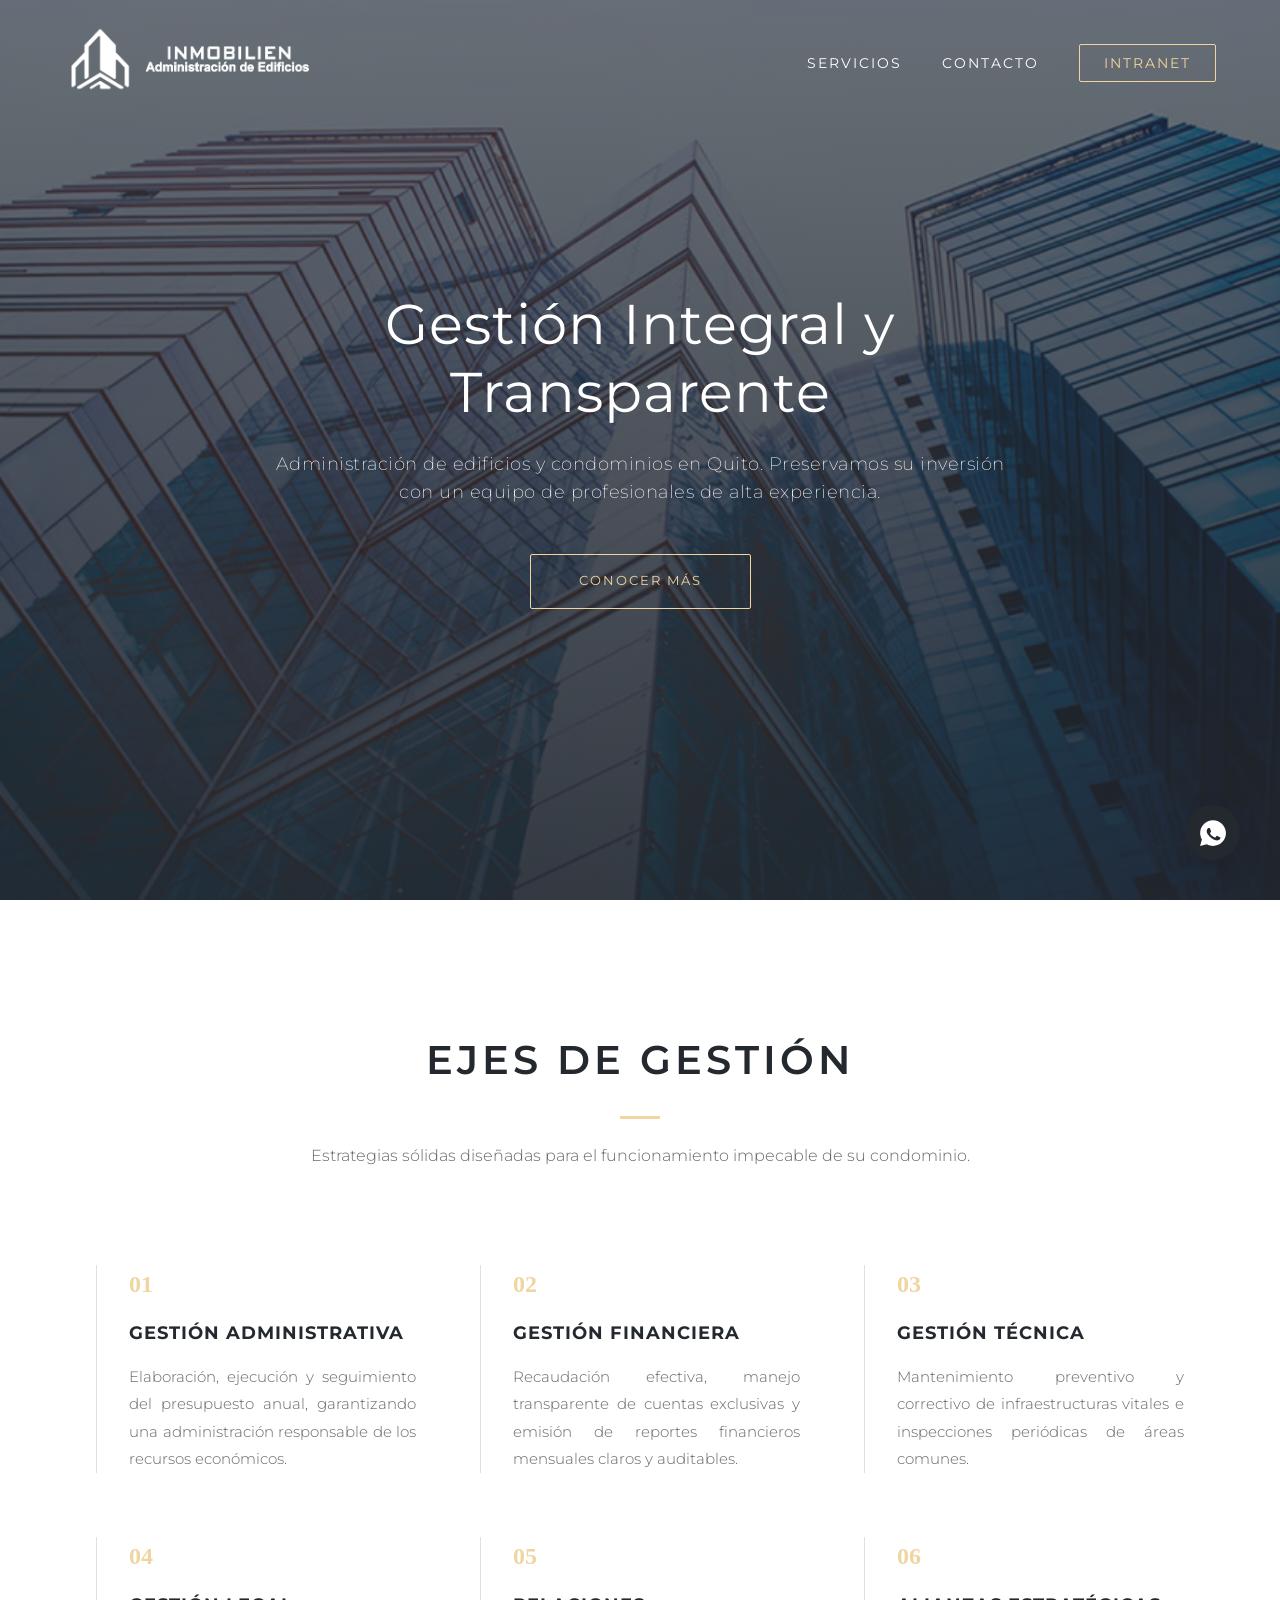
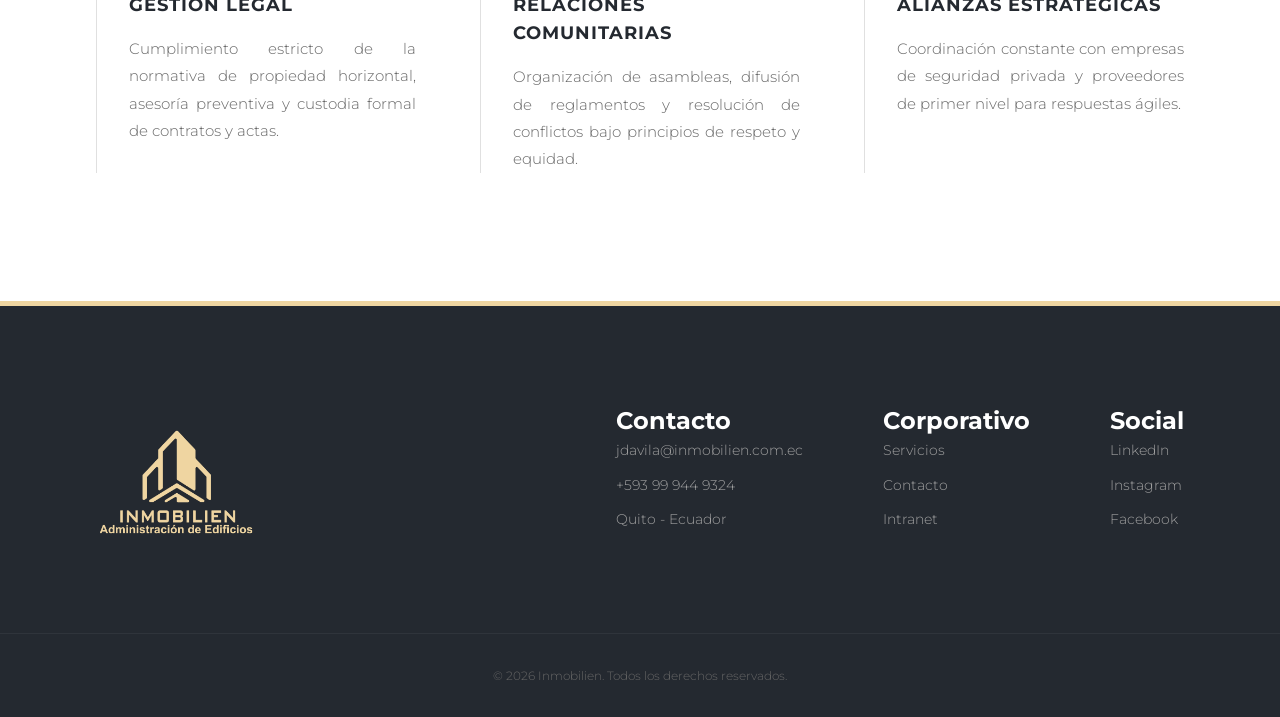
==== index.html @ 9e1461d1 "Add files via upload" ====
<!DOCTYPE html>
<html lang="es-EC">
<head>
    <meta charset="UTF-8">
    <meta name="viewport" content="width=device-width, initial-scale=1.0">

    <!-- SEO básico -->
    <title>Administración de Edificios y Condominios en Quito | Inmobilien</title>
    <meta name="description" content="Administración profesional de edificios y condominios en Quito. Gestión administrativa, financiera, técnica y legal transparente para preservar su inversión.">
    <meta name="robots" content="index, follow, max-image-preview:large">
    <link rel="canonical" href="https://inmobilien.com.ec/">
    <meta name="theme-color" content="#242930">

    <!-- Open Graph (Facebook, Instagram, WhatsApp, LinkedIn) -->
    <meta property="og:type" content="website">
    <meta property="og:site_name" content="Inmobilien">
    <meta property="og:locale" content="es_EC">
    <meta property="og:url" content="https://inmobilien.com.ec/">
    <meta property="og:title" content="Inmobilien | Administración de Edificios y Condominios en Quito">
    <meta property="og:description" content="Gestión integral y transparente de su condominio: administrativa, financiera, técnica y legal.">
    <meta property="og:image" content="https://inmobilien.com.ec/img/og-image.jpg?v=2">
    <meta property="og:image:secure_url" content="https://inmobilien.com.ec/img/og-image.jpg?v=2">
    <meta property="og:image:type" content="image/jpeg">
    <meta property="og:image:width" content="1200">
    <meta property="og:image:height" content="630">
    <meta property="og:image:alt" content="Logo de Inmobilien - Administración y Gestión Inmobiliaria">

    <!-- X / Twitter -->
    <meta name="twitter:card" content="summary_large_image">
    <meta name="twitter:title" content="Inmobilien | Administración de Edificios y Condominios en Quito">
    <meta name="twitter:description" content="Gestión integral y transparente de su condominio.">
    <meta name="twitter:image" content="https://inmobilien.com.ec/img/og-image.jpg?v=2">

    <!-- Iconos -->
    <link rel="icon" href="img/favicon.ico" sizes="any">
    <link rel="apple-touch-icon" href="img/apple-touch-icon.png">

    <!-- Datos estructurados para Google (negocio local) -->
    <script type="application/ld+json">
    {
        "@context": "https://schema.org",
        "@graph": [
            {
                "@type": "ProfessionalService",
                "@id": "https://inmobilien.com.ec/#empresa",
                "name": "Inmobilien",
                "description": "Administración y gestión profesional de edificios y condominios en Quito, Ecuador.",
                "url": "https://inmobilien.com.ec/",
                "logo": "https://inmobilien.com.ec/img/logo-completo.png",
                "image": "https://inmobilien.com.ec/img/og-image.jpg",
                "email": "jdavila@inmobilien.com.ec",
                "telephone": "+593999449324",
                "address": {
                    "@type": "PostalAddress",
                    "addressLocality": "Quito",
                    "addressRegion": "Pichincha",
                    "addressCountry": "EC"
                },
                "areaServed": { "@type": "City", "name": "Quito" },
                "sameAs": [
                    "https://www.linkedin.com/company/inmobilien",
                    "https://www.instagram.com/inmobilien.ec",
                    "https://www.facebook.com/inmobilien.ec"
                ]
            },
            {
                "@type": "WebSite",
                "@id": "https://inmobilien.com.ec/#sitio",
                "url": "https://inmobilien.com.ec/",
                "name": "Inmobilien",
                "inLanguage": "es-EC",
                "publisher": { "@id": "https://inmobilien.com.ec/#empresa" }
            }
        ]
    }
    </script>

    <!-- Marca que hay JavaScript: las animaciones solo ocultan contenido si JS funciona -->
    <script>document.documentElement.classList.add('js');</script>

    <link rel="preconnect" href="https://fonts.googleapis.com">
    <link rel="preconnect" href="https://fonts.gstatic.com" crossorigin>
    <link href="https://fonts.googleapis.com/css2?family=Montserrat:wght@200;300;400;500;600;700&display=swap" rel="stylesheet">

    <link rel="stylesheet" href="css/styles.css">
</head>
<body>

    <header id="navbar">
        <div class="nav-wrapper">
            <a href="./" class="brand-logo" aria-label="Inmobilien - Inicio">
                <img src="img/logo-horizontal.png" alt="Inmobilien" id="logo-img">
            </a>

            <nav class="nav-menu" id="nav-menu" aria-label="Menú principal">
                <ul class="nav-list">
                    <li><a href="#servicios" class="nav-link">Servicios</a></li>
                    <li><a href="contacto.html" class="nav-link">Contacto</a></li>
                    <li>
                        <a href="https://sites.google.com/view/intranet-inmobilien/home" target="_blank" rel="noopener" class="nav-link btn-intranet">
                            Intranet
                        </a>
                    </li>
                </ul>
            </nav>

            <button type="button" class="menu-toggle" id="menu-toggle" aria-label="Abrir menú" aria-expanded="false" aria-controls="nav-menu">
                <span class="line"></span>
                <span class="line"></span>
            </button>
        </div>
    </header>

    <main>
        <section class="hero" id="inicio">
            <div class="hero-content">
                <h1 class="hero-title">Gestión Integral y Transparente</h1>
                <p class="hero-subtitle">Administración de edificios y condominios en Quito. Preservamos su inversión con un equipo de profesionales de alta experiencia.</p>
                <a href="#servicios" class="btn-outline">Conocer más</a>
            </div>
        </section>

        <section class="services" id="servicios">
            <div class="container">
                <div class="section-header fade-in">
                    <h2 class="section-title">Ejes de Gestión</h2>
                    <div class="separator"></div>
                    <p class="section-desc">Estrategias sólidas diseñadas para el funcionamiento impecable de su condominio.</p>
                </div>

                <div class="services-grid">
                    <article class="service-item fade-in">
                        <span class="service-number" aria-hidden="true">01</span>
                        <h3 class="service-heading">Gestión Administrativa</h3>
                        <p class="service-text">Elaboración, ejecución y seguimiento del presupuesto anual, garantizando una administración responsable de los recursos económicos.</p>
                    </article>
                    <article class="service-item fade-in">
                        <span class="service-number" aria-hidden="true">02</span>
                        <h3 class="service-heading">Gestión Financiera</h3>
                        <p class="service-text">Recaudación efectiva, manejo transparente de cuentas exclusivas y emisión de reportes financieros mensuales claros y auditables.</p>
                    </article>
                    <article class="service-item fade-in">
                        <span class="service-number" aria-hidden="true">03</span>
                        <h3 class="service-heading">Gestión Técnica</h3>
                        <p class="service-text">Mantenimiento preventivo y correctivo de infraestructuras vitales e inspecciones periódicas de áreas comunes.</p>
                    </article>
                    <article class="service-item fade-in">
                        <span class="service-number" aria-hidden="true">04</span>
                        <h3 class="service-heading">Gestión Legal</h3>
                        <p class="service-text">Cumplimiento estricto de la normativa de propiedad horizontal, asesoría preventiva y custodia formal de contratos y actas.</p>
                    </article>
                    <article class="service-item fade-in">
                        <span class="service-number" aria-hidden="true">05</span>
                        <h3 class="service-heading">Relaciones Comunitarias</h3>
                        <p class="service-text">Organización de asambleas, difusión de reglamentos y resolución de conflictos bajo principios de respeto y equidad.</p>
                    </article>
                    <article class="service-item fade-in">
                        <span class="service-number" aria-hidden="true">06</span>
                        <h3 class="service-heading">Alianzas Estratégicas</h3>
                        <p class="service-text">Coordinación constante con empresas de seguridad privada y proveedores de primer nivel para respuestas ágiles.</p>
                    </article>
                </div>
            </div>
        </section>
    </main>

    <a href="https://api.whatsapp.com/send?phone=593999449324&text=Hola,%20estoy%20interesado%20en%20los%20servicios%20de%20Inmobilien" class="whatsapp-btn" target="_blank" rel="noopener noreferrer" aria-label="Contactar por WhatsApp">
        <svg viewBox="0 0 32 32" fill="currentColor" aria-hidden="true"><path d="M16 1.333c-8.1 0-14.667 6.567-14.667 14.667 0 2.613.687 5.127 1.987 7.373l-2.087 7.62 7.793-2.047c2.187 1.18 4.62 1.8 7.113 1.8 8.1 0 14.667-6.567 14.667-14.667S24.1 1.333 16 1.333zm8.393 21.053c-.353.987-2.02 1.907-2.827 2.04-.767.133-1.747.24-4.887-1.067-3.727-1.553-6.18-5.38-6.367-5.633-.187-.253-1.52-2.02-1.52-3.853s.953-2.727 1.293-3.087c.34-.36.733-.453.973-.453.24 0 .48.007.693.013.227.007.533-.087.833.64.313.753 1.067 2.6 1.16 2.787.093.187.153.407.033.647-.12.24-.187.387-.373.613-.187.227-.393.487-.56.68-.187.207-.387.433-.16.82.227.387 1.013 1.667 2.173 2.7 1.5 1.333 2.747 1.747 3.133 1.933.387.187.613.153.84-.113.227-.267.973-1.133 1.233-1.527.26-.393.52-.327.88-.187.36.14 2.273 1.073 2.66 1.267.387.193.647.287.74.447.093.16.093.927-.26 1.913z"/></svg>
    </a>

    <footer class="footer">
        <div class="container footer-content">
            <div class="footer-brand">
                <img src="img/logo-completo.png" alt="Inmobilien" class="footer-logo-img" loading="lazy" decoding="async">
            </div>

            <div class="footer-details">
                <div class="footer-col">
                    <h2 class="footer-heading">Contacto</h2>
                    <a href="mailto:jdavila@inmobilien.com.ec">jdavila@inmobilien.com.ec</a>
                    <a href="tel:+593999449324">+593 99 944 9324</a>
                    <p>Quito - Ecuador</p>
                </div>

                <div class="footer-col">
                    <h2 class="footer-heading">Corporativo</h2>
                    <a href="#servicios">Servicios</a>
                    <a href="contacto.html">Contacto</a>
                    <a href="https://sites.google.com/view/intranet-inmobilien/home" target="_blank" rel="noopener">Intranet</a>
                </div>

                <div class="footer-col">
                    <h2 class="footer-heading">Social</h2>
                    <a href="https://www.linkedin.com/company/inmobilien" target="_blank" rel="noopener">LinkedIn</a>
                    <a href="https://www.instagram.com/inmobilien.ec" target="_blank" rel="noopener">Instagram</a>
                    <a href="https://www.facebook.com/inmobilien.ec" target="_blank" rel="noopener">Facebook</a>
                </div>
            </div>
        </div>
        <div class="footer-legal">
            <p>&copy; 2026 Inmobilien. Todos los derechos reservados.</p>
        </div>
    </footer>

    <script src="js/script.js" defer></script>
</body>
</html>
---- css/styles.css ----
/* Variables Generales */
:root {
    --color-dark: #242930;
    --color-gold: #efd5a1;
    --color-white: #ffffff;
    --color-gray-light: #f5f5f5;
    --color-gray-text: #666666;
    --font-primary: 'Montserrat', sans-serif;
    --transition-smooth: all 0.4s cubic-bezier(0.25, 0.8, 0.25, 1);
}

* {
    margin: 0;
    padding: 0;
    box-sizing: border-box;
}

html {
    scroll-behavior: smooth;
}

body {
    font-family: var(--font-primary);
    background-color: var(--color-white);
    color: var(--color-dark);
    line-height: 1.6;
    overflow-x: hidden;
    -webkit-font-smoothing: antialiased;
}

a {
    text-decoration: none;
    color: inherit;
    transition: var(--transition-smooth);
}

.container {
    width: 85%;
    max-width: 1200px;
    margin: 0 auto;
}

/* Header */
header {
    position: fixed;
    top: 0;
    width: 100%;
    z-index: 999;
    padding: 1.5rem 0;
    transition: var(--transition-smooth);
    background: transparent;
}

header.scrolled, header.inner-header {
    background: var(--color-dark);
    padding: 1rem 0;
    box-shadow: 0 2px 20px rgba(0,0,0,0.1);
}

.nav-wrapper {
    width: 90%;
    max-width: 1400px;
    margin: 0 auto;
    display: flex;
    justify-content: space-between;
    align-items: center;
    /* Se quitó position: relative para que el menú móvil tome el 100% de la pantalla */
}

.brand-logo img {
    height: 70px; 
    width: auto;
    transition: var(--transition-smooth);
}

.nav-list {
    display: flex;
    list-style: none;
    gap: 2.5rem;
    align-items: center;
}

.nav-link {
    color: var(--color-white);
    font-size: 0.85rem;
    text-transform: uppercase;
    letter-spacing: 2px;
    font-weight: 400;
}

.nav-link:hover {
    color: var(--color-gold);
}

.btn-intranet {
    border: 1px solid var(--color-gold);
    padding: 0.6rem 1.5rem;
    border-radius: 2px;
    color: var(--color-gold);
}

.btn-intranet:hover {
    background: var(--color-gold);
    color: var(--color-dark);
}

.menu-toggle {
    display: none;
    cursor: pointer;
    flex-direction: column;
    gap: 6px;
    z-index: 1000;
}

.menu-toggle .line {
    width: 30px;
    height: 1px;
    background: var(--color-white);
    transition: var(--transition-smooth);
}

/* Hero Section */
.hero {
    position: relative;
    height: 100vh;
    min-height: 700px;
    display: flex;
    align-items: center;
    justify-content: center;
    text-align: center;
    background: linear-gradient(rgba(36, 41, 48, 0.6), rgba(36, 41, 48, 0.9)), url('../img/hero-bg.jpg');
    background-position: center;
    background-size: cover;
    background-repeat: no-repeat;
    background-attachment: fixed;
}

.hero-content {
    max-width: 800px;
    padding: 0 20px;
    color: var(--color-white);
}

.hero-title {
    font-size: 3.5rem;
    font-weight: 400;
    letter-spacing: 1px;
    line-height: 1.2;
    margin-bottom: 1.5rem;
}

.hero-subtitle {
    font-size: 1.1rem;
    font-weight: 200;
    color: var(--color-gray-light);
    margin-bottom: 3rem;
    letter-spacing: 0.5px;
}

.btn-outline {
    display: inline-block;
    border: 1px solid var(--color-gold);
    color: var(--color-gold);
    padding: 1rem 3rem;
    text-transform: uppercase;
    letter-spacing: 2px;
    font-size: 0.8rem;
    border-radius: 2px;
}

.btn-outline:hover {
    background: var(--color-gold);
    color: var(--color-dark);
}

/* Servicios */
.services {
    padding: 8rem 0;
    background: var(--color-white);
}

.section-header {
    text-align: center;
    margin-bottom: 6rem;
}

.section-title {
    font-size: 2.5rem;
    font-weight: 600; 
    text-transform: uppercase;
    letter-spacing: 4px;
    color: var(--color-dark);
}

.separator {
    width: 40px;
    height: 3px;
    background: var(--color-gold);
    margin: 1.5rem auto;
}

.separator-left {
    width: 40px;
    height: 3px;
    background: var(--color-gold);
    margin: 1.5rem 0;
}

.section-desc {
    color: var(--color-gray-text);
    font-weight: 300;
    font-size: 1rem;
}

.services-grid {
    display: grid;
    grid-template-columns: repeat(auto-fit, minmax(320px, 1fr));
    gap: 4rem;
}

.service-item {
    position: relative;
    padding-left: 2rem;
    border-left: 1px solid #e0e0e0;
    transition: var(--transition-smooth);
}

.service-item:hover {
    border-left-color: var(--color-gold);
}

.service-number {
    display: block;
    font-size: 1.5rem;
    font-weight: 700; 
    color: var(--color-gold);
    margin-bottom: 1rem;
    font-family: serif;
}

.service-heading {
    font-size: 1.1rem;
    font-weight: 700; 
    text-transform: uppercase;
    letter-spacing: 1px;
    margin-bottom: 1rem;
}

.service-text {
    font-size: 0.95rem;
    color: var(--color-gray-text);
    font-weight: 300;
    line-height: 1.8;
    text-align: justify; 
}

/* =========================================
   Página de Contacto (Formulario)
========================================= */
.contact-page-body {
    background: #fafafa;
}

.contact-section {
    padding: 12rem 0 8rem;
    min-height: 70vh;
}

.contact-grid {
    display: grid;
    grid-template-columns: 1fr 1fr;
    gap: 6rem;
}

.contact-title {
    font-size: 2.5rem;
    font-weight: 600;
    color: var(--color-dark);
    text-transform: uppercase;
    letter-spacing: 2px;
}

.contact-desc {
    color: var(--color-gray-text);
    font-weight: 300;
    margin-bottom: 3rem;
    font-size: 1.05rem;
}

.info-details {
    display: flex;
    flex-direction: column;
    gap: 1.5rem;
}

.info-item strong {
    display: block;
    color: var(--color-gold);
    text-transform: uppercase;
    letter-spacing: 1px;
    font-size: 0.8rem;
    margin-bottom: 0.3rem;
}

.info-item a, .info-item p {
    color: var(--color-dark);
    font-size: 1.1rem;
    font-weight: 400;
}

.info-item a:hover {
    color: var(--color-gold);
}

.contact-form {
    background: var(--color-white);
    padding: 3rem;
    box-shadow: 0 10px 40px rgba(0,0,0,0.05);
    border-top: 3px solid var(--color-gold);
}

.form-group {
    margin-bottom: 1.5rem;
}

.form-group label {
    display: block;
    font-size: 0.8rem;
    text-transform: uppercase;
    letter-spacing: 1px;
    color: var(--color-gray-text);
    margin-bottom: 0.5rem;
}

.form-control {
    width: 100%;
    padding: 1rem;
    border: none;
    border-bottom: 1px solid #ddd;
    background: transparent;
    font-family: var(--font-primary);
    font-size: 0.95rem;
    color: var(--color-dark);
    transition: var(--transition-smooth);
}

.form-control:focus {
    outline: none;
    border-bottom-color: var(--color-gold);
}

textarea.form-control {
    resize: vertical;
}

.btn-submit {
    width: 100%;
    background: var(--color-dark);
    color: var(--color-white);
    border: none;
    padding: 1.2rem;
    text-transform: uppercase;
    letter-spacing: 2px;
    font-size: 0.9rem;
    font-weight: 600;
    cursor: pointer;
    transition: var(--transition-smooth);
    margin-top: 1rem;
}

.btn-submit:hover {
    background: var(--color-gold);
    color: var(--color-dark);
}

/* WhatsApp */
.whatsapp-btn {
    position: fixed;
    bottom: 40px;
    right: 40px;
    width: 55px;
    height: 55px;
    background-color: var(--color-dark);
    color: var(--color-white);
    border-radius: 50%;
    display: flex;
    justify-content: center;
    align-items: center;
    z-index: 999;
    box-shadow: 0 10px 30px rgba(0,0,0,0.1);
    transition: var(--transition-smooth);
}

.whatsapp-btn svg {
    width: 28px;
    height: 28px;
}

.whatsapp-btn:hover {
    background-color: var(--color-gold);
    color: var(--color-dark);
    transform: translateY(-5px);
}

/* Footer */
.footer {
    background-color: var(--color-dark);
    color: var(--color-white);
    padding: 6rem 0 2rem;
    border-top: 5px solid var(--color-gold);
}

.footer-content {
    display: flex;
    flex-wrap: wrap;
    justify-content: space-between;
    gap: 4rem;
    margin-bottom: 4rem;
}

.footer-brand .footer-logo-img {
    max-width: 160px;
}

.footer-details {
    display: flex;
    gap: 5rem;
    flex-wrap: wrap;
}

.footer-col h4 {
    color: var(--color-gold);
    text-transform: uppercase;
    letter-spacing: 2px;
    font-size: 0.8rem;
    font-weight: 500;
    margin-bottom: 1.5rem;
}

.footer-col a, .footer-col p {
    display: block;
    color: #a0a0a0;
    font-size: 0.85rem;
    font-weight: 300;
    margin-bottom: 0.8rem;
}

.footer-col a:hover {
    color: var(--color-white);
}

.footer-legal {
    text-align: center;
    border-top: 1px solid rgba(255,255,255,0.05);
    padding-top: 2rem;
    font-size: 0.75rem;
    color: #666;
    font-weight: 300;
}

/* Fade In */
.fade-in {
    opacity: 0;
    transform: translateY(30px);
    transition: opacity 0.8s ease, transform 0.8s ease;
}

.fade-in.visible {
    opacity: 1;
    transform: translateY(0);
}

/* Responsive */
@media (max-width: 992px) {
    .hero-title { font-size: 2.5rem; }
    .services { padding: 5rem 0; }
    .footer-details { gap: 2rem; }
    .contact-grid { grid-template-columns: 1fr; gap: 3rem; }
    .contact-form { padding: 2rem; }
}

@media (max-width: 768px) {
    /* CORRECCIÓN HERO: Desactiva el parallax en celular para que la foto se vea bien */
    .hero {
        background-attachment: scroll; 
        background-position: center center;
    }

    .menu-toggle { display: flex; }
    
    /* CORRECCIÓN MENÚ: Ahora ocupa el 100% perfecto */
    .nav-menu {
        position: absolute;
        top: 100%;
        left: 0;
        width: 100%;
        background: var(--color-dark);
        display: flex;
        flex-direction: column;
        padding: 0;
        max-height: 0;
        overflow: hidden;
        transition: max-height 0.4s ease, padding 0.4s ease;
        box-shadow: 0 10px 20px rgba(0,0,0,0.2);
    }
    
    .nav-menu.active {
        max-height: 400px;
        padding: 2rem 0;
    }
    
    .nav-list {
        flex-direction: column;
        text-align: center;
        gap: 2rem;
    }

    .btn-intranet {
        border: none;
        padding: 0;
    }
    
    .hero-title { font-size: 2rem; }
    .services-grid { gap: 3rem; }
    .footer-content { flex-direction: column; }
    
    .footer-brand {
        width: 100%;
        display: flex;
        justify-content: center;
    }

    .footer-details {
        text-align: center;
        justify-content: center;
    }
    
    .whatsapp-btn { bottom: 20px; right: 20px; }
}
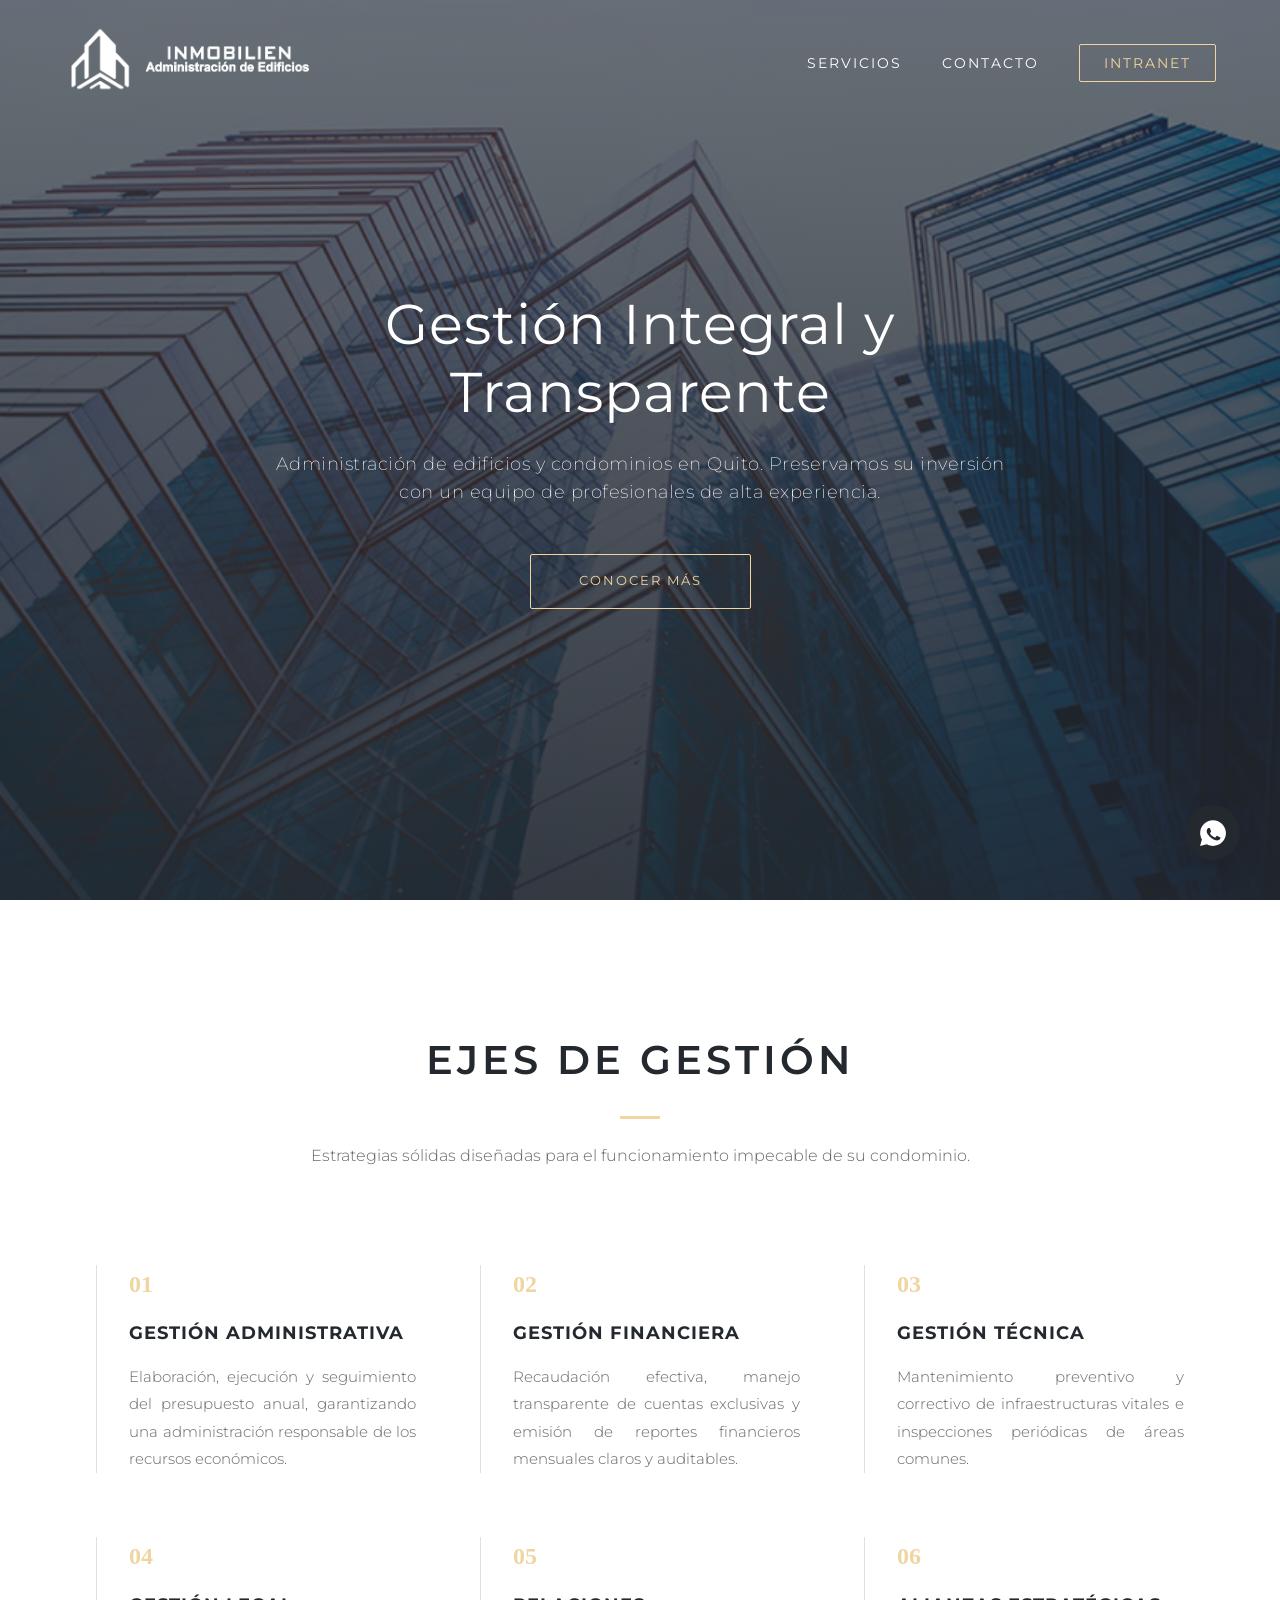
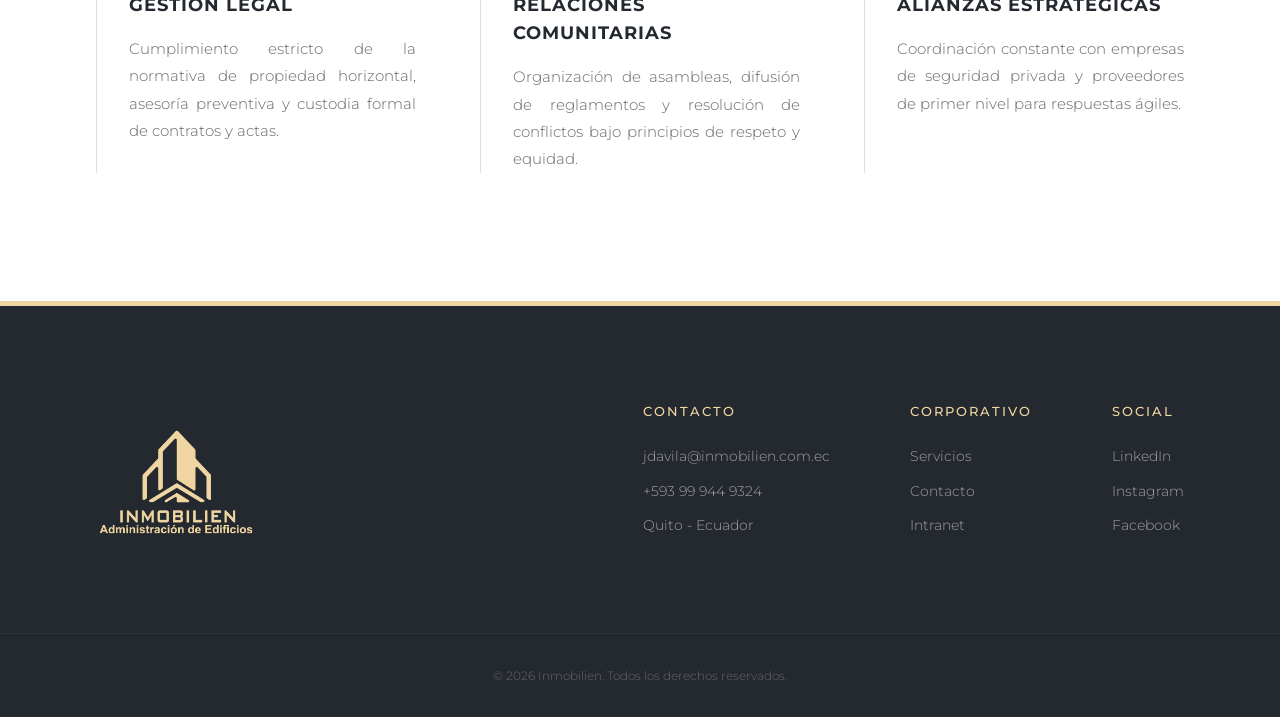
==== commit d47ae469: "Add files via upload" ====
--- a/index.html
+++ b/index.html
@@ -18,8 +18,8 @@
     <meta property="og:url" content="https://inmobilien.com.ec/">
     <meta property="og:title" content="Inmobilien | Administración de Edificios y Condominios en Quito">
     <meta property="og:description" content="Gestión integral y transparente de su condominio: administrativa, financiera, técnica y legal.">
-    <meta property="og:image" content="https://inmobilien.com.ec/img/og-image.jpg?v=2">
-    <meta property="og:image:secure_url" content="https://inmobilien.com.ec/img/og-image.jpg?v=2">
+    <meta property="og:image" content="https://inmobilien.com.ec/img/og-image.jpg?v=3">
+    <meta property="og:image:secure_url" content="https://inmobilien.com.ec/img/og-image.jpg?v=3">
     <meta property="og:image:type" content="image/jpeg">
     <meta property="og:image:width" content="1200">
     <meta property="og:image:height" content="630">
@@ -29,7 +29,7 @@
     <meta name="twitter:card" content="summary_large_image">
     <meta name="twitter:title" content="Inmobilien | Administración de Edificios y Condominios en Quito">
     <meta name="twitter:description" content="Gestión integral y transparente de su condominio.">
-    <meta name="twitter:image" content="https://inmobilien.com.ec/img/og-image.jpg?v=2">
+    <meta name="twitter:image" content="https://inmobilien.com.ec/img/og-image.jpg?v=3">
 
     <!-- Iconos -->
     <link rel="icon" href="img/favicon.ico" sizes="any">
--- a/css/styles.css
+++ b/css/styles.css
@@ -1,539 +1,570 @@
-/* Variables Generales */
-:root {
-    --color-dark: #242930;
-    --color-gold: #efd5a1;
-    --color-white: #ffffff;
-    --color-gray-light: #f5f5f5;
-    --color-gray-text: #666666;
-    --font-primary: 'Montserrat', sans-serif;
-    --transition-smooth: all 0.4s cubic-bezier(0.25, 0.8, 0.25, 1);
-}
-
-* {
-    margin: 0;
-    padding: 0;
-    box-sizing: border-box;
-}
-
-html {
-    scroll-behavior: smooth;
-}
-
-body {
-    font-family: var(--font-primary);
-    background-color: var(--color-white);
-    color: var(--color-dark);
-    line-height: 1.6;
-    overflow-x: hidden;
-    -webkit-font-smoothing: antialiased;
-}
-
-a {
-    text-decoration: none;
-    color: inherit;
-    transition: var(--transition-smooth);
-}
-
-.container {
-    width: 85%;
-    max-width: 1200px;
-    margin: 0 auto;
-}
-
-/* Header */
-header {
-    position: fixed;
-    top: 0;
-    width: 100%;
-    z-index: 999;
-    padding: 1.5rem 0;
-    transition: var(--transition-smooth);
-    background: transparent;
-}
-
-header.scrolled, header.inner-header {
-    background: var(--color-dark);
-    padding: 1rem 0;
-    box-shadow: 0 2px 20px rgba(0,0,0,0.1);
-}
-
-.nav-wrapper {
-    width: 90%;
-    max-width: 1400px;
-    margin: 0 auto;
-    display: flex;
-    justify-content: space-between;
-    align-items: center;
-    /* Se quitó position: relative para que el menú móvil tome el 100% de la pantalla */
-}
-
-.brand-logo img {
-    height: 70px; 
-    width: auto;
-    transition: var(--transition-smooth);
-}
-
-.nav-list {
-    display: flex;
-    list-style: none;
-    gap: 2.5rem;
-    align-items: center;
-}
-
-.nav-link {
-    color: var(--color-white);
-    font-size: 0.85rem;
-    text-transform: uppercase;
-    letter-spacing: 2px;
-    font-weight: 400;
-}
-
-.nav-link:hover {
-    color: var(--color-gold);
-}
-
-.btn-intranet {
-    border: 1px solid var(--color-gold);
-    padding: 0.6rem 1.5rem;
-    border-radius: 2px;
-    color: var(--color-gold);
-}
-
-.btn-intranet:hover {
-    background: var(--color-gold);
-    color: var(--color-dark);
-}
-
-.menu-toggle {
-    display: none;
-    cursor: pointer;
-    flex-direction: column;
-    gap: 6px;
-    z-index: 1000;
-}
-
-.menu-toggle .line {
-    width: 30px;
-    height: 1px;
-    background: var(--color-white);
-    transition: var(--transition-smooth);
-}
-
-/* Hero Section */
-.hero {
-    position: relative;
-    height: 100vh;
-    min-height: 700px;
-    display: flex;
-    align-items: center;
-    justify-content: center;
-    text-align: center;
-    background: linear-gradient(rgba(36, 41, 48, 0.6), rgba(36, 41, 48, 0.9)), url('../img/hero-bg.jpg');
-    background-position: center;
-    background-size: cover;
-    background-repeat: no-repeat;
-    background-attachment: fixed;
-}
-
-.hero-content {
-    max-width: 800px;
-    padding: 0 20px;
-    color: var(--color-white);
-}
-
-.hero-title {
-    font-size: 3.5rem;
-    font-weight: 400;
-    letter-spacing: 1px;
-    line-height: 1.2;
-    margin-bottom: 1.5rem;
-}
-
-.hero-subtitle {
-    font-size: 1.1rem;
-    font-weight: 200;
-    color: var(--color-gray-light);
-    margin-bottom: 3rem;
-    letter-spacing: 0.5px;
-}
-
-.btn-outline {
-    display: inline-block;
-    border: 1px solid var(--color-gold);
-    color: var(--color-gold);
-    padding: 1rem 3rem;
-    text-transform: uppercase;
-    letter-spacing: 2px;
-    font-size: 0.8rem;
-    border-radius: 2px;
-}
-
-.btn-outline:hover {
-    background: var(--color-gold);
-    color: var(--color-dark);
-}
-
-/* Servicios */
-.services {
-    padding: 8rem 0;
-    background: var(--color-white);
-}
-
-.section-header {
-    text-align: center;
-    margin-bottom: 6rem;
-}
-
-.section-title {
-    font-size: 2.5rem;
-    font-weight: 600; 
-    text-transform: uppercase;
-    letter-spacing: 4px;
-    color: var(--color-dark);
-}
-
-.separator {
-    width: 40px;
-    height: 3px;
-    background: var(--color-gold);
-    margin: 1.5rem auto;
-}
-
-.separator-left {
-    width: 40px;
-    height: 3px;
-    background: var(--color-gold);
-    margin: 1.5rem 0;
-}
-
-.section-desc {
-    color: var(--color-gray-text);
-    font-weight: 300;
-    font-size: 1rem;
-}
-
-.services-grid {
-    display: grid;
-    grid-template-columns: repeat(auto-fit, minmax(320px, 1fr));
-    gap: 4rem;
-}
-
-.service-item {
-    position: relative;
-    padding-left: 2rem;
-    border-left: 1px solid #e0e0e0;
-    transition: var(--transition-smooth);
-}
-
-.service-item:hover {
-    border-left-color: var(--color-gold);
-}
-
-.service-number {
-    display: block;
-    font-size: 1.5rem;
-    font-weight: 700; 
-    color: var(--color-gold);
-    margin-bottom: 1rem;
-    font-family: serif;
-}
-
-.service-heading {
-    font-size: 1.1rem;
-    font-weight: 700; 
-    text-transform: uppercase;
-    letter-spacing: 1px;
-    margin-bottom: 1rem;
-}
-
-.service-text {
-    font-size: 0.95rem;
-    color: var(--color-gray-text);
-    font-weight: 300;
-    line-height: 1.8;
-    text-align: justify; 
-}
-
-/* =========================================
-   Página de Contacto (Formulario)
-========================================= */
-.contact-page-body {
-    background: #fafafa;
-}
-
-.contact-section {
-    padding: 12rem 0 8rem;
-    min-height: 70vh;
-}
-
-.contact-grid {
-    display: grid;
-    grid-template-columns: 1fr 1fr;
-    gap: 6rem;
-}
-
-.contact-title {
-    font-size: 2.5rem;
-    font-weight: 600;
-    color: var(--color-dark);
-    text-transform: uppercase;
-    letter-spacing: 2px;
-}
-
-.contact-desc {
-    color: var(--color-gray-text);
-    font-weight: 300;
-    margin-bottom: 3rem;
-    font-size: 1.05rem;
-}
-
-.info-details {
-    display: flex;
-    flex-direction: column;
-    gap: 1.5rem;
-}
-
-.info-item strong {
-    display: block;
-    color: var(--color-gold);
-    text-transform: uppercase;
-    letter-spacing: 1px;
-    font-size: 0.8rem;
-    margin-bottom: 0.3rem;
-}
-
-.info-item a, .info-item p {
-    color: var(--color-dark);
-    font-size: 1.1rem;
-    font-weight: 400;
-}
-
-.info-item a:hover {
-    color: var(--color-gold);
-}
-
-.contact-form {
-    background: var(--color-white);
-    padding: 3rem;
-    box-shadow: 0 10px 40px rgba(0,0,0,0.05);
-    border-top: 3px solid var(--color-gold);
-}
-
-.form-group {
-    margin-bottom: 1.5rem;
-}
-
-.form-group label {
-    display: block;
-    font-size: 0.8rem;
-    text-transform: uppercase;
-    letter-spacing: 1px;
-    color: var(--color-gray-text);
-    margin-bottom: 0.5rem;
-}
-
-.form-control {
-    width: 100%;
-    padding: 1rem;
-    border: none;
-    border-bottom: 1px solid #ddd;
-    background: transparent;
-    font-family: var(--font-primary);
-    font-size: 0.95rem;
-    color: var(--color-dark);
-    transition: var(--transition-smooth);
-}
-
-.form-control:focus {
-    outline: none;
-    border-bottom-color: var(--color-gold);
-}
-
-textarea.form-control {
-    resize: vertical;
-}
-
-.btn-submit {
-    width: 100%;
-    background: var(--color-dark);
-    color: var(--color-white);
-    border: none;
-    padding: 1.2rem;
-    text-transform: uppercase;
-    letter-spacing: 2px;
-    font-size: 0.9rem;
-    font-weight: 600;
-    cursor: pointer;
-    transition: var(--transition-smooth);
-    margin-top: 1rem;
-}
-
-.btn-submit:hover {
-    background: var(--color-gold);
-    color: var(--color-dark);
-}
-
-/* WhatsApp */
-.whatsapp-btn {
-    position: fixed;
-    bottom: 40px;
-    right: 40px;
-    width: 55px;
-    height: 55px;
-    background-color: var(--color-dark);
-    color: var(--color-white);
-    border-radius: 50%;
-    display: flex;
-    justify-content: center;
-    align-items: center;
-    z-index: 999;
-    box-shadow: 0 10px 30px rgba(0,0,0,0.1);
-    transition: var(--transition-smooth);
-}
-
-.whatsapp-btn svg {
-    width: 28px;
-    height: 28px;
-}
-
-.whatsapp-btn:hover {
-    background-color: var(--color-gold);
-    color: var(--color-dark);
-    transform: translateY(-5px);
-}
-
-/* Footer */
-.footer {
-    background-color: var(--color-dark);
-    color: var(--color-white);
-    padding: 6rem 0 2rem;
-    border-top: 5px solid var(--color-gold);
-}
-
-.footer-content {
-    display: flex;
-    flex-wrap: wrap;
-    justify-content: space-between;
-    gap: 4rem;
-    margin-bottom: 4rem;
-}
-
-.footer-brand .footer-logo-img {
-    max-width: 160px;
-}
-
-.footer-details {
-    display: flex;
-    gap: 5rem;
-    flex-wrap: wrap;
-}
-
-.footer-col h4 {
-    color: var(--color-gold);
-    text-transform: uppercase;
-    letter-spacing: 2px;
-    font-size: 0.8rem;
-    font-weight: 500;
-    margin-bottom: 1.5rem;
-}
-
-.footer-col a, .footer-col p {
-    display: block;
-    color: #a0a0a0;
-    font-size: 0.85rem;
-    font-weight: 300;
-    margin-bottom: 0.8rem;
-}
-
-.footer-col a:hover {
-    color: var(--color-white);
-}
-
-.footer-legal {
-    text-align: center;
-    border-top: 1px solid rgba(255,255,255,0.05);
-    padding-top: 2rem;
-    font-size: 0.75rem;
-    color: #666;
-    font-weight: 300;
-}
-
-/* Fade In */
-.fade-in {
-    opacity: 0;
-    transform: translateY(30px);
-    transition: opacity 0.8s ease, transform 0.8s ease;
-}
-
-.fade-in.visible {
-    opacity: 1;
-    transform: translateY(0);
-}
-
-/* Responsive */
-@media (max-width: 992px) {
-    .hero-title { font-size: 2.5rem; }
-    .services { padding: 5rem 0; }
-    .footer-details { gap: 2rem; }
-    .contact-grid { grid-template-columns: 1fr; gap: 3rem; }
-    .contact-form { padding: 2rem; }
-}
-
-@media (max-width: 768px) {
-    /* CORRECCIÓN HERO: Desactiva el parallax en celular para que la foto se vea bien */
-    .hero {
-        background-attachment: scroll; 
-        background-position: center center;
-    }
-
-    .menu-toggle { display: flex; }
-    
-    /* CORRECCIÓN MENÚ: Ahora ocupa el 100% perfecto */
-    .nav-menu {
-        position: absolute;
-        top: 100%;
-        left: 0;
-        width: 100%;
-        background: var(--color-dark);
-        display: flex;
-        flex-direction: column;
-        padding: 0;
-        max-height: 0;
-        overflow: hidden;
-        transition: max-height 0.4s ease, padding 0.4s ease;
-        box-shadow: 0 10px 20px rgba(0,0,0,0.2);
-    }
-    
-    .nav-menu.active {
-        max-height: 400px;
-        padding: 2rem 0;
-    }
-    
-    .nav-list {
-        flex-direction: column;
-        text-align: center;
-        gap: 2rem;
-    }
-
-    .btn-intranet {
-        border: none;
-        padding: 0;
-    }
-    
-    .hero-title { font-size: 2rem; }
-    .services-grid { gap: 3rem; }
-    .footer-content { flex-direction: column; }
-    
-    .footer-brand {
-        width: 100%;
-        display: flex;
-        justify-content: center;
-    }
-
-    .footer-details {
-        text-align: center;
-        justify-content: center;
-    }
-    
-    .whatsapp-btn { bottom: 20px; right: 20px; }
+/* Variables Generales */
+:root {
+    --color-dark: #242930;
+    --color-gold: #efd5a1;
+    --color-white: #ffffff;
+    --color-gray-light: #f5f5f5;
+    --color-gray-text: #666666;
+    --font-primary: 'Montserrat', sans-serif;
+    --transition-smooth: all 0.4s cubic-bezier(0.25, 0.8, 0.25, 1);
+}
+
+* {
+    margin: 0;
+    padding: 0;
+    box-sizing: border-box;
+}
+
+html {
+    scroll-behavior: smooth;
+    scroll-padding-top: 100px; /* evita que el header fijo tape el título al saltar a #servicios */
+}
+
+body {
+    font-family: var(--font-primary);
+    background-color: var(--color-white);
+    color: var(--color-dark);
+    line-height: 1.6;
+    overflow-x: hidden;
+    -webkit-font-smoothing: antialiased;
+}
+
+a {
+    text-decoration: none;
+    color: inherit;
+    transition: var(--transition-smooth);
+}
+
+a:focus-visible,
+button:focus-visible,
+.form-control:focus-visible {
+    outline: 2px solid var(--color-gold);
+    outline-offset: 3px;
+}
+
+.container {
+    width: 85%;
+    max-width: 1200px;
+    margin: 0 auto;
+}
+
+/* Header */
+header {
+    position: fixed;
+    top: 0;
+    width: 100%;
+    z-index: 999;
+    padding: 1.5rem 0;
+    transition: var(--transition-smooth);
+    background: transparent;
+}
+
+header.scrolled, header.inner-header {
+    background: var(--color-dark);
+    padding: 1rem 0;
+    box-shadow: 0 2px 20px rgba(0,0,0,0.1);
+}
+
+.nav-wrapper {
+    width: 90%;
+    max-width: 1400px;
+    margin: 0 auto;
+    display: flex;
+    justify-content: space-between;
+    align-items: center;
+    /* Se quitó position: relative para que el menú móvil tome el 100% de la pantalla */
+}
+
+.brand-logo img {
+    height: 70px; 
+    width: auto;
+    transition: var(--transition-smooth);
+}
+
+.nav-list {
+    display: flex;
+    list-style: none;
+    gap: 2.5rem;
+    align-items: center;
+}
+
+.nav-link {
+    color: var(--color-white);
+    font-size: 0.85rem;
+    text-transform: uppercase;
+    letter-spacing: 2px;
+    font-weight: 400;
+}
+
+.nav-link:hover {
+    color: var(--color-gold);
+}
+
+.btn-intranet {
+    border: 1px solid var(--color-gold);
+    padding: 0.6rem 1.5rem;
+    border-radius: 2px;
+    color: var(--color-gold);
+}
+
+.btn-intranet:hover {
+    background: var(--color-gold);
+    color: var(--color-dark);
+}
+
+.menu-toggle {
+    display: none;
+    cursor: pointer;
+    flex-direction: column;
+    gap: 6px;
+    z-index: 1000;
+    background: none;
+    border: 0;
+    padding: 10px 0;
+}
+
+.menu-toggle .line {
+    width: 30px;
+    height: 1px;
+    background: var(--color-white);
+    transition: var(--transition-smooth);
+}
+
+/* Hero Section */
+.hero {
+    position: relative;
+    height: 100vh;
+    height: 100svh; /* altura real en móviles (sin la barra del navegador) */
+    min-height: 600px;
+    display: flex;
+    align-items: center;
+    justify-content: center;
+    text-align: center;
+    background: linear-gradient(rgba(36, 41, 48, 0.6), rgba(36, 41, 48, 0.9)), url('../img/hero-bg.jpg');
+    background-position: center;
+    background-size: cover;
+    background-repeat: no-repeat;
+    background-attachment: fixed;
+}
+
+.hero-content {
+    max-width: 800px;
+    padding: 0 20px;
+    color: var(--color-white);
+}
+
+.hero-title {
+    font-size: 3.5rem;
+    font-weight: 400;
+    letter-spacing: 1px;
+    line-height: 1.2;
+    margin-bottom: 1.5rem;
+}
+
+.hero-subtitle {
+    font-size: 1.1rem;
+    font-weight: 200;
+    color: var(--color-gray-light);
+    margin-bottom: 3rem;
+    letter-spacing: 0.5px;
+}
+
+.btn-outline {
+    display: inline-block;
+    border: 1px solid var(--color-gold);
+    color: var(--color-gold);
+    padding: 1rem 3rem;
+    text-transform: uppercase;
+    letter-spacing: 2px;
+    font-size: 0.8rem;
+    border-radius: 2px;
+}
+
+.btn-outline:hover {
+    background: var(--color-gold);
+    color: var(--color-dark);
+}
+
+/* Servicios */
+.services {
+    padding: 8rem 0;
+    background: var(--color-white);
+}
+
+.section-header {
+    text-align: center;
+    margin-bottom: 6rem;
+}
+
+.section-title {
+    font-size: 2.5rem;
+    font-weight: 600; 
+    text-transform: uppercase;
+    letter-spacing: 4px;
+    color: var(--color-dark);
+}
+
+.separator {
+    width: 40px;
+    height: 3px;
+    background: var(--color-gold);
+    margin: 1.5rem auto;
+}
+
+.separator-left {
+    width: 40px;
+    height: 3px;
+    background: var(--color-gold);
+    margin: 1.5rem 0;
+}
+
+.section-desc {
+    color: var(--color-gray-text);
+    font-weight: 300;
+    font-size: 1rem;
+}
+
+.services-grid {
+    display: grid;
+    grid-template-columns: repeat(auto-fit, minmax(320px, 1fr));
+    gap: 4rem;
+}
+
+.service-item {
+    position: relative;
+    padding-left: 2rem;
+    border-left: 1px solid #e0e0e0;
+    transition: var(--transition-smooth);
+}
+
+.service-item:hover {
+    border-left-color: var(--color-gold);
+}
+
+.service-number {
+    display: block;
+    font-size: 1.5rem;
+    font-weight: 700; 
+    color: var(--color-gold);
+    margin-bottom: 1rem;
+    font-family: serif;
+}
+
+.service-heading {
+    font-size: 1.1rem;
+    font-weight: 700; 
+    text-transform: uppercase;
+    letter-spacing: 1px;
+    margin-bottom: 1rem;
+}
+
+.service-text {
+    font-size: 0.95rem;
+    color: var(--color-gray-text);
+    font-weight: 300;
+    line-height: 1.8;
+    text-align: justify; 
+}
+
+/* =========================================
+   Página de Contacto (Formulario)
+========================================= */
+.contact-page-body {
+    background: #fafafa;
+}
+
+.contact-section {
+    padding: 12rem 0 8rem;
+    min-height: 70vh;
+}
+
+.contact-grid {
+    display: grid;
+    grid-template-columns: 1fr 1fr;
+    gap: 6rem;
+}
+
+.contact-title {
+    font-size: 2.5rem;
+    font-weight: 600;
+    color: var(--color-dark);
+    text-transform: uppercase;
+    letter-spacing: 2px;
+}
+
+.contact-desc {
+    color: var(--color-gray-text);
+    font-weight: 300;
+    margin-bottom: 3rem;
+    font-size: 1.05rem;
+}
+
+.info-details {
+    display: flex;
+    flex-direction: column;
+    gap: 1.5rem;
+}
+
+.info-item strong {
+    display: block;
+    color: var(--color-gold);
+    text-transform: uppercase;
+    letter-spacing: 1px;
+    font-size: 0.8rem;
+    margin-bottom: 0.3rem;
+}
+
+.info-item a, .info-item p {
+    color: var(--color-dark);
+    font-size: 1.1rem;
+    font-weight: 400;
+}
+
+.info-item a:hover {
+    color: var(--color-gold);
+}
+
+.contact-form {
+    background: var(--color-white);
+    padding: 3rem;
+    box-shadow: 0 10px 40px rgba(0,0,0,0.05);
+    border-top: 3px solid var(--color-gold);
+}
+
+.form-group {
+    margin-bottom: 1.5rem;
+}
+
+.form-group label {
+    display: block;
+    font-size: 0.8rem;
+    text-transform: uppercase;
+    letter-spacing: 1px;
+    color: var(--color-gray-text);
+    margin-bottom: 0.5rem;
+}
+
+.form-control {
+    width: 100%;
+    padding: 1rem;
+    border: none;
+    border-bottom: 1px solid #ddd;
+    background: transparent;
+    font-family: var(--font-primary);
+    font-size: 0.95rem;
+    color: var(--color-dark);
+    transition: var(--transition-smooth);
+}
+
+.form-control:focus {
+    outline: none;
+    border-bottom-color: var(--color-gold);
+}
+
+textarea.form-control {
+    resize: vertical;
+}
+
+.btn-submit {
+    width: 100%;
+    background: var(--color-dark);
+    color: var(--color-white);
+    border: none;
+    padding: 1.2rem;
+    text-transform: uppercase;
+    letter-spacing: 2px;
+    font-size: 0.9rem;
+    font-weight: 600;
+    cursor: pointer;
+    transition: var(--transition-smooth);
+    margin-top: 1rem;
+}
+
+.btn-submit:hover {
+    background: var(--color-gold);
+    color: var(--color-dark);
+}
+
+/* WhatsApp */
+.whatsapp-btn {
+    position: fixed;
+    bottom: 40px;
+    right: 40px;
+    width: 55px;
+    height: 55px;
+    background-color: var(--color-dark);
+    color: var(--color-white);
+    border-radius: 50%;
+    display: flex;
+    justify-content: center;
+    align-items: center;
+    z-index: 999;
+    box-shadow: 0 10px 30px rgba(0,0,0,0.1);
+    transition: var(--transition-smooth);
+}
+
+.whatsapp-btn svg {
+    width: 28px;
+    height: 28px;
+}
+
+.whatsapp-btn:hover {
+    background-color: var(--color-gold);
+    color: var(--color-dark);
+    transform: translateY(-5px);
+}
+
+/* Footer */
+.footer {
+    background-color: var(--color-dark);
+    color: var(--color-white);
+    padding: 6rem 0 2rem;
+    border-top: 5px solid var(--color-gold);
+}
+
+.footer-content {
+    display: flex;
+    flex-wrap: wrap;
+    justify-content: space-between;
+    gap: 4rem;
+    margin-bottom: 4rem;
+}
+
+.footer-brand .footer-logo-img {
+    max-width: 160px;
+}
+
+.footer-details {
+    display: flex;
+    gap: 5rem;
+    flex-wrap: wrap;
+}
+
+.footer-col h4,
+.footer-heading {
+    color: var(--color-gold);
+    text-transform: uppercase;
+    letter-spacing: 2px;
+    font-size: 0.8rem;
+    font-weight: 500;
+    margin-bottom: 1.5rem;
+}
+
+.footer-col a, .footer-col p {
+    display: block;
+    color: #a0a0a0;
+    font-size: 0.85rem;
+    font-weight: 300;
+    margin-bottom: 0.8rem;
+}
+
+.footer-col a:hover {
+    color: var(--color-white);
+}
+
+.footer-legal {
+    text-align: center;
+    border-top: 1px solid rgba(255,255,255,0.05);
+    padding-top: 2rem;
+    font-size: 0.75rem;
+    color: #666;
+    font-weight: 300;
+}
+
+/* Anti-spam del formulario (invisible para personas) */
+.honeypot {
+    position: absolute;
+    left: -9999px;
+    width: 1px;
+    height: 1px;
+    opacity: 0;
+}
+
+/* Fade In: solo oculta el contenido si JavaScript está activo */
+.js .fade-in {
+    opacity: 0;
+    transform: translateY(30px);
+    transition: opacity 0.8s ease, transform 0.8s ease;
+}
+
+.js .fade-in.visible {
+    opacity: 1;
+    transform: translateY(0);
+}
+
+@media (prefers-reduced-motion: reduce) {
+    html { scroll-behavior: auto; }
+    .js .fade-in { opacity: 1; transform: none; transition: none; }
+}
+
+/* El fondo "fixed" no funciona bien en tablets/celulares táctiles (iPad incluido) */
+@media (hover: none) {
+    .hero { background-attachment: scroll; }
+}
+
+/* Responsive */
+@media (max-width: 992px) {
+    .hero-title { font-size: 2.5rem; }
+    .services { padding: 5rem 0; }
+    .footer-details { gap: 2rem; }
+    .contact-grid { grid-template-columns: 1fr; gap: 3rem; }
+    .contact-form { padding: 2rem; }
+}
+
+@media (max-width: 768px) {
+    .hero {
+        background-attachment: scroll;
+        background-position: center center;
+    }
+
+    .menu-toggle { display: flex; }
+    
+    /* CORRECCIÓN MENÚ: Ahora ocupa el 100% perfecto */
+    .nav-menu {
+        position: absolute;
+        top: 100%;
+        left: 0;
+        width: 100%;
+        background: var(--color-dark);
+        display: flex;
+        flex-direction: column;
+        padding: 0;
+        max-height: 0;
+        overflow: hidden;
+        transition: max-height 0.4s ease, padding 0.4s ease;
+        box-shadow: 0 10px 20px rgba(0,0,0,0.2);
+    }
+    
+    .nav-menu.active {
+        max-height: 400px;
+        padding: 2rem 0;
+    }
+    
+    .nav-list {
+        flex-direction: column;
+        text-align: center;
+        gap: 2rem;
+    }
+
+    .btn-intranet {
+        border: none;
+        padding: 0;
+    }
+    
+    .hero-title { font-size: 2rem; }
+    .services-grid { gap: 3rem; }
+    .footer-content { flex-direction: column; }
+    
+    .footer-brand {
+        width: 100%;
+        display: flex;
+        justify-content: center;
+    }
+
+    .footer-details {
+        text-align: center;
+        justify-content: center;
+    }
+    
+    .whatsapp-btn { bottom: 20px; right: 20px; }
 }
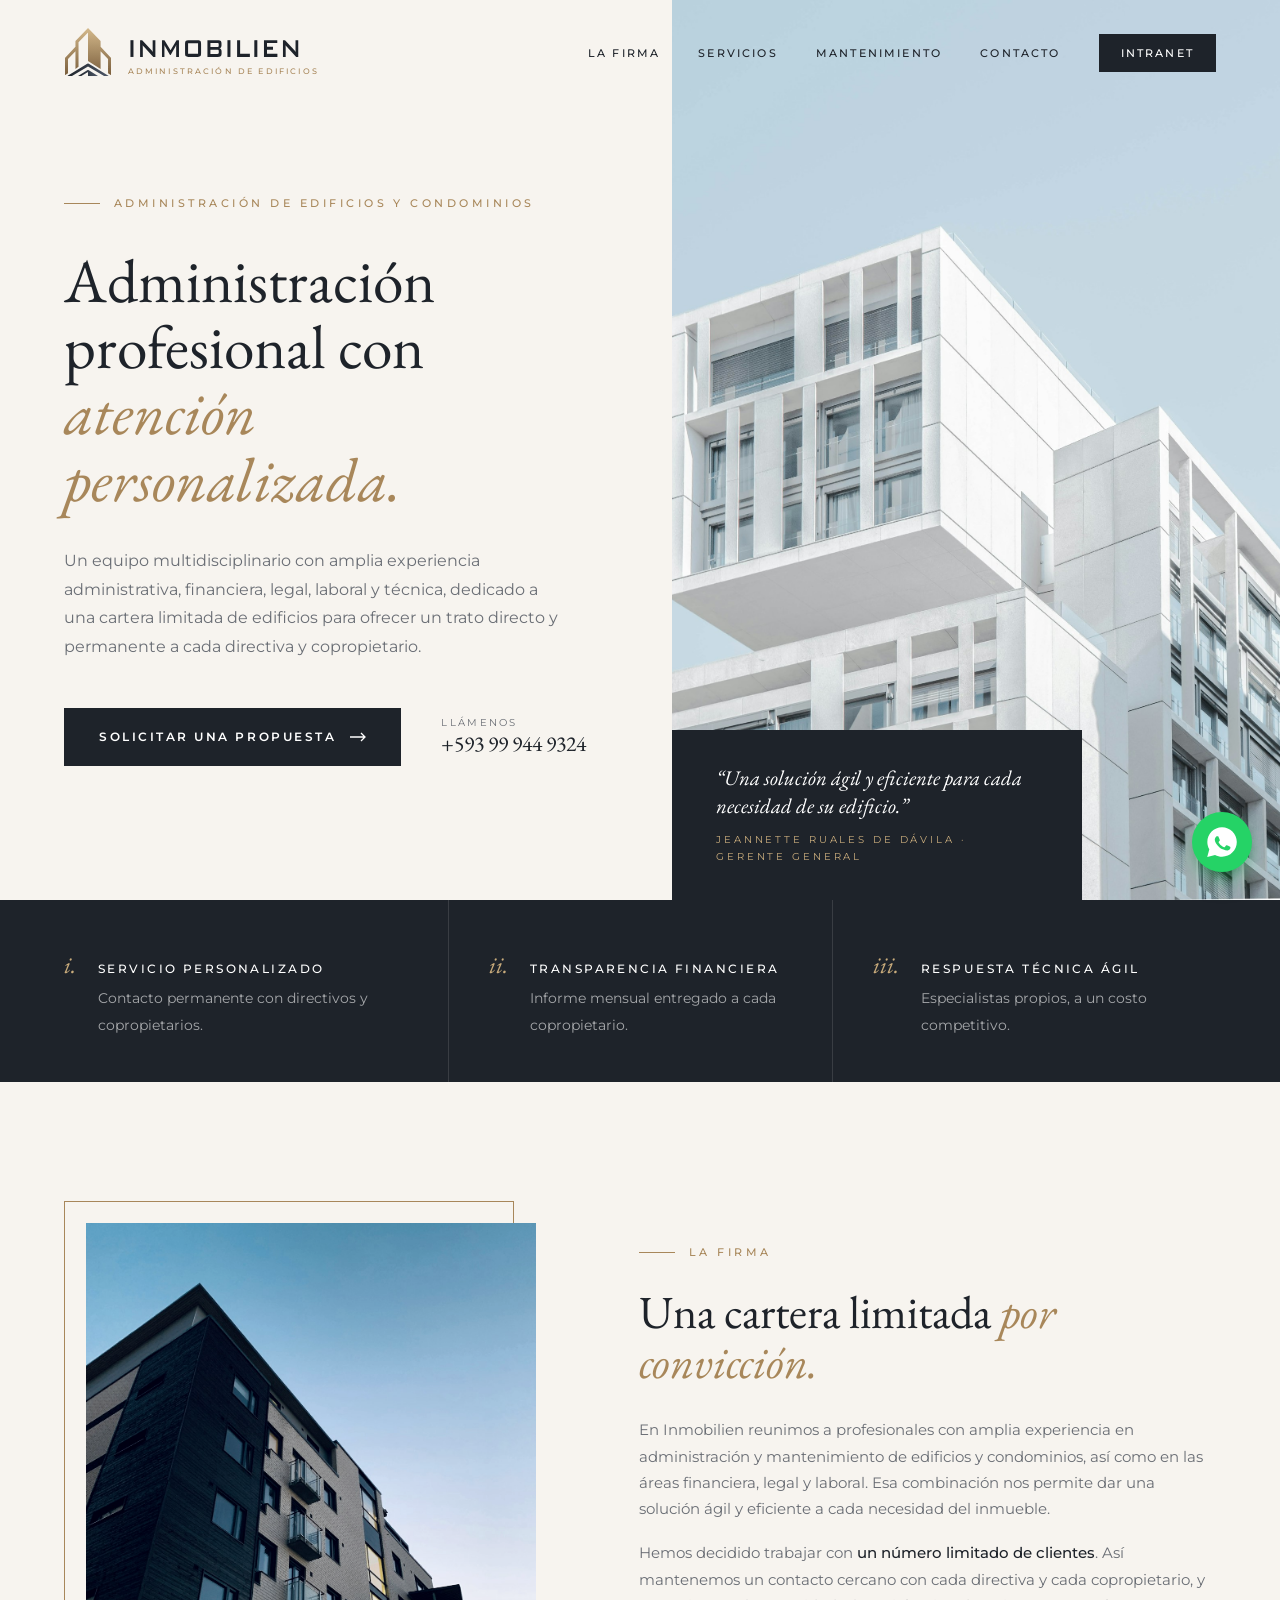
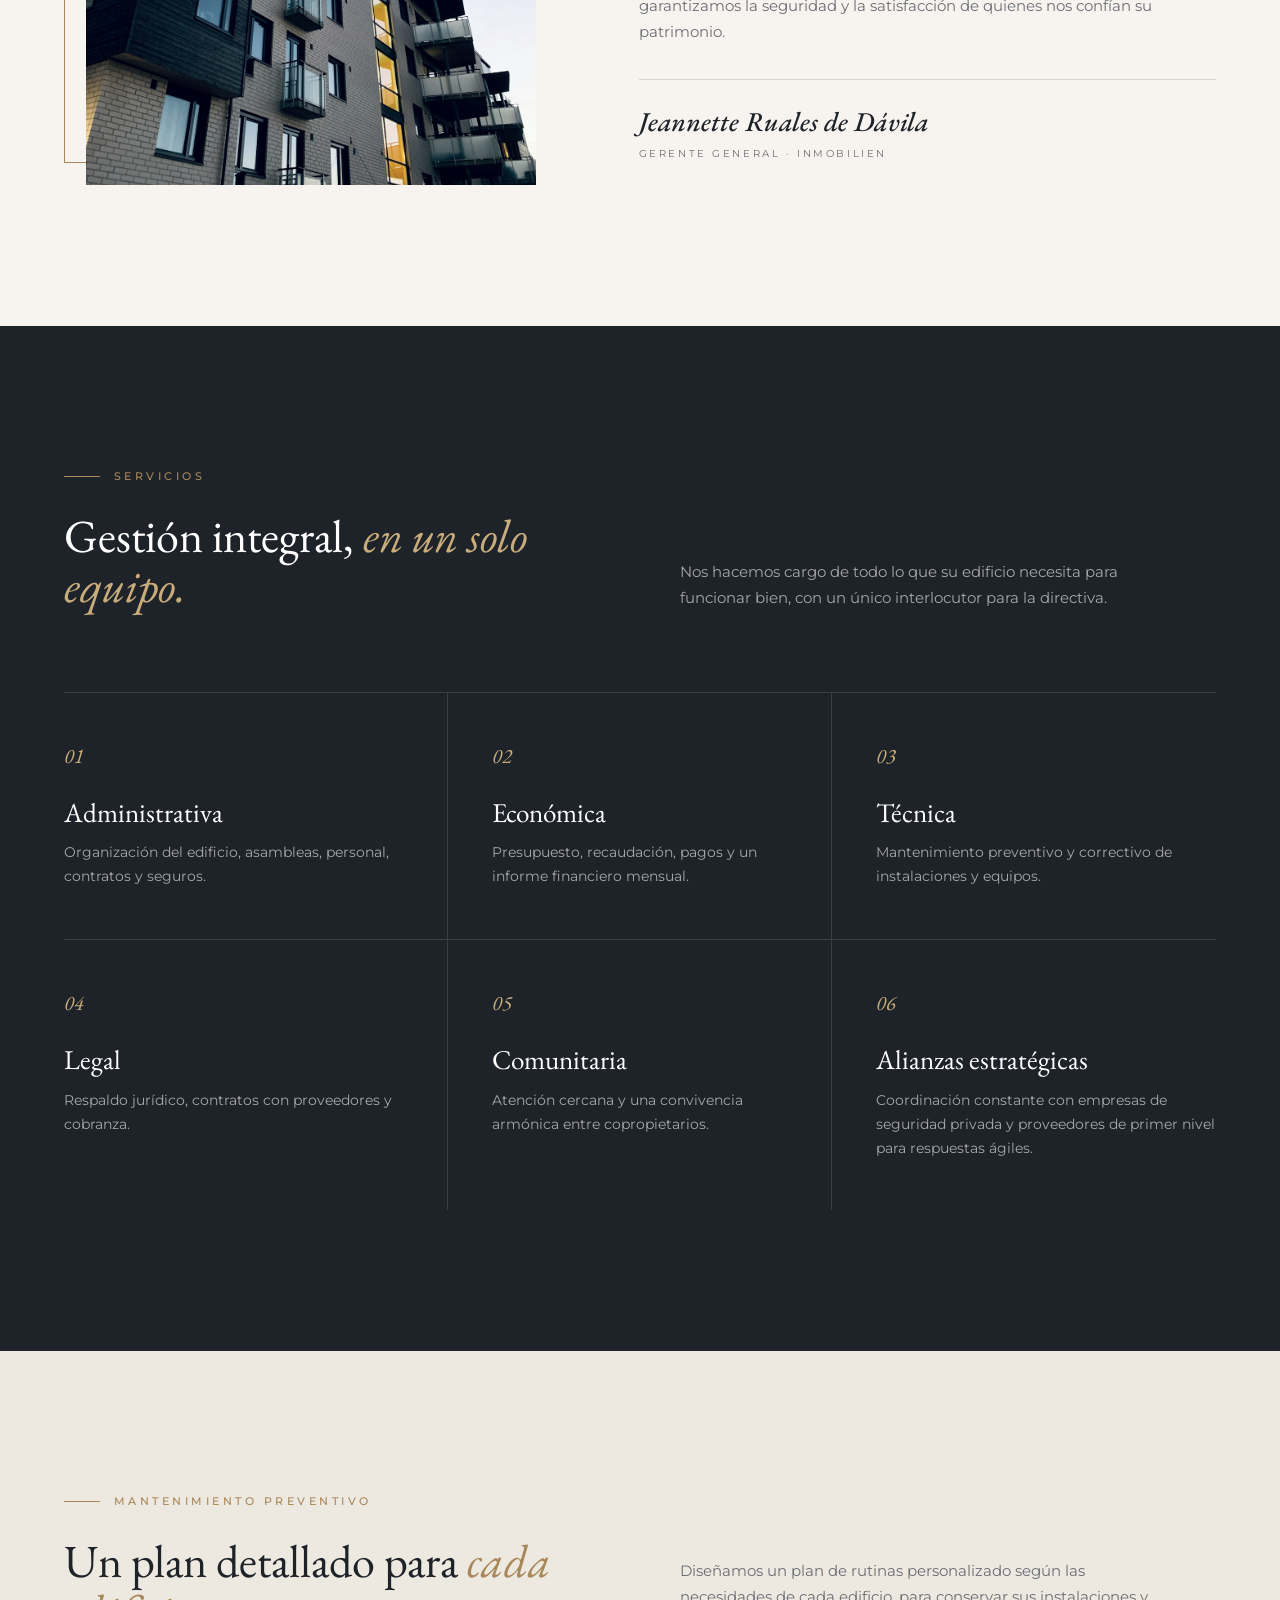
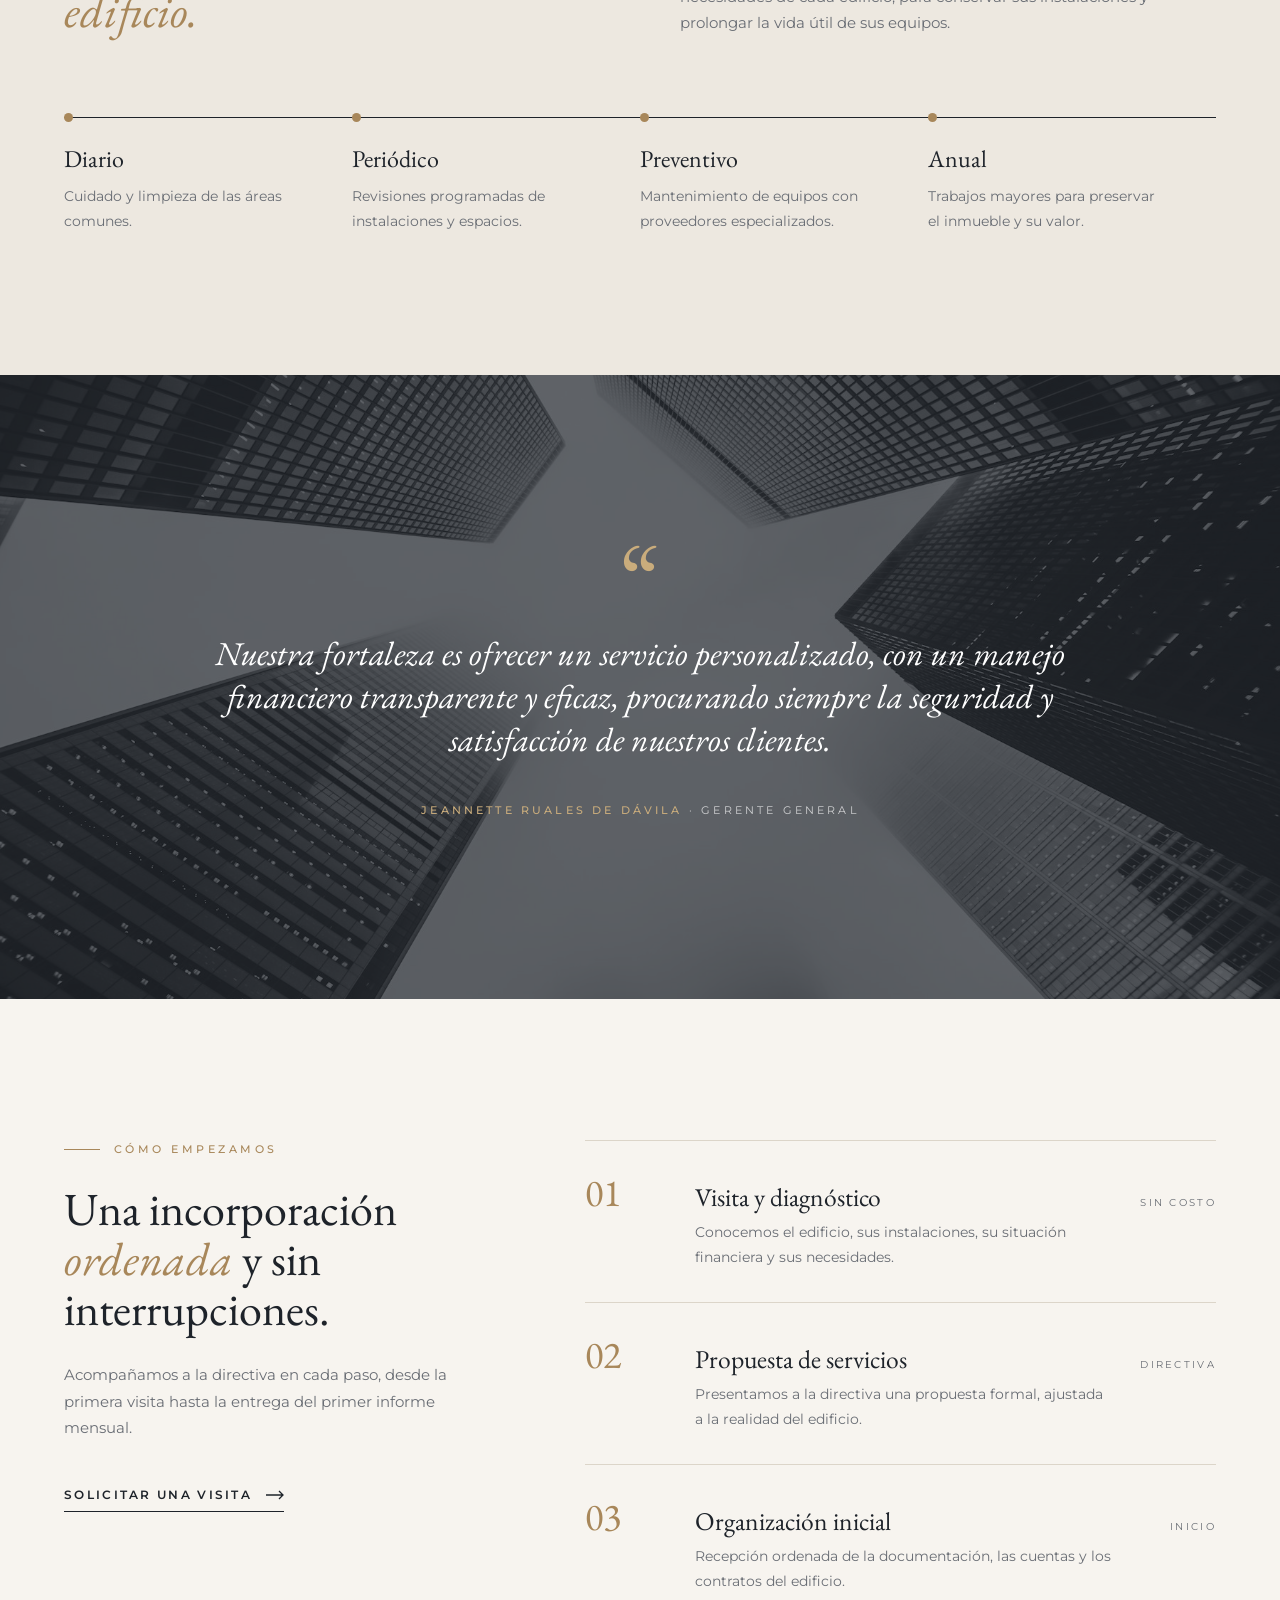
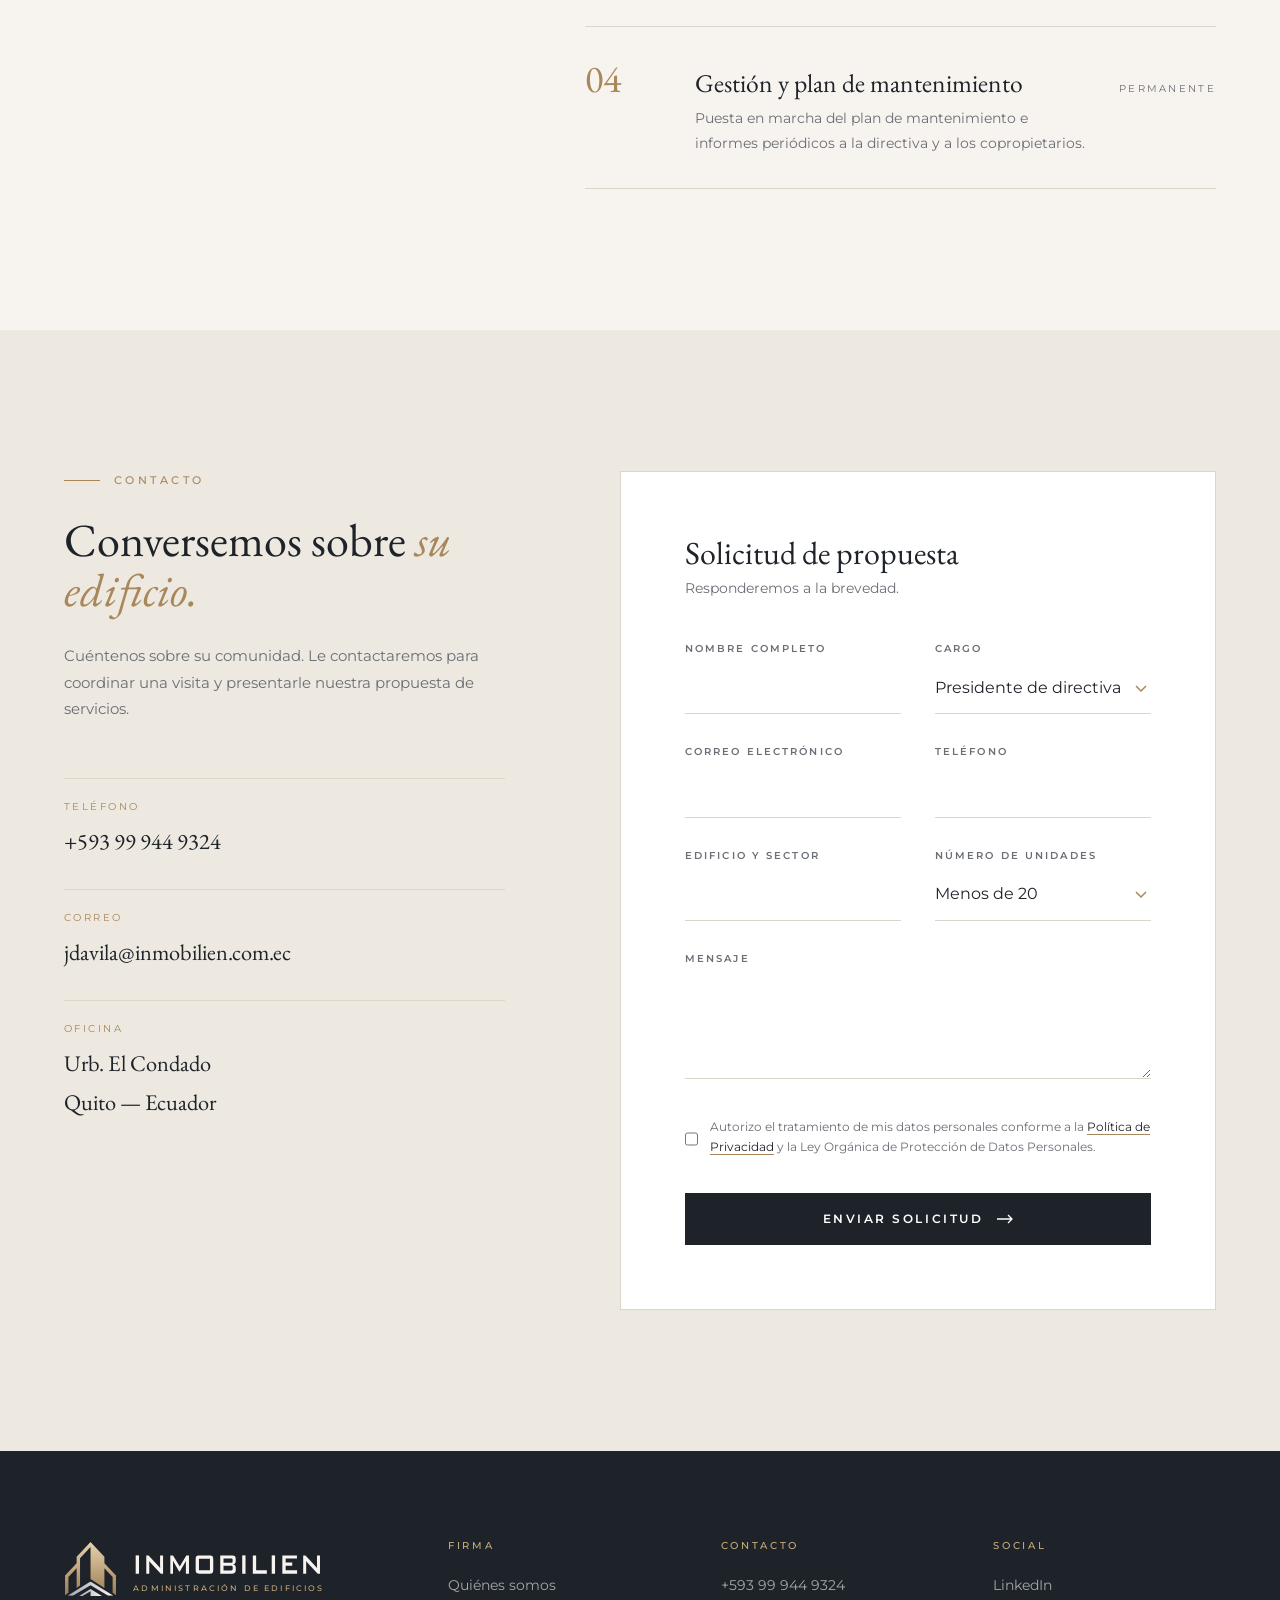
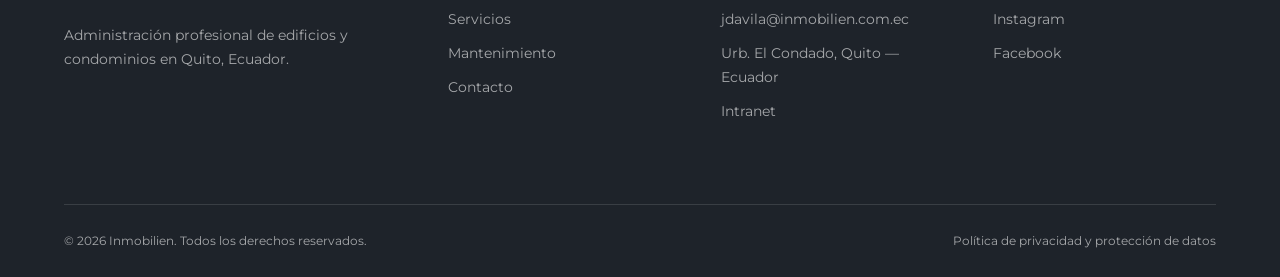
==== commit 58464f51: "Add files via upload" ====
--- a/index.html
+++ b/index.html
@@ -1,207 +1,213 @@
 <!DOCTYPE html>
 <html lang="es-EC">
 <head>
-    <meta charset="UTF-8">
-    <meta name="viewport" content="width=device-width, initial-scale=1.0">
-
-    <!-- SEO básico -->
-    <title>Administración de Edificios y Condominios en Quito | Inmobilien</title>
-    <meta name="description" content="Administración profesional de edificios y condominios en Quito. Gestión administrativa, financiera, técnica y legal transparente para preservar su inversión.">
-    <meta name="robots" content="index, follow, max-image-preview:large">
-    <link rel="canonical" href="https://inmobilien.com.ec/">
-    <meta name="theme-color" content="#242930">
-
-    <!-- Open Graph (Facebook, Instagram, WhatsApp, LinkedIn) -->
-    <meta property="og:type" content="website">
-    <meta property="og:site_name" content="Inmobilien">
-    <meta property="og:locale" content="es_EC">
-    <meta property="og:url" content="https://inmobilien.com.ec/">
-    <meta property="og:title" content="Inmobilien | Administración de Edificios y Condominios en Quito">
-    <meta property="og:description" content="Gestión integral y transparente de su condominio: administrativa, financiera, técnica y legal.">
-    <meta property="og:image" content="https://inmobilien.com.ec/img/og-image.jpg?v=3">
-    <meta property="og:image:secure_url" content="https://inmobilien.com.ec/img/og-image.jpg?v=3">
-    <meta property="og:image:type" content="image/jpeg">
-    <meta property="og:image:width" content="1200">
-    <meta property="og:image:height" content="630">
-    <meta property="og:image:alt" content="Logo de Inmobilien - Administración y Gestión Inmobiliaria">
-
-    <!-- X / Twitter -->
-    <meta name="twitter:card" content="summary_large_image">
-    <meta name="twitter:title" content="Inmobilien | Administración de Edificios y Condominios en Quito">
-    <meta name="twitter:description" content="Gestión integral y transparente de su condominio.">
-    <meta name="twitter:image" content="https://inmobilien.com.ec/img/og-image.jpg?v=3">
-
-    <!-- Iconos -->
-    <link rel="icon" href="img/favicon.ico" sizes="any">
-    <link rel="apple-touch-icon" href="img/apple-touch-icon.png">
-
-    <!-- Datos estructurados para Google (negocio local) -->
-    <script type="application/ld+json">
-    {
-        "@context": "https://schema.org",
-        "@graph": [
-            {
-                "@type": "ProfessionalService",
-                "@id": "https://inmobilien.com.ec/#empresa",
-                "name": "Inmobilien",
-                "description": "Administración y gestión profesional de edificios y condominios en Quito, Ecuador.",
-                "url": "https://inmobilien.com.ec/",
-                "logo": "https://inmobilien.com.ec/img/logo-completo.png",
-                "image": "https://inmobilien.com.ec/img/og-image.jpg",
-                "email": "jdavila@inmobilien.com.ec",
-                "telephone": "+593999449324",
-                "address": {
-                    "@type": "PostalAddress",
-                    "addressLocality": "Quito",
-                    "addressRegion": "Pichincha",
-                    "addressCountry": "EC"
-                },
-                "areaServed": { "@type": "City", "name": "Quito" },
-                "sameAs": [
-                    "https://www.linkedin.com/company/inmobilien",
-                    "https://www.instagram.com/inmobilien.ec",
-                    "https://www.facebook.com/inmobilien.ec"
-                ]
-            },
-            {
-                "@type": "WebSite",
-                "@id": "https://inmobilien.com.ec/#sitio",
-                "url": "https://inmobilien.com.ec/",
-                "name": "Inmobilien",
-                "inLanguage": "es-EC",
-                "publisher": { "@id": "https://inmobilien.com.ec/#empresa" }
-            }
-        ]
-    }
-    </script>
-
-    <!-- Marca que hay JavaScript: las animaciones solo ocultan contenido si JS funciona -->
-    <script>document.documentElement.classList.add('js');</script>
-
-    <link rel="preconnect" href="https://fonts.googleapis.com">
-    <link rel="preconnect" href="https://fonts.gstatic.com" crossorigin>
-    <link href="https://fonts.googleapis.com/css2?family=Montserrat:wght@200;300;400;500;600;700&display=swap" rel="stylesheet">
-
-    <link rel="stylesheet" href="css/styles.css">
+<meta charset="UTF-8">
+<meta name="viewport" content="width=device-width, initial-scale=1.0">
+<title>Inmobilien | Administración de Edificios y Condominios en Quito</title>
+<meta name="description" content="Administración profesional de edificios y condominios en Quito. Gestión administrativa, económica, técnica y legal con atención personalizada y manejo financiero transparente.">
+<link rel="icon" href="img/logo-icono.svg" type="image/svg+xml">
+<link rel="canonical" href="https://inmobilien.com.ec/">
+<link rel="preconnect" href="https://fonts.googleapis.com">
+<link rel="preconnect" href="https://fonts.gstatic.com" crossorigin>
+<link href="https://fonts.googleapis.com/css2?family=EB+Garamond:ital,wght@0,400;0,500;1,400;1,500&family=Montserrat:wght@300;400;500;600&display=swap" rel="stylesheet">
+<link rel="stylesheet" href="css/estilos.css">
 </head>
 <body>
 
-    <header id="navbar">
-        <div class="nav-wrapper">
-            <a href="./" class="brand-logo" aria-label="Inmobilien - Inicio">
-                <img src="img/logo-horizontal.png" alt="Inmobilien" id="logo-img">
-            </a>
-
-            <nav class="nav-menu" id="nav-menu" aria-label="Menú principal">
-                <ul class="nav-list">
-                    <li><a href="#servicios" class="nav-link">Servicios</a></li>
-                    <li><a href="contacto.html" class="nav-link">Contacto</a></li>
-                    <li>
-                        <a href="https://sites.google.com/view/intranet-inmobilien/home" target="_blank" rel="noopener" class="nav-link btn-intranet">
-                            Intranet
-                        </a>
-                    </li>
-                </ul>
-            </nav>
-
-            <button type="button" class="menu-toggle" id="menu-toggle" aria-label="Abrir menú" aria-expanded="false" aria-controls="nav-menu">
-                <span class="line"></span>
-                <span class="line"></span>
-            </button>
-        </div>
-    </header>
-
-    <main>
-        <section class="hero" id="inicio">
-            <div class="hero-content">
-                <h1 class="hero-title">Gestión Integral y Transparente</h1>
-                <p class="hero-subtitle">Administración de edificios y condominios en Quito. Preservamos su inversión con un equipo de profesionales de alta experiencia.</p>
-                <a href="#servicios" class="btn-outline">Conocer más</a>
-            </div>
-        </section>
-
-        <section class="services" id="servicios">
-            <div class="container">
-                <div class="section-header fade-in">
-                    <h2 class="section-title">Ejes de Gestión</h2>
-                    <div class="separator"></div>
-                    <p class="section-desc">Estrategias sólidas diseñadas para el funcionamiento impecable de su condominio.</p>
-                </div>
-
-                <div class="services-grid">
-                    <article class="service-item fade-in">
-                        <span class="service-number" aria-hidden="true">01</span>
-                        <h3 class="service-heading">Gestión Administrativa</h3>
-                        <p class="service-text">Elaboración, ejecución y seguimiento del presupuesto anual, garantizando una administración responsable de los recursos económicos.</p>
-                    </article>
-                    <article class="service-item fade-in">
-                        <span class="service-number" aria-hidden="true">02</span>
-                        <h3 class="service-heading">Gestión Financiera</h3>
-                        <p class="service-text">Recaudación efectiva, manejo transparente de cuentas exclusivas y emisión de reportes financieros mensuales claros y auditables.</p>
-                    </article>
-                    <article class="service-item fade-in">
-                        <span class="service-number" aria-hidden="true">03</span>
-                        <h3 class="service-heading">Gestión Técnica</h3>
-                        <p class="service-text">Mantenimiento preventivo y correctivo de infraestructuras vitales e inspecciones periódicas de áreas comunes.</p>
-                    </article>
-                    <article class="service-item fade-in">
-                        <span class="service-number" aria-hidden="true">04</span>
-                        <h3 class="service-heading">Gestión Legal</h3>
-                        <p class="service-text">Cumplimiento estricto de la normativa de propiedad horizontal, asesoría preventiva y custodia formal de contratos y actas.</p>
-                    </article>
-                    <article class="service-item fade-in">
-                        <span class="service-number" aria-hidden="true">05</span>
-                        <h3 class="service-heading">Relaciones Comunitarias</h3>
-                        <p class="service-text">Organización de asambleas, difusión de reglamentos y resolución de conflictos bajo principios de respeto y equidad.</p>
-                    </article>
-                    <article class="service-item fade-in">
-                        <span class="service-number" aria-hidden="true">06</span>
-                        <h3 class="service-heading">Alianzas Estratégicas</h3>
-                        <p class="service-text">Coordinación constante con empresas de seguridad privada y proveedores de primer nivel para respuestas ágiles.</p>
-                    </article>
-                </div>
-            </div>
-        </section>
-    </main>
-
-    <a href="https://api.whatsapp.com/send?phone=593999449324&text=Hola,%20estoy%20interesado%20en%20los%20servicios%20de%20Inmobilien" class="whatsapp-btn" target="_blank" rel="noopener noreferrer" aria-label="Contactar por WhatsApp">
-        <svg viewBox="0 0 32 32" fill="currentColor" aria-hidden="true"><path d="M16 1.333c-8.1 0-14.667 6.567-14.667 14.667 0 2.613.687 5.127 1.987 7.373l-2.087 7.62 7.793-2.047c2.187 1.18 4.62 1.8 7.113 1.8 8.1 0 14.667-6.567 14.667-14.667S24.1 1.333 16 1.333zm8.393 21.053c-.353.987-2.02 1.907-2.827 2.04-.767.133-1.747.24-4.887-1.067-3.727-1.553-6.18-5.38-6.367-5.633-.187-.253-1.52-2.02-1.52-3.853s.953-2.727 1.293-3.087c.34-.36.733-.453.973-.453.24 0 .48.007.693.013.227.007.533-.087.833.64.313.753 1.067 2.6 1.16 2.787.093.187.153.407.033.647-.12.24-.187.387-.373.613-.187.227-.393.487-.56.68-.187.207-.387.433-.16.82.227.387 1.013 1.667 2.173 2.7 1.5 1.333 2.747 1.747 3.133 1.933.387.187.613.153.84-.113.227-.267.973-1.133 1.233-1.527.26-.393.52-.327.88-.187.36.14 2.273 1.073 2.66 1.267.387.193.647.287.74.447.093.16.093.927-.26 1.913z"/></svg>
-    </a>
-
-    <footer class="footer">
-        <div class="container footer-content">
-            <div class="footer-brand">
-                <img src="img/logo-completo.png" alt="Inmobilien" class="footer-logo-img" loading="lazy" decoding="async">
-            </div>
-
-            <div class="footer-details">
-                <div class="footer-col">
-                    <h2 class="footer-heading">Contacto</h2>
-                    <a href="mailto:jdavila@inmobilien.com.ec">jdavila@inmobilien.com.ec</a>
-                    <a href="tel:+593999449324">+593 99 944 9324</a>
-                    <p>Quito - Ecuador</p>
-                </div>
-
-                <div class="footer-col">
-                    <h2 class="footer-heading">Corporativo</h2>
-                    <a href="#servicios">Servicios</a>
-                    <a href="contacto.html">Contacto</a>
-                    <a href="https://sites.google.com/view/intranet-inmobilien/home" target="_blank" rel="noopener">Intranet</a>
-                </div>
-
-                <div class="footer-col">
-                    <h2 class="footer-heading">Social</h2>
-                    <a href="https://www.linkedin.com/company/inmobilien" target="_blank" rel="noopener">LinkedIn</a>
-                    <a href="https://www.instagram.com/inmobilien.ec" target="_blank" rel="noopener">Instagram</a>
-                    <a href="https://www.facebook.com/inmobilien.ec" target="_blank" rel="noopener">Facebook</a>
-                </div>
-            </div>
-        </div>
-        <div class="footer-legal">
-            <p>&copy; 2026 Inmobilien. Todos los derechos reservados.</p>
-        </div>
-    </footer>
-
-    <script src="js/script.js" defer></script>
+<header>
+  <div class="wrap nav">
+    <a href="./" class="brand" aria-label="Inmobilien - Inicio"><img src="img/logo-icono.svg" alt="" class="brand-icon"><span class="brand-txt"><img src="img/logo-texto.svg" alt="Inmobilien" class="brand-word"><small>ADMINISTRACIÓN DE EDIFICIOS</small></span></a>
+    <nav aria-label="Menú principal">
+      <ul class="menu">
+        <li><a href="#firma">La firma</a></li>
+        <li><a href="#servicios">Servicios</a></li>
+        <li><a href="#mantenimiento">Mantenimiento</a></li>
+            <li><a href="#contacto">Contacto</a></li>
+        <li><a href="https://sites.google.com/view/intranet-inmobilien/home" class="intranet" target="_blank" rel="noopener">Intranet</a></li>
+      </ul>
+    </nav>
+    <button class="burger" aria-label="Abrir menú"><svg width="28" height="28" viewBox="0 0 24 24" fill="none" stroke="currentColor" stroke-width="1.4"><path d="M3 8h18M3 16h18"/></svg></button>
+  </div>
+</header>
+
+<main>
+  <!-- HERO -->
+  <section class="hero">
+    <div class="hero-text">
+      <span class="label">Administración de edificios y condominios</span>
+      <h1>Administración profesional con <em>atención personalizada.</em></h1>
+      <p>Un equipo multidisciplinario con amplia experiencia administrativa, financiera, legal, laboral y técnica, dedicado a una cartera limitada de edificios para ofrecer un trato directo y permanente a cada directiva y copropietario.</p>
+      <div class="hero-cta">
+        <a href="#contacto" class="btn">Solicitar una propuesta
+          <svg width="16" height="10" viewBox="0 0 16 10" fill="none" stroke="currentColor" stroke-width="1.3"><path d="M0 5h15M11 1l4 4-4 4"/></svg></a>
+        <a href="tel:+593999449324" class="phone"><small>Llámenos</small>+593 99 944 9324</a>
+      </div>
+    </div>
+    <div class="hero-media">
+      <img src="img/foto-portada.jpg" alt="Fachada de edificio residencial contemporáneo">
+      <div class="hero-caption">
+        <p>“Una solución ágil y eficiente para cada necesidad de su edificio.”</p>
+        <span>Jeannette Ruales de Dávila · Gerente General</span>
+      </div>
+    </div>
+  </section>
+
+  <!-- PILLARS -->
+  <div class="pillars">
+    <div class="wrap">
+      <div class="pillar"><i>i.</i><div><b>Servicio personalizado</b><span>Contacto permanente con directivos y copropietarios.</span></div></div>
+      <div class="pillar"><i>ii.</i><div><b>Transparencia financiera</b><span>Informe mensual entregado a cada copropietario.</span></div></div>
+      <div class="pillar"><i>iii.</i><div><b>Respuesta técnica ágil</b><span>Especialistas propios, a un costo competitivo.</span></div></div>
+    </div>
+  </div>
+
+  <!-- LA FIRMA -->
+  <section id="firma">
+    <div class="wrap">
+      <div class="firma">
+        <div class="firma-img">
+          <img src="img/foto-firma.jpg" alt="Edificio residencial en altura" loading="lazy">
+        </div>
+        <div>
+          <span class="label">La firma</span>
+          <h2>Una cartera limitada <em>por convicción.</em></h2>
+          <p>En Inmobilien reunimos a profesionales con amplia experiencia en administración y mantenimiento de edificios y condominios, así como en las áreas financiera, legal y laboral. Esa combinación nos permite dar una solución ágil y eficiente a cada necesidad del inmueble.</p>
+          <p>Hemos decidido trabajar con <strong>un número limitado de clientes</strong>. Así mantenemos un contacto cercano con cada directiva y cada copropietario, y garantizamos la seguridad y la satisfacción de quienes nos confían su patrimonio.</p>
+          <div class="sign"><b>Jeannette Ruales de Dávila</b><span>Gerente General · Inmobilien</span></div>
+        </div>
+      </div>
+    </div>
+  </section>
+
+  <!-- SERVICES -->
+  <section class="services on-dark" id="servicios">
+    <div class="wrap">
+      <div class="sec-head">
+        <div>
+          <span class="label">Servicios</span>
+          <h2>Gestión integral, <em>en un solo equipo.</em></h2>
+        </div>
+        <p>Nos hacemos cargo de todo lo que su edificio necesita para funcionar bien, con un único interlocutor para la directiva.</p>
+      </div>
+      <div class="areas">
+        <div class="area"><span class="n">01</span><h3>Administrativa</h3><p>Organización del edificio, asambleas, personal, contratos y seguros.</p></div>
+        <div class="area"><span class="n">02</span><h3>Económica</h3><p>Presupuesto, recaudación, pagos y un informe financiero mensual.</p></div>
+        <div class="area"><span class="n">03</span><h3>Técnica</h3><p>Mantenimiento preventivo y correctivo de instalaciones y equipos.</p></div>
+        <div class="area"><span class="n">04</span><h3>Legal</h3><p>Respaldo jurídico, contratos con proveedores y cobranza.</p></div>
+        <div class="area"><span class="n">05</span><h3>Comunitaria</h3><p>Atención cercana y una convivencia armónica entre copropietarios.</p></div>
+        <div class="area"><span class="n">06</span><h3>Alianzas estratégicas</h3><p>Coordinación constante con empresas de seguridad privada y proveedores de primer nivel para respuestas ágiles.</p></div>
+      </div>
+    </div>
+  </section>
+
+  <!-- MAINTENANCE -->
+  <section class="maint" id="mantenimiento">
+    <div class="wrap">
+      <div class="sec-head">
+        <div>
+          <span class="label">Mantenimiento preventivo</span>
+          <h2>Un plan detallado para <em>cada edificio.</em></h2>
+        </div>
+        <p>Diseñamos un plan de rutinas personalizado según las necesidades de cada edificio, para conservar sus instalaciones y prolongar la vida útil de sus equipos.</p>
+      </div>
+      <div class="freq">
+        <div><h4>Diario</h4><p>Cuidado y limpieza de las áreas comunes.</p></div>
+        <div><h4>Periódico</h4><p>Revisiones programadas de instalaciones y espacios.</p></div>
+        <div><h4>Preventivo</h4><p>Mantenimiento de equipos con proveedores especializados.</p></div>
+        <div><h4>Anual</h4><p>Trabajos mayores para preservar el inmueble y su valor.</p></div>
+      </div>
+    </div>
+  </section>
+
+  <!-- CLIENTS -->
+
+  <!-- QUOTE -->
+  <section class="quote">
+    <img src="img/foto-cita.jpg" alt="" aria-hidden="true" loading="lazy">
+    <div class="wrap">
+      <span class="mark">“</span>
+      <blockquote>Nuestra fortaleza es ofrecer un servicio personalizado, con un manejo financiero transparente y eficaz, procurando siempre la seguridad y satisfacción de nuestros clientes.</blockquote>
+      <cite><b>Jeannette Ruales de Dávila</b> · Gerente General</cite>
+    </div>
+  </section>
+
+  <!-- METHOD -->
+  <section id="metodologia">
+    <div class="wrap method-grid">
+      <div class="method-intro">
+        <span class="label">Cómo empezamos</span>
+        <h2>Una incorporación <em>ordenada</em> y sin interrupciones.</h2>
+        <p>Acompañamos a la directiva en cada paso, desde la primera visita hasta la entrega del primer informe mensual.</p>
+        <a href="#contacto" class="link-arrow">Solicitar una visita
+          <svg width="18" height="10" viewBox="0 0 18 10" fill="none" stroke="currentColor" stroke-width="1.3"><path d="M0 5h17M13 1l4 4-4 4"/></svg></a>
+      </div>
+      <div class="phases">
+        <div class="phase"><div><h3>Visita y diagnóstico</h3><p>Conocemos el edificio, sus instalaciones, su situación financiera y sus necesidades.</p></div><small>Sin costo</small></div>
+        <div class="phase"><div><h3>Propuesta de servicios</h3><p>Presentamos a la directiva una propuesta formal, ajustada a la realidad del edificio.</p></div><small>Directiva</small></div>
+        <div class="phase"><div><h3>Organización inicial</h3><p>Recepción ordenada de la documentación, las cuentas y los contratos del edificio.</p></div><small>Inicio</small></div>
+        <div class="phase"><div><h3>Gestión y plan de mantenimiento</h3><p>Puesta en marcha del plan de mantenimiento e informes periódicos a la directiva y a los copropietarios.</p></div><small>Permanente</small></div>
+      </div>
+    </div>
+  </section>
+
+  <!-- CONTACT -->
+  <section class="contact" id="contacto">
+    <div class="wrap contact-grid">
+      <div class="contact-intro">
+        <span class="label">Contacto</span>
+        <h2>Conversemos sobre <em>su edificio.</em></h2>
+        <p>Cuéntenos sobre su comunidad. Le contactaremos para coordinar una visita y presentarle nuestra propuesta de servicios.</p>
+        <div class="c-data">
+          <div><small>Teléfono</small><a href="tel:+593999449324">+593 99 944 9324</a></div>
+          <div><small>Correo</small><a href="mailto:jdavila@inmobilien.com.ec">jdavila@inmobilien.com.ec</a></div>
+          <div><small>Oficina</small><p>Urb. El Condado<br>Quito — Ecuador</p></div>
+        </div>
+      </div>
+
+      <form action="https://formspree.io/f/mkokgvrv" method="POST">
+        <input type="hidden" name="_subject" value="Solicitud de propuesta desde la web de Inmobilien">
+        <h3>Solicitud de propuesta</h3>
+        <p>Responderemos a la brevedad.</p>
+        <div class="row">
+          <div class="fg"><label for="n">Nombre completo</label><input id="n" name="nombre" required autocomplete="name"></div>
+          <div class="fg"><label for="r">Cargo</label><select id="r" name="cargo"><option>Presidente de directiva</option><option>Miembro de directiva</option><option>Copropietario</option><option>Constructora / promotora</option></select></div>
+        </div>
+        <div class="row">
+          <div class="fg"><label for="e">Correo electrónico</label><input id="e" name="email" type="email" required autocomplete="email"></div>
+          <div class="fg"><label for="t">Teléfono</label><input id="t" name="telefono" type="tel" autocomplete="tel"></div>
+        </div>
+        <div class="row">
+          <div class="fg"><label for="b">Edificio y sector</label><input id="b" name="edificio"></div>
+          <div class="fg"><label for="u">Número de unidades</label><select id="u" name="unidades"><option>Menos de 20</option><option>20 – 50</option><option>51 – 100</option><option>Más de 100</option></select></div>
+        </div>
+        <div class="fg"><label for="m">Mensaje</label><textarea id="m" name="mensaje" rows="3"></textarea></div>
+        <label class="consent"><input type="checkbox" required><span>Autorizo el tratamiento de mis datos personales conforme a la <a href="privacidad.html" target="_blank">Política de Privacidad</a> y la Ley Orgánica de Protección de Datos Personales.</span></label>
+        <button class="btn" type="submit">Enviar solicitud <svg width="16" height="10" viewBox="0 0 16 10" fill="none" stroke="currentColor" stroke-width="1.3"><path d="M0 5h15M11 1l4 4-4 4"/></svg></button>
+      </form>
+    </div>
+  </section>
+</main>
+
+<footer>
+  <div class="wrap f-top">
+    <div>
+      <a href="#" class="brand"><img src="img/logo-icono-claro.svg" alt="" class="brand-icon"><span class="brand-txt"><img src="img/logo-texto-claro.svg" alt="Inmobilien" class="brand-word"><small>ADMINISTRACIÓN DE EDIFICIOS</small></span></a>
+      <p style="max-width:300px">Administración profesional de edificios y condominios en Quito, Ecuador.</p>
+    </div>
+    <div><h4>Firma</h4><a href="#firma">Quiénes somos</a><a href="#servicios">Servicios</a><a href="#mantenimiento">Mantenimiento</a><a href="#contacto">Contacto</a></div>
+    <div><h4>Contacto</h4><a href="tel:+593999449324">+593 99 944 9324</a><a href="mailto:jdavila@inmobilien.com.ec">jdavila@inmobilien.com.ec</a><a href="#contacto">Urb. El Condado, Quito — Ecuador</a><a href="https://sites.google.com/view/intranet-inmobilien/home">Intranet</a></div>
+    <div><h4>Social</h4><a href="https://www.linkedin.com/company/inmobilien">LinkedIn</a><a href="https://www.instagram.com/inmobilien.ec">Instagram</a><a href="https://www.facebook.com/inmobilien.ec">Facebook</a></div>
+  </div>
+  <div class="wrap f-bottom">
+    <span>© <span id="y">2026</span> Inmobilien. Todos los derechos reservados.</span>
+    <div><a href="privacidad.html">Política de privacidad y protección de datos</a></div>
+  </div>
+</footer>
+
+<a href="https://wa.me/593999449324?text=Hola,%20estoy%20interesado%20en%20los%20servicios%20de%20Inmobilien" class="wa" target="_blank" rel="noopener noreferrer" aria-label="Contactar por WhatsApp">
+  <svg viewBox="0 0 32 32" fill="currentColor" aria-hidden="true"><path d="M16 1.333c-8.1 0-14.667 6.567-14.667 14.667 0 2.613.687 5.127 1.987 7.373l-2.087 7.62 7.793-2.047c2.187 1.18 4.62 1.8 7.113 1.8 8.1 0 14.667-6.567 14.667-14.667S24.1 1.333 16 1.333zm8.393 21.053c-.353.987-2.02 1.907-2.827 2.04-.767.133-1.747.24-4.887-1.067-3.727-1.553-6.18-5.38-6.367-5.633-.187-.253-1.52-2.020-1.52-3.853s.953-2.727 1.293-3.087c.34-.36.733-.453.973-.453.24 0 .48.007.693.013.227.007.533-.087.833.64.313.753 1.067 2.6 1.16 2.787.093.187.153.407.033.647-.12.24-.187.387-.373.613-.187.227-.393.487-.56.68-.187.207-.387.433-.16.82.227.387 1.013 1.667 2.173 2.7 1.5 1.333 2.747 1.747 3.133 1.933.387.187.613.153.84-.113.227-.267.973-1.133 1.233-1.527.26-.393.52-.327.88-.187.36.14 2.273 1.073 2.66 1.267.387.193.647.287.74.447.093.16.093.927-.26 1.913z"/></svg>
+</a>
+
+<script src="js/main.js"></script>
 </body>
 </html>
--- a/css/estilos.css
+++ b/css/estilos.css
@@ -0,0 +1,299 @@
+:root{
+  --ink:#1e232a; --ink-2:#262c34; --ink-line:rgba(255,255,255,.12);
+  --ivory:#f7f4ef; --stone:#ede8e0; --line:#dcd5c9;
+  --gold:#a8875a; --gold-light:#c9ac7c;
+  --text:#2b3038; --muted:#6a6e75;
+  --serif:"EB Garamond",Georgia,"Times New Roman",serif;
+  --sans:Montserrat,system-ui,-apple-system,"Segoe UI",sans-serif;
+}
+*{box-sizing:border-box;margin:0;padding:0}
+html{scroll-behavior:smooth}
+body{font-family:var(--sans);color:var(--text);background:var(--ivory);line-height:1.75;font-size:15px;-webkit-font-smoothing:antialiased}
+img{display:block;max-width:100%}
+a{color:inherit;text-decoration:none}
+.wrap{width:min(1240px,90%);margin-inline:auto}
+section{padding:clamp(90px,11vw,150px) 0}
+
+.label{font-size:.68rem;font-weight:500;letter-spacing:.32em;text-transform:uppercase;color:var(--gold);display:flex;align-items:center;gap:14px}
+.label::before{content:"";width:36px;height:1px;background:currentColor}
+.label.center{justify-content:center}
+.label.center::after{content:"";width:36px;height:1px;background:currentColor}
+h1,h2,h3,h4{font-family:var(--serif);font-weight:400;line-height:1.08;color:var(--ink)}
+h2{font-size:clamp(2.1rem,3.6vw,3.15rem);margin-top:26px}
+h1 em,h2 em{font-style:italic;color:var(--gold)}
+.on-dark h2,.on-dark h3{color:#fff}
+.on-dark h2 em{color:var(--gold-light)}
+
+.btn{display:inline-flex;align-items:center;gap:14px;padding:18px 34px;font-size:.72rem;font-weight:600;letter-spacing:.22em;text-transform:uppercase;transition:.3s;border:1px solid var(--ink);cursor:pointer;font-family:var(--sans);background:var(--ink);color:#fff}
+.btn:hover{background:var(--gold);border-color:var(--gold)}
+.link-arrow{display:inline-flex;align-items:center;gap:14px;font-size:.72rem;font-weight:600;letter-spacing:.2em;text-transform:uppercase;color:var(--ink);padding-bottom:6px;border-bottom:1px solid var(--ink);transition:.3s}
+.link-arrow:hover{color:var(--gold);border-color:var(--gold)}
+
+/* Header */
+header{position:absolute;top:0;left:0;right:0;z-index:20}
+.nav{display:flex;align-items:center;justify-content:space-between;height:104px}
+.brand{display:flex;flex-direction:column;line-height:1}
+.brand b{font-family:var(--serif);font-weight:500;font-size:1.65rem;letter-spacing:.34em;color:var(--ink)}
+.brand span{font-size:.54rem;letter-spacing:.4em;color:var(--gold);margin-top:8px;font-weight:500}
+.menu{display:flex;gap:38px;list-style:none;align-items:center}
+.menu a{font-size:.68rem;font-weight:500;letter-spacing:.2em;text-transform:uppercase;color:var(--ink);position:relative;padding:6px 0}
+.menu a::after{content:"";position:absolute;left:0;bottom:0;width:0;height:1px;background:var(--gold);transition:.3s}
+.menu a:hover::after{width:100%}
+.menu .intranet{color:#fff;background:var(--ink);padding:12px 22px}
+.menu .intranet::after{display:none}
+.menu .intranet:hover{background:var(--gold)}
+.burger{display:none;background:none;border:0;cursor:pointer;color:var(--ink)}
+
+/* Hero */
+.hero{display:grid;grid-template-columns:1.05fr .95fr;min-height:max(100vh,780px);padding:0}
+.hero-text{display:flex;flex-direction:column;justify-content:center;padding:150px 6vw 90px max(5vw,calc((100vw - 1240px)/2))}
+.hero h1{font-size:clamp(2.7rem,4.8vw,4.6rem);margin:34px 0}
+.hero-text p{max-width:500px;color:var(--muted);font-size:1.02rem}
+.hero-cta{display:flex;align-items:center;gap:40px;margin-top:48px;flex-wrap:wrap}
+.phone{font-family:var(--serif);font-size:1.35rem;color:var(--ink);line-height:1.3}
+.phone small{display:block;font-family:var(--sans);font-size:.6rem;letter-spacing:.24em;text-transform:uppercase;color:var(--muted)}
+.hero-media{position:relative;overflow:hidden}
+.hero-media img{width:100%;height:100%;object-fit:cover}
+.hero-caption{position:absolute;left:0;bottom:0;background:var(--ink);color:#fff;padding:34px 44px;max-width:410px}
+.hero-caption p{font-family:var(--serif);font-style:italic;font-size:1.3rem;line-height:1.35;color:#fff}
+.hero-caption span{display:block;margin-top:12px;font-size:.6rem;letter-spacing:.3em;text-transform:uppercase;color:var(--gold-light)}
+
+/* Pillars */
+.pillars{background:var(--ink);color:#fff}
+.pillars .wrap{display:grid;grid-template-columns:repeat(3,1fr)}
+.pillar{padding:44px 40px;border-left:1px solid var(--ink-line);display:flex;gap:22px;align-items:baseline}
+.pillar:first-child{border-left:0;padding-left:0}
+.pillar i{font-family:var(--serif);font-style:italic;color:var(--gold-light);font-size:1.5rem}
+.pillar b{display:block;font-weight:500;font-size:.76rem;letter-spacing:.2em;text-transform:uppercase;margin-bottom:6px}
+.pillar span{font-size:.86rem;color:rgba(255,255,255,.6)}
+
+/* Firma */
+.firma{display:grid;grid-template-columns:.9fr 1.1fr;gap:clamp(50px,8vw,120px);align-items:center}
+.firma-img{position:relative;margin-left:22px}
+.firma-img img{aspect-ratio:4/5;object-fit:cover;width:100%;filter:grayscale(.35) contrast(1.05)}
+.firma-img::before{content:"";position:absolute;inset:-22px 22px 22px -22px;border:1px solid var(--gold);z-index:-1}
+.firma h2{margin-bottom:30px}
+.firma p{color:var(--muted);margin-bottom:18px;max-width:580px}
+.firma p strong{color:var(--ink);font-weight:500}
+.sign{margin-top:34px;padding-top:26px;border-top:1px solid var(--line)}
+.sign b{display:block;font-family:var(--serif);font-style:italic;font-weight:500;font-size:1.7rem;color:var(--ink);line-height:1.2}
+.sign span{font-size:.62rem;letter-spacing:.26em;text-transform:uppercase;color:var(--muted)}
+.figures{display:grid;grid-template-columns:repeat(3,1fr);border-top:1px solid var(--line);border-bottom:1px solid var(--line);margin-top:clamp(80px,9vw,120px)}
+.fig{padding:46px 30px 42px;text-align:center;border-left:1px solid var(--line)}
+.fig:first-child{border-left:0}
+.fig b{font-family:var(--serif);font-weight:400;font-size:clamp(2.8rem,4.4vw,4rem);color:var(--ink);line-height:1;display:block}
+.fig span{display:block;margin-top:14px;font-size:.64rem;letter-spacing:.22em;text-transform:uppercase;color:var(--muted)}
+
+/* Services */
+.services{background:var(--ink);color:#fff}
+.sec-head{display:grid;grid-template-columns:1fr 1fr;gap:80px;align-items:end;margin-bottom:80px}
+.sec-head p{color:var(--muted);max-width:480px}
+.on-dark .sec-head p{color:rgba(255,255,255,.6)}
+.area{display:grid;grid-template-columns:80px .8fr 1.6fr;gap:40px;padding:48px 0;border-top:1px solid var(--ink-line)}
+.area:last-child{border-bottom:1px solid var(--ink-line)}
+.area .n{font-family:var(--serif);font-style:italic;color:var(--gold-light);font-size:1.3rem;line-height:1.6}
+.area h3{font-size:clamp(1.55rem,2.1vw,1.95rem);margin-bottom:12px}
+.area .desc{color:rgba(255,255,255,.55);font-size:.9rem}
+.area ul{list-style:none;columns:2;column-gap:44px}
+.area li{break-inside:avoid;padding:9px 0 9px 22px;position:relative;font-size:.88rem;color:rgba(255,255,255,.82);border-bottom:1px solid rgba(255,255,255,.06)}
+.area li::before{content:"";position:absolute;left:0;top:19px;width:10px;height:1px;background:var(--gold-light)}
+
+/* Maintenance */
+.maint{background:var(--stone)}
+.freq{display:grid;grid-template-columns:repeat(5,1fr);border-top:1px solid var(--ink);margin-bottom:90px}
+.freq div{padding:28px 26px 0 0;position:relative}
+.freq div::before{content:"";position:absolute;top:-5px;left:0;width:9px;height:9px;border-radius:50%;background:var(--gold)}
+.freq h4{font-size:1.5rem;margin-bottom:12px}
+.freq ul{list-style:none;font-size:.84rem;color:var(--muted)}
+.freq li{padding:4px 0}
+.sys-title{display:flex;justify-content:space-between;align-items:end;gap:30px;margin-bottom:34px;flex-wrap:wrap}
+.sys-title h3{font-size:2rem}
+.sys-title p{color:var(--muted);font-size:.9rem;max-width:480px}
+.systems{display:grid;grid-template-columns:repeat(4,1fr);gap:1px;background:var(--line);border:1px solid var(--line)}
+.sys{background:var(--ivory);padding:34px 30px}
+.sys small{font-size:.58rem;letter-spacing:.24em;text-transform:uppercase;color:var(--gold);font-weight:600}
+.sys h4{font-size:1.45rem;margin:10px 0 14px}
+.sys ul{list-style:none;font-size:.82rem;color:var(--muted)}
+.sys li{padding:3px 0 3px 16px;position:relative}
+.sys li::before{content:"·";position:absolute;left:2px;color:var(--gold);font-weight:700}
+.sys.note{background:var(--ink);color:#fff;display:flex;flex-direction:column;justify-content:space-between}
+.sys.note p{font-family:var(--serif);font-style:italic;font-size:1.35rem;line-height:1.35}
+.sys.note span{font-size:.62rem;letter-spacing:.24em;text-transform:uppercase;color:var(--gold-light);margin-top:20px}
+
+/* Clients */
+.clients-head{text-align:center;max-width:760px;margin:0 auto 70px}
+.clients-head p{color:var(--muted);margin-top:22px}
+.client-grid{display:grid;grid-template-columns:repeat(4,1fr);border-top:1px solid var(--line);border-left:1px solid var(--line)}
+.client-grid div{border-right:1px solid var(--line);border-bottom:1px solid var(--line);padding:34px 20px;text-align:center;transition:.3s}
+.client-grid div:hover{background:#fff}
+.client-grid small{display:block;font-size:.55rem;letter-spacing:.32em;text-transform:uppercase;color:var(--gold);margin-bottom:6px}
+.client-grid b{font-family:var(--serif);font-weight:400;font-size:1.3rem;color:var(--ink);line-height:1.2}
+
+/* Quote */
+.quote{position:relative;color:#fff;text-align:center;padding:clamp(120px,14vw,190px) 0;overflow:hidden;background:var(--ink)}
+.quote img{position:absolute;inset:0;width:100%;height:100%;object-fit:cover;opacity:.3;filter:grayscale(1)}
+.quote .wrap{position:relative;max-width:940px}
+.quote .mark{font-family:var(--serif);font-size:6rem;line-height:.5;color:var(--gold-light);display:block;margin-bottom:30px}
+.quote blockquote{font-family:var(--serif);font-style:italic;font-size:clamp(1.5rem,2.6vw,2.25rem);line-height:1.3}
+.quote cite{display:block;margin-top:40px;font-style:normal;font-size:.66rem;letter-spacing:.3em;text-transform:uppercase;color:rgba(255,255,255,.7)}
+.quote cite b{color:var(--gold-light);font-weight:500}
+
+/* Method */
+.method-grid{display:grid;grid-template-columns:.8fr 1.2fr;gap:100px}
+.method-intro p{color:var(--muted);margin:28px 0 40px;max-width:400px}
+.phases{counter-reset:p}
+.phase{display:grid;grid-template-columns:80px 1fr auto;gap:30px;padding:32px 0;border-top:1px solid var(--line);align-items:baseline}
+.phase:last-child{border-bottom:1px solid var(--line)}
+.phase::before{counter-increment:p;content:"0" counter(p);font-family:var(--serif);font-size:2.4rem;color:var(--gold);line-height:1}
+.phase h3{font-size:1.6rem;margin-bottom:8px}
+.phase p{color:var(--muted);font-size:.9rem;max-width:470px}
+.phase small{font-size:.6rem;letter-spacing:.24em;text-transform:uppercase;color:var(--muted);white-space:nowrap}
+
+/* Contact */
+.contact{background:var(--stone)}
+.contact-grid{display:grid;grid-template-columns:.85fr 1.15fr;gap:clamp(60px,9vw,130px)}
+.contact-intro h2{margin-bottom:28px}
+.contact-intro p{color:var(--muted);max-width:420px}
+.c-data{margin-top:56px;display:grid;gap:28px}
+.c-data div{border-top:1px solid var(--line);padding-top:20px}
+.c-data small{display:block;font-size:.6rem;letter-spacing:.26em;text-transform:uppercase;color:var(--gold);margin-bottom:6px}
+.c-data a,.c-data p{font-family:var(--serif);font-size:1.4rem;color:var(--ink)}
+form{background:#fff;padding:clamp(36px,5vw,64px);border:1px solid var(--line)}
+form h3{font-size:2rem;margin-bottom:6px}
+form > p{color:var(--muted);font-size:.88rem;margin-bottom:40px}
+.row{display:grid;grid-template-columns:1fr 1fr;gap:34px}
+.fg{margin-bottom:30px}
+.fg label{display:block;font-size:.6rem;font-weight:600;letter-spacing:.22em;text-transform:uppercase;color:var(--muted);margin-bottom:6px}
+.fg input,.fg select,.fg textarea{width:100%;border:0;border-bottom:1px solid var(--line);background:transparent;padding:10px 0 12px;font:inherit;font-size:.98rem;color:var(--ink);border-radius:0;appearance:none;transition:.3s}
+.fg select{background:url("data:image/svg+xml,%3Csvg xmlns='http://www.w3.org/2000/svg' width='12' height='8' fill='none' stroke='%23a8875a' stroke-width='1.5'%3E%3Cpath d='m1 1 5 5 5-5'/%3E%3C/svg%3E") no-repeat right 4px center}
+.fg input:focus,.fg select:focus,.fg textarea:focus{outline:none;border-color:var(--gold)}
+.consent{display:flex;gap:12px;font-size:.78rem;color:var(--muted);margin:6px 0 36px;line-height:1.6}
+.consent input{accent-color:var(--ink);margin-top:4px;flex:none}
+.consent a{color:var(--ink);border-bottom:1px solid var(--gold)}
+form .btn{width:100%;justify-content:center}
+
+/* Footer */
+footer{background:var(--ink);color:rgba(255,255,255,.6);font-size:.86rem}
+.f-top{display:grid;grid-template-columns:1.5fr 1fr 1fr 1fr;gap:50px;padding:90px 0 70px}
+footer .brand b{color:#fff}
+footer .brand{margin-bottom:26px}
+footer h4{font-family:var(--sans);font-size:.6rem;letter-spacing:.28em;text-transform:uppercase;color:var(--gold-light);font-weight:500;margin-bottom:22px}
+footer a{display:block;margin-bottom:10px;transition:.25s}
+footer a:hover{color:#fff}
+.f-bottom{border-top:1px solid var(--ink-line);padding:26px 0;display:flex;justify-content:space-between;gap:20px;flex-wrap:wrap;font-size:.74rem}
+.f-bottom div{display:flex;gap:28px}
+.f-bottom a{margin:0}
+.wa{position:fixed;right:28px;bottom:28px;z-index:30;width:60px;height:60px;border-radius:50%;background:#25d366;color:#fff;display:grid;place-items:center;box-shadow:0 10px 25px -6px rgba(37,211,102,.55),0 4px 10px rgba(0,0,0,.15);transition:transform .3s,box-shadow .3s}
+.wa svg{width:32px;height:32px}
+.wa:hover{transform:scale(1.08);box-shadow:0 14px 30px -6px rgba(37,211,102,.7),0 4px 10px rgba(0,0,0,.15)}
+
+/* Responsive */
+@media (max-width:1020px){
+  .menu{display:none}
+  .burger{display:block}
+  .hero{grid-template-columns:1fr;min-height:auto}
+  .hero-text{padding:150px 5vw 70px}
+  .hero-media{height:62vh;min-height:420px}
+  .pillars .wrap{grid-template-columns:1fr}
+  .pillar{border-left:0;border-top:1px solid var(--ink-line);padding:30px 0}
+  .pillar:first-child{border-top:0}
+  .firma,.sec-head,.method-grid,.contact-grid{grid-template-columns:1fr;gap:56px}
+  .firma-img{max-width:520px}
+  .area{grid-template-columns:50px 1fr;gap:16px 24px}
+  .area ul{grid-column:1/-1}
+  .freq{grid-template-columns:1fr 1fr 1fr;row-gap:40px}
+  .systems{grid-template-columns:1fr 1fr}
+  .client-grid{grid-template-columns:repeat(3,1fr)}
+  .f-top{grid-template-columns:1fr 1fr}
+}
+@media (max-width:600px){
+  body{font-size:14.5px}
+  .nav{height:84px}
+  .brand b{font-size:1.35rem}
+  .hero-caption{padding:24px 26px;max-width:88%}
+  .figures{grid-template-columns:1fr}
+  .fig{border-left:0;border-top:1px solid var(--line)}
+  .fig:first-child{border-top:0}
+  .area ul{columns:1}
+  .freq{grid-template-columns:1fr 1fr}
+  .systems{grid-template-columns:1fr}
+  .client-grid{grid-template-columns:1fr 1fr}
+  .client-grid b{font-size:1.2rem}
+  .row{grid-template-columns:1fr;gap:0}
+  .phase{grid-template-columns:56px 1fr;gap:18px}
+  .phase small{grid-column:2}
+  .f-top{grid-template-columns:1fr}
+}
+
+/* v4 */
+.brand{flex-direction:row;align-items:center;gap:16px}
+.brand-icon{height:50px;width:auto}
+.brand-txt{display:flex;flex-direction:column;align-items:flex-start;gap:8px}
+.brand-word{height:21px;width:auto}
+.brand small{font-size:.5rem;letter-spacing:.27em;white-space:nowrap;color:var(--gold);font-weight:500}
+footer .brand-icon{height:56px}
+footer .brand-word{height:23px}
+footer .brand small{color:var(--gold-light)}
+.areas{display:grid;grid-template-columns:repeat(3,1fr);border-top:1px solid var(--ink-line)}
+.areas .area{display:block;padding:46px 44px 50px;border:0;border-right:1px solid var(--ink-line);border-bottom:1px solid var(--ink-line)}
+.areas .area:nth-child(3n+1){padding-left:0}
+.areas .area:nth-child(3n){border-right:0;padding-right:0}
+.areas .area:nth-child(n+4){border-bottom:0}
+.areas .area .n{display:block;margin-bottom:26px}
+.areas .area h3{font-size:1.7rem;margin-bottom:14px}
+.areas .area p{color:rgba(255,255,255,.6);font-size:.88rem;line-height:1.7}
+.freq{grid-template-columns:repeat(4,1fr);margin-bottom:0}
+.freq p{color:var(--muted);font-size:.9rem;max-width:240px}
+@media (max-width:1020px){
+  .areas{grid-template-columns:1fr 1fr;column-gap:40px}
+  .areas .area,.areas .area:nth-child(n){border-right:0;border-bottom:1px solid var(--ink-line);padding:34px 0}
+  .freq{grid-template-columns:1fr 1fr}
+}
+@media (max-width:600px){
+  .areas{grid-template-columns:1fr}
+  .brand-icon{height:40px}
+  .brand-word{height:17px}
+  .brand small{letter-spacing:.2em}
+}
+
+/* Menú móvil */
+@media (max-width:1020px){
+  .burger{position:relative;z-index:41}
+  .menu.open{display:flex;position:fixed;inset:0;z-index:40;background:var(--ivory);flex-direction:column;justify-content:center;align-items:center;gap:34px}
+  .menu.open a{font-size:.85rem}
+  body.menu-open{overflow:hidden}
+}
+
+/* Páginas legales */
+.legal-hero{padding:190px 0 70px;border-bottom:1px solid var(--line)}
+.legal-hero h1{font-size:clamp(2.4rem,4.4vw,3.8rem);margin:26px 0 18px}
+.legal-hero p{color:var(--muted);max-width:640px}
+.legal{padding:80px 0 120px}
+.legal-grid{display:grid;grid-template-columns:260px 1fr;gap:80px;align-items:start}
+.toc{position:sticky;top:40px;font-size:.82rem}
+.toc b{display:block;font-size:.6rem;letter-spacing:.26em;text-transform:uppercase;color:var(--gold);font-weight:600;margin-bottom:16px}
+.toc a{display:block;padding:7px 0;color:var(--muted);border-bottom:1px solid var(--line)}
+.toc a:hover{color:var(--ink)}
+.legal-body{max-width:760px}
+.legal-body h2{font-size:1.9rem;margin:56px 0 18px;scroll-margin-top:30px}
+.legal-body h2:first-child{margin-top:0}
+.legal-body p,.legal-body li{color:var(--text);font-size:.95rem}
+.legal-body p{margin-bottom:14px}
+.legal-body ul{margin:0 0 18px 0;padding-left:0;list-style:none}
+.legal-body li{padding:6px 0 6px 22px;position:relative}
+.legal-body li::before{content:"";position:absolute;left:0;top:18px;width:10px;height:1px;background:var(--gold)}
+.legal-body strong{font-weight:600;color:var(--ink)}
+.legal-body a{color:var(--ink);border-bottom:1px solid var(--gold)}
+.data-card{background:#fff;border:1px solid var(--line);padding:28px 32px;margin:20px 0 26px}
+.data-card div{display:grid;grid-template-columns:170px 1fr;gap:20px;padding:10px 0;border-bottom:1px solid var(--line);font-size:.92rem}
+.data-card div:last-child{border-bottom:0}
+.data-card span{font-size:.6rem;letter-spacing:.22em;text-transform:uppercase;color:var(--gold);font-weight:600;padding-top:4px}
+.updated{font-size:.68rem;letter-spacing:.22em;text-transform:uppercase;color:var(--muted)}
+@media (max-width:1020px){
+  .legal-grid{grid-template-columns:1fr;gap:40px}
+  .toc{position:static}
+  .data-card div{grid-template-columns:1fr;gap:4px}
+}
+@media (max-width:1020px){
+  body.menu-open .brand{position:relative;z-index:41}
+}
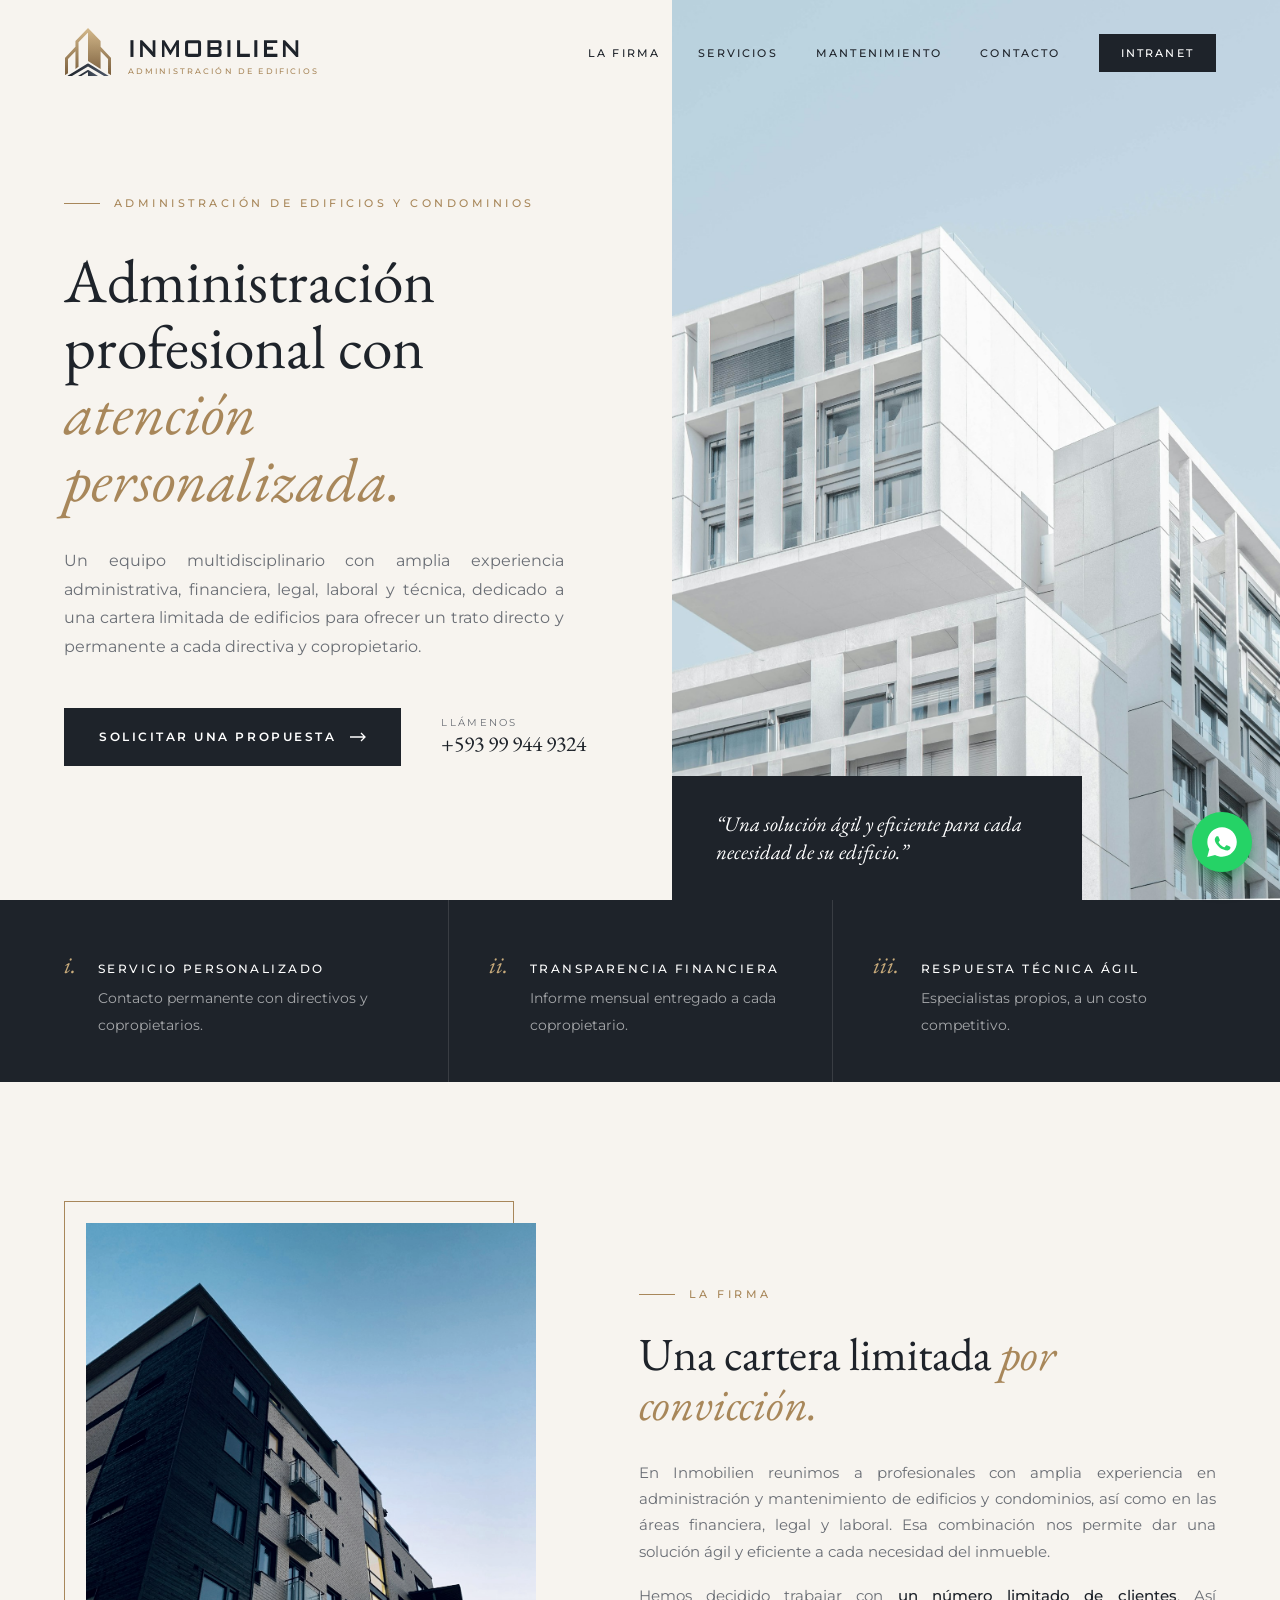
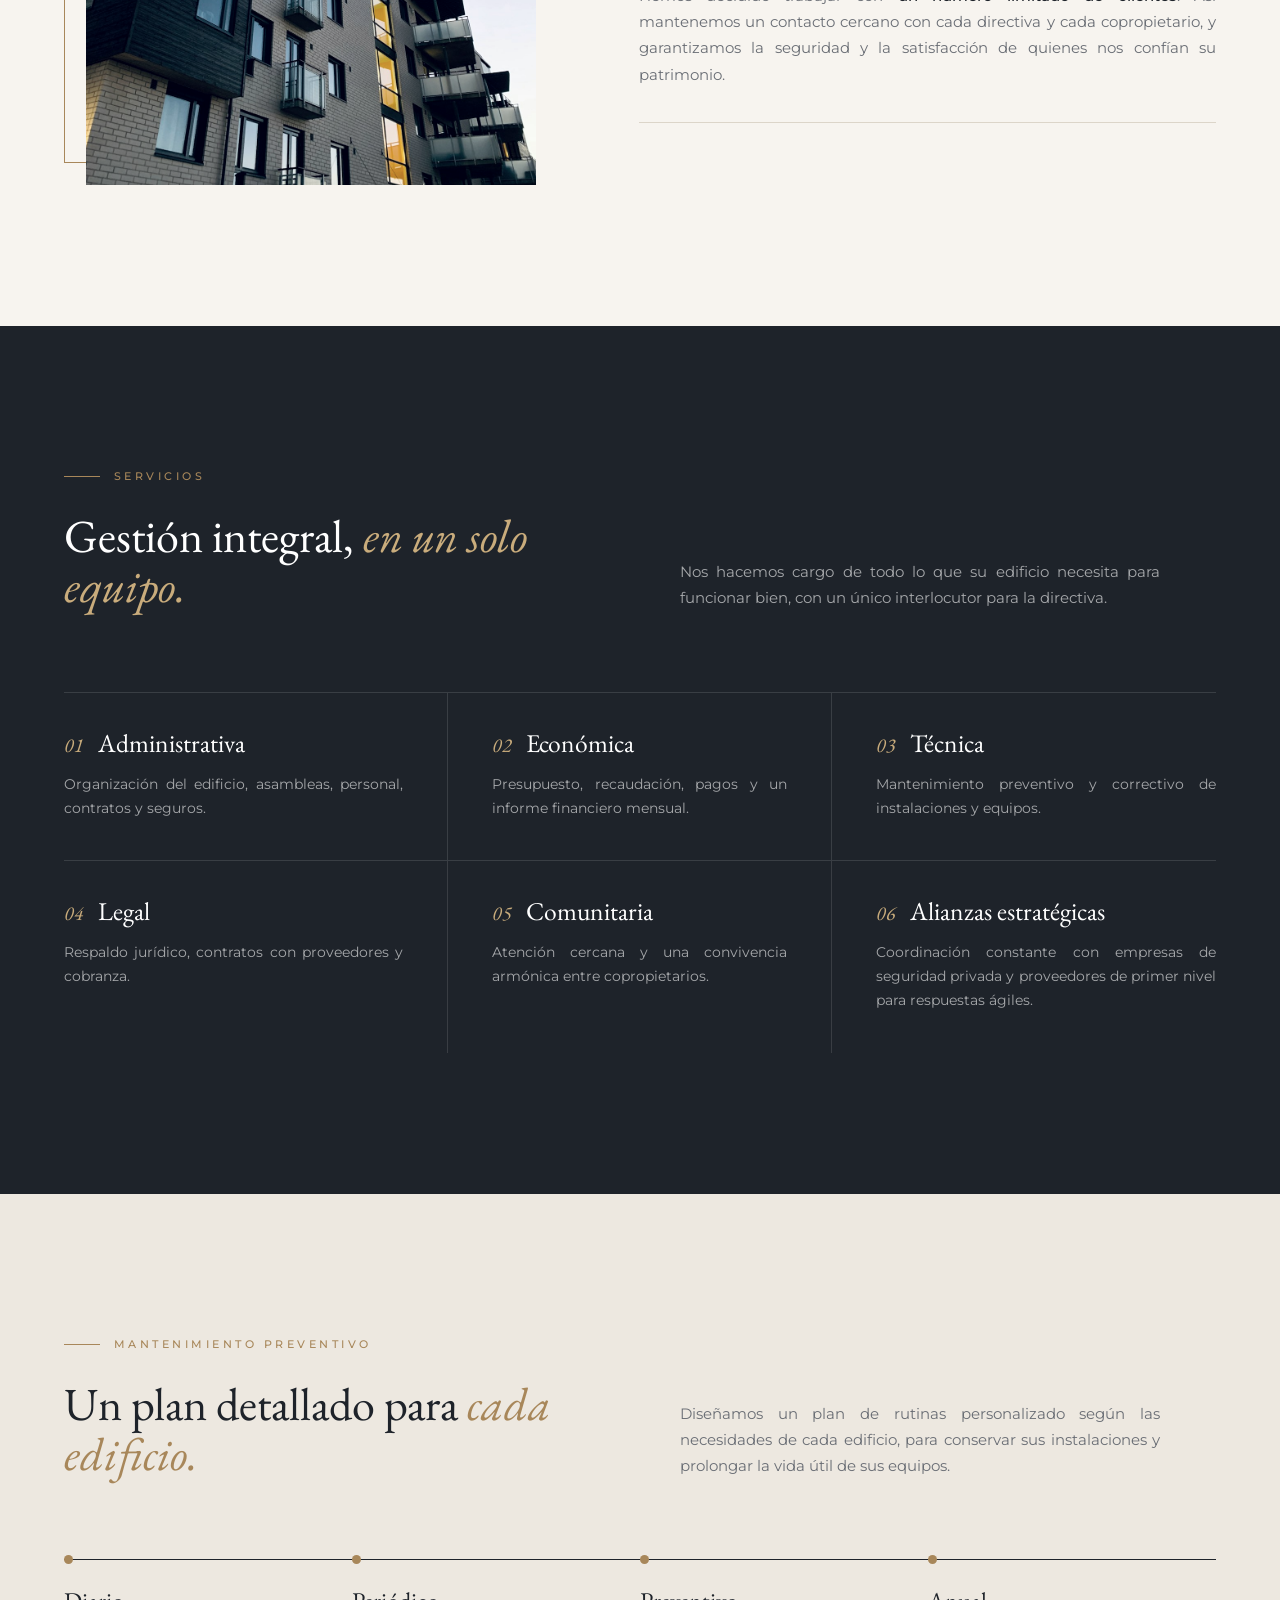
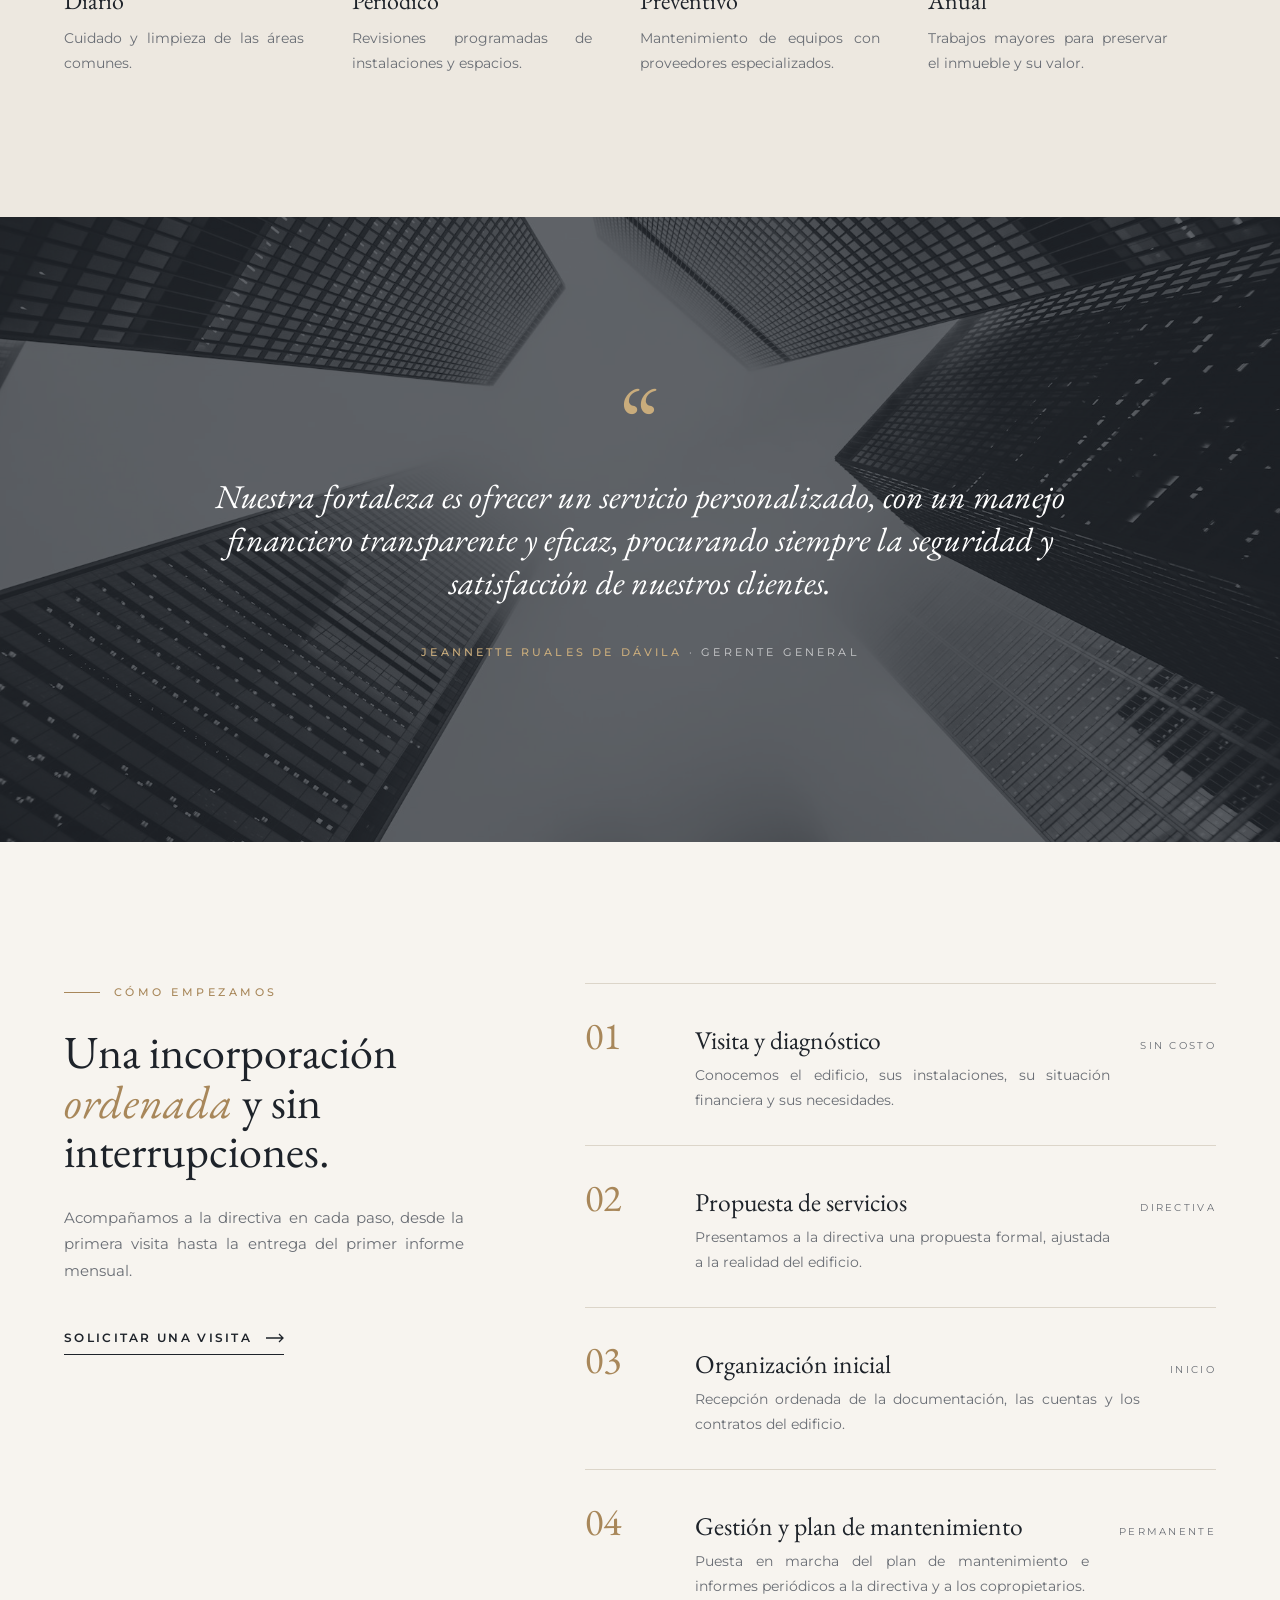
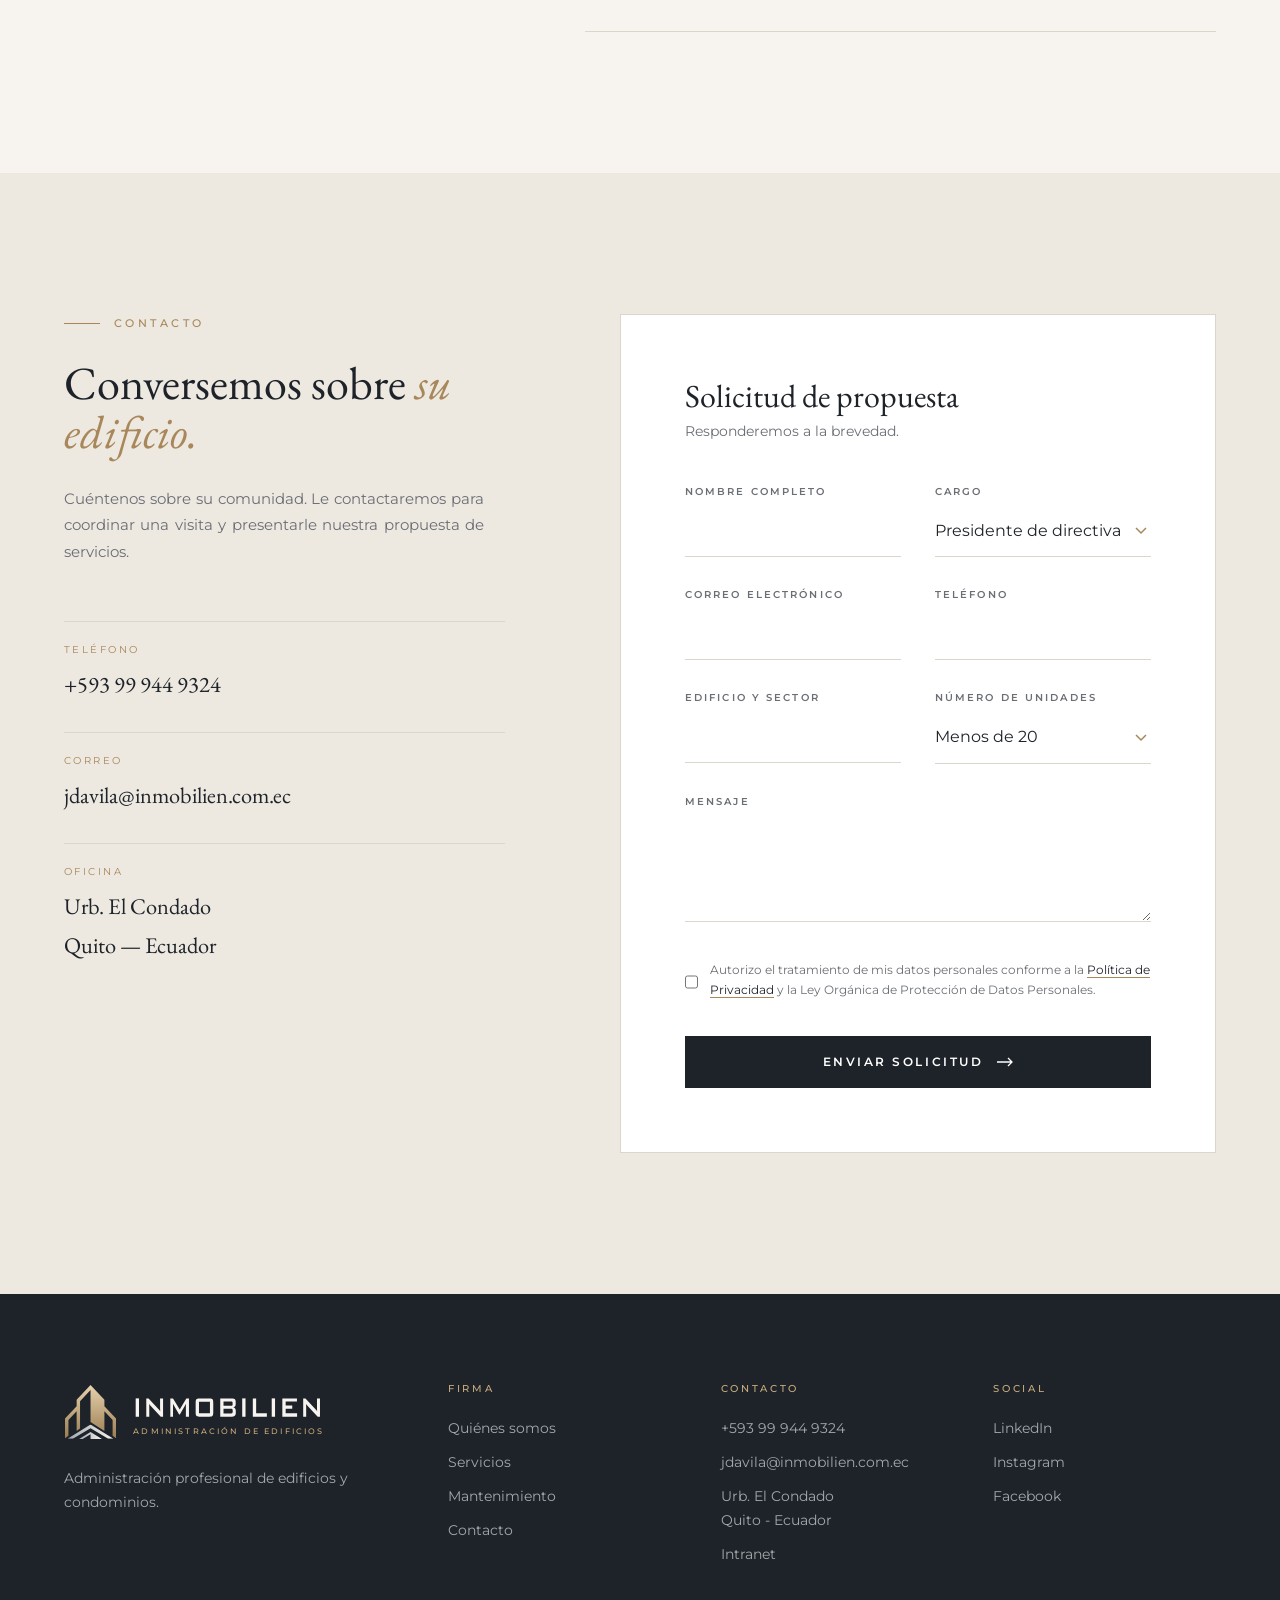
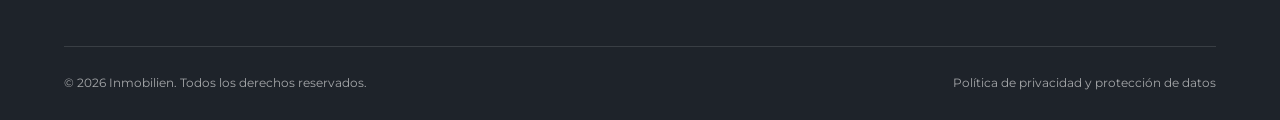
==== commit 60582431: "Add files via upload" ====
--- a/index.html
+++ b/index.html
@@ -5,8 +5,73 @@
 <meta name="viewport" content="width=device-width, initial-scale=1.0">
 <title>Inmobilien | Administración de Edificios y Condominios en Quito</title>
 <meta name="description" content="Administración profesional de edificios y condominios en Quito. Gestión administrativa, económica, técnica y legal con atención personalizada y manejo financiero transparente.">
+<meta name="robots" content="index, follow, max-image-preview:large">
+<link rel="canonical" href="https://inmobilien.com.ec/">
+<meta name="theme-color" content="#1e232a">
+
+<!-- Open Graph (Facebook, Instagram, WhatsApp, LinkedIn) -->
+<meta property="og:type" content="website">
+<meta property="og:site_name" content="Inmobilien">
+<meta property="og:locale" content="es_EC">
+<meta property="og:url" content="https://inmobilien.com.ec/">
+<meta property="og:title" content="Inmobilien | Administración de Edificios y Condominios en Quito">
+<meta property="og:description" content="Administración profesional con atención personalizada: gestión administrativa, económica, técnica y legal de su edificio.">
+<meta property="og:image" content="https://inmobilien.com.ec/img/og-image.jpg?v=3">
+<meta property="og:image:width" content="1200">
+<meta property="og:image:height" content="630">
+<meta property="og:image:alt" content="Inmobilien - Administración de Edificios">
+
+<!-- X / Twitter -->
+<meta name="twitter:card" content="summary_large_image">
+<meta name="twitter:title" content="Inmobilien | Administración de Edificios y Condominios en Quito">
+<meta name="twitter:description" content="Administración profesional con atención personalizada.">
+<meta name="twitter:image" content="https://inmobilien.com.ec/img/og-image.jpg?v=3">
+
+<!-- Iconos -->
 <link rel="icon" href="img/logo-icono.svg" type="image/svg+xml">
-<link rel="canonical" href="https://inmobilien.com.ec/">
+<link rel="icon" href="img/favicon.ico" sizes="any">
+<link rel="apple-touch-icon" href="img/apple-touch-icon.png">
+
+<!-- Datos estructurados para Google (negocio local) -->
+<script type="application/ld+json">
+{
+  "@context": "https://schema.org",
+  "@graph": [
+    {
+      "@type": "ProfessionalService",
+      "@id": "https://inmobilien.com.ec/#empresa",
+      "name": "Inmobilien - Administración de Edificios",
+      "description": "Administración profesional de edificios y condominios en Quito, Ecuador.",
+      "url": "https://inmobilien.com.ec/",
+      "logo": "https://inmobilien.com.ec/img/logo-completo.svg",
+      "image": "https://inmobilien.com.ec/img/og-image.jpg",
+      "email": "jdavila@inmobilien.com.ec",
+      "telephone": "+593999449324",
+      "address": {
+        "@type": "PostalAddress",
+        "streetAddress": "Urb. El Condado",
+        "addressLocality": "Quito",
+        "addressRegion": "Pichincha",
+        "addressCountry": "EC"
+      },
+      "areaServed": { "@type": "City", "name": "Quito" },
+      "sameAs": [
+        "https://www.linkedin.com/company/inmobilien",
+        "https://www.instagram.com/inmobilien.ec",
+        "https://www.facebook.com/inmobilien.ec"
+      ]
+    },
+    {
+      "@type": "WebSite",
+      "@id": "https://inmobilien.com.ec/#sitio",
+      "url": "https://inmobilien.com.ec/",
+      "name": "Inmobilien",
+      "inLanguage": "es-EC",
+      "publisher": { "@id": "https://inmobilien.com.ec/#empresa" }
+    }
+  ]
+}
+</script>
 <link rel="preconnect" href="https://fonts.googleapis.com">
 <link rel="preconnect" href="https://fonts.gstatic.com" crossorigin>
 <link href="https://fonts.googleapis.com/css2?family=EB+Garamond:ital,wght@0,400;0,500;1,400;1,500&family=Montserrat:wght@300;400;500;600&display=swap" rel="stylesheet">
@@ -26,9 +91,29 @@
         <li><a href="https://sites.google.com/view/intranet-inmobilien/home" class="intranet" target="_blank" rel="noopener">Intranet</a></li>
       </ul>
     </nav>
-    <button class="burger" aria-label="Abrir menú"><svg width="28" height="28" viewBox="0 0 24 24" fill="none" stroke="currentColor" stroke-width="1.4"><path d="M3 8h18M3 16h18"/></svg></button>
+    <button class="burger" aria-label="Abrir menú" aria-controls="drawer" aria-expanded="false"><svg width="28" height="28" viewBox="0 0 24 24" fill="none" stroke="currentColor" stroke-width="1.4"><path d="M3 8h18M3 16h18"/></svg></button>
   </div>
 </header>
+
+<div class="drawer-overlay" id="drawer-overlay"></div>
+<aside class="drawer" id="drawer" aria-hidden="true" aria-label="Menú">
+  <div class="drawer-head">
+    <img src="img/logo-icono-claro.svg" alt="Inmobilien" class="drawer-logo">
+    <button class="drawer-close" id="drawer-close" aria-label="Cerrar menú"><svg width="20" height="20" viewBox="0 0 24 24" fill="none" stroke="currentColor" stroke-width="1.6"><path d="M5 5l14 14M19 5L5 19"/></svg></button>
+  </div>
+  <nav class="drawer-nav" aria-label="Menú móvil">
+    <a href="#firma">La firma</a>
+    <a href="#servicios">Servicios</a>
+    <a href="#mantenimiento">Mantenimiento</a>
+    <a href="#contacto">Contacto</a>
+    <a href="https://sites.google.com/view/intranet-inmobilien/home" target="_blank" rel="noopener">Intranet</a>
+  </nav>
+  <a href="#contacto" class="btn drawer-cta">Solicitar una propuesta</a>
+  <div class="drawer-foot">
+    <a href="tel:+593999449324">+593 99 944 9324</a>
+    <a href="mailto:jdavila@inmobilien.com.ec">jdavila@inmobilien.com.ec</a>
+  </div>
+</aside>
 
 <main>
   <!-- HERO -->
@@ -47,7 +132,6 @@
       <img src="img/foto-portada.jpg" alt="Fachada de edificio residencial contemporáneo">
       <div class="hero-caption">
         <p>“Una solución ágil y eficiente para cada necesidad de su edificio.”</p>
-        <span>Jeannette Ruales de Dávila · Gerente General</span>
       </div>
     </div>
   </section>
@@ -73,7 +157,7 @@
           <h2>Una cartera limitada <em>por convicción.</em></h2>
           <p>En Inmobilien reunimos a profesionales con amplia experiencia en administración y mantenimiento de edificios y condominios, así como en las áreas financiera, legal y laboral. Esa combinación nos permite dar una solución ágil y eficiente a cada necesidad del inmueble.</p>
           <p>Hemos decidido trabajar con <strong>un número limitado de clientes</strong>. Así mantenemos un contacto cercano con cada directiva y cada copropietario, y garantizamos la seguridad y la satisfacción de quienes nos confían su patrimonio.</p>
-          <div class="sign"><b>Jeannette Ruales de Dávila</b><span>Gerente General · Inmobilien</span></div>
+          <div class="firma-rule" aria-hidden="true"></div>
         </div>
       </div>
     </div>
@@ -164,8 +248,9 @@
         </div>
       </div>
 
-      <form action="https://formspree.io/f/mkokgvrv" method="POST">
+      <form action="https://formspree.io/f/mkokgvrv" method="POST" id="contact-form">
         <input type="hidden" name="_subject" value="Solicitud de propuesta desde la web de Inmobilien">
+        <input type="text" name="_gotcha" class="honeypot" tabindex="-1" autocomplete="off" aria-hidden="true">
         <h3>Solicitud de propuesta</h3>
         <p>Responderemos a la brevedad.</p>
         <div class="row">
@@ -183,6 +268,7 @@
         <div class="fg"><label for="m">Mensaje</label><textarea id="m" name="mensaje" rows="3"></textarea></div>
         <label class="consent"><input type="checkbox" required><span>Autorizo el tratamiento de mis datos personales conforme a la <a href="privacidad.html" target="_blank">Política de Privacidad</a> y la Ley Orgánica de Protección de Datos Personales.</span></label>
         <button class="btn" type="submit">Enviar solicitud <svg width="16" height="10" viewBox="0 0 16 10" fill="none" stroke="currentColor" stroke-width="1.3"><path d="M0 5h15M11 1l4 4-4 4"/></svg></button>
+        <div class="form-status" id="form-status" role="status" aria-live="polite"></div>
       </form>
     </div>
   </section>
@@ -192,11 +278,11 @@
   <div class="wrap f-top">
     <div>
       <a href="#" class="brand"><img src="img/logo-icono-claro.svg" alt="" class="brand-icon"><span class="brand-txt"><img src="img/logo-texto-claro.svg" alt="Inmobilien" class="brand-word"><small>ADMINISTRACIÓN DE EDIFICIOS</small></span></a>
-      <p style="max-width:300px">Administración profesional de edificios y condominios en Quito, Ecuador.</p>
+      <p style="max-width:300px">Administración profesional de edificios y condominios.</p>
     </div>
     <div><h4>Firma</h4><a href="#firma">Quiénes somos</a><a href="#servicios">Servicios</a><a href="#mantenimiento">Mantenimiento</a><a href="#contacto">Contacto</a></div>
-    <div><h4>Contacto</h4><a href="tel:+593999449324">+593 99 944 9324</a><a href="mailto:jdavila@inmobilien.com.ec">jdavila@inmobilien.com.ec</a><a href="#contacto">Urb. El Condado, Quito — Ecuador</a><a href="https://sites.google.com/view/intranet-inmobilien/home">Intranet</a></div>
-    <div><h4>Social</h4><a href="https://www.linkedin.com/company/inmobilien">LinkedIn</a><a href="https://www.instagram.com/inmobilien.ec">Instagram</a><a href="https://www.facebook.com/inmobilien.ec">Facebook</a></div>
+    <div><h4>Contacto</h4><a href="tel:+593999449324">+593 99 944 9324</a><a href="mailto:jdavila@inmobilien.com.ec">jdavila@inmobilien.com.ec</a><a href="#contacto">Urb. El Condado<br>Quito - Ecuador</a><a href="https://sites.google.com/view/intranet-inmobilien/home" target="_blank" rel="noopener noreferrer">Intranet</a></div>
+    <div><h4>Social</h4><a href="https://www.linkedin.com/company/inmobilien" target="_blank" rel="noopener noreferrer">LinkedIn</a><a href="https://www.instagram.com/inmobilien.ec" target="_blank" rel="noopener noreferrer">Instagram</a><a href="https://www.facebook.com/inmobilien.ec" target="_blank" rel="noopener noreferrer">Facebook</a></div>
   </div>
   <div class="wrap f-bottom">
     <span>© <span id="y">2026</span> Inmobilien. Todos los derechos reservados.</span>
--- a/css/estilos.css
+++ b/css/estilos.css
@@ -256,13 +256,6 @@
   .brand small{letter-spacing:.2em}
 }
 
-/* Menú móvil */
-@media (max-width:1020px){
-  .burger{position:relative;z-index:41}
-  .menu.open{display:flex;position:fixed;inset:0;z-index:40;background:var(--ivory);flex-direction:column;justify-content:center;align-items:center;gap:34px}
-  .menu.open a{font-size:.85rem}
-  body.menu-open{overflow:hidden}
-}
 
 /* Páginas legales */
 .legal-hero{padding:190px 0 70px;border-bottom:1px solid var(--line)}
@@ -294,6 +287,69 @@
   .toc{position:static}
   .data-card div{grid-template-columns:1fr;gap:4px}
 }
+
+/* Menú fijo al hacer scroll (escritorio) */
+@media (min-width:1021px){
+  header.fixed{position:fixed;background:rgba(30,35,42,.97);backdrop-filter:blur(10px);-webkit-backdrop-filter:blur(10px);border-bottom:1px solid rgba(201,172,124,.25);box-shadow:0 12px 30px -18px rgba(0,0,0,.6);animation:navIn .35s ease}
+  header.fixed .nav{height:74px}
+  header.fixed .brand-icon{height:38px}
+  header.fixed .brand-word{height:17px}
+  header.fixed .brand small{font-size:.44rem;color:var(--gold-light)}
+  header.fixed .menu a{color:rgba(255,255,255,.85)}
+  header.fixed .menu a:hover{color:#fff}
+  header.fixed .menu .intranet{background:var(--gold);color:var(--ink)}
+  header.fixed .menu .intranet:hover{background:var(--gold-light);color:var(--ink)}
+  @keyframes navIn{from{transform:translateY(-100%)}to{transform:none}}
+}
+@media (prefers-reduced-motion:reduce){header.fixed{animation:none}}
+
+@media (min-width:1021px){html{scroll-padding-top:74px}}
+@media (min-width:1021px){.toc{top:110px}}
+
+/* Menú móvil: panel lateral */
+.drawer,.drawer-overlay{display:none}
 @media (max-width:1020px){
-  body.menu-open .brand{position:relative;z-index:41}
-}
+  .drawer-overlay{display:block;position:fixed;inset:0;z-index:60;background:rgba(15,18,22,.55);backdrop-filter:blur(2px);-webkit-backdrop-filter:blur(2px);opacity:0;visibility:hidden;transition:opacity .35s ease,visibility .35s}
+  .drawer-overlay.open{opacity:1;visibility:visible}
+  .drawer{display:flex;flex-direction:column;position:fixed;top:0;right:0;bottom:0;z-index:61;width:min(86vw,380px);background:var(--ink);color:#fff;padding:26px 30px 34px;transform:translateX(100%);transition:transform .45s cubic-bezier(.22,.8,.24,1);box-shadow:-30px 0 60px -20px rgba(0,0,0,.5);overflow-y:auto;visibility:hidden}
+  .drawer.open{transform:none;visibility:visible}
+  .drawer-head{display:flex;justify-content:space-between;align-items:center;margin-bottom:28px}
+  .drawer-logo{height:46px;width:auto}
+  .drawer-close{width:46px;height:46px;display:grid;place-items:center;background:rgba(255,255,255,.06);border:1px solid rgba(201,172,124,.35);color:var(--gold-light);cursor:pointer;transition:.25s}
+  .drawer-close:hover{background:rgba(201,172,124,.15)}
+  .drawer-nav{display:flex;flex-direction:column}
+  .drawer-nav a{font-family:var(--serif);font-size:1.6rem;line-height:1.2;color:#fff;padding:15px 0;border-bottom:1px solid var(--ink-line);transition:color .25s,padding .25s}
+  .drawer-nav a:hover,.drawer-nav a.active{color:var(--gold-light)}
+  .drawer-nav a.active{padding-left:6px}
+  .drawer-cta{margin-top:30px;justify-content:center;text-align:center;white-space:nowrap;padding:17px 18px;letter-spacing:.16em;background:var(--gold);border-color:var(--gold);color:var(--ink)}
+  .drawer-cta:hover{background:var(--gold-light);border-color:var(--gold-light)}
+  .drawer-foot{margin-top:auto;padding-top:26px;display:flex;flex-direction:column;gap:6px;font-size:.84rem;color:rgba(255,255,255,.6)}
+  .drawer-foot a:hover{color:#fff}
+  body.menu-open{overflow:hidden}
+  .drawer.open ~ .wa, body.menu-open .wa{opacity:0;pointer-events:none}
+}
+@media (prefers-reduced-motion:reduce){.drawer,.drawer-overlay{transition:none}}
+
+/* Formulario: estado de envío */
+.honeypot{position:absolute;left:-9999px;width:1px;height:1px;opacity:0}
+form .btn:disabled{opacity:.7;cursor:wait}
+.form-status{display:none}
+.form-status.ok,.form-status.error{display:flex;gap:4px;flex-direction:column;margin-top:22px;padding:18px 20px 18px 22px;font-size:.88rem;line-height:1.55;border-left:2px solid;animation:fadeIn .4s ease}
+.form-status.ok{background:#f3efe6;border-color:var(--gold);color:var(--ink)}
+.form-status.error{background:#fbefee;border-color:#b5483f;color:#5c2420}
+.form-status b{font-family:var(--serif);font-size:1.2rem;font-weight:500}
+.form-status span{color:inherit;opacity:.8}
+@keyframes fadeIn{from{opacity:0;transform:translateY(6px)}to{opacity:1;transform:none}}
+
+/* Línea bajo el texto de La firma */
+.firma-rule{margin-top:34px;border-top:1px solid var(--line);max-width:580px}
+
+/* Textos justificados (excepto citas y títulos) */
+.hero-text > p,.firma p,.sec-head p,.areas .area p,.freq p,.method-intro p,.phase p,.contact-intro > p,.legal-hero p,.legal-body p,.legal-body li{text-align:justify;-webkit-hyphens:auto;hyphens:auto}
+.legal-hero p.updated{text-align:left}
+
+/* Servicios: número y título en la misma línea */
+.areas .area{display:grid;grid-template-columns:auto 1fr;column-gap:14px;row-gap:12px;align-items:baseline;align-content:start;padding-top:36px;padding-bottom:40px}
+.areas .area .n{margin:0;font-size:1.25rem}
+.areas .area h3{margin:0;font-size:1.6rem}
+.areas .area p{grid-column:1/-1;margin:0}
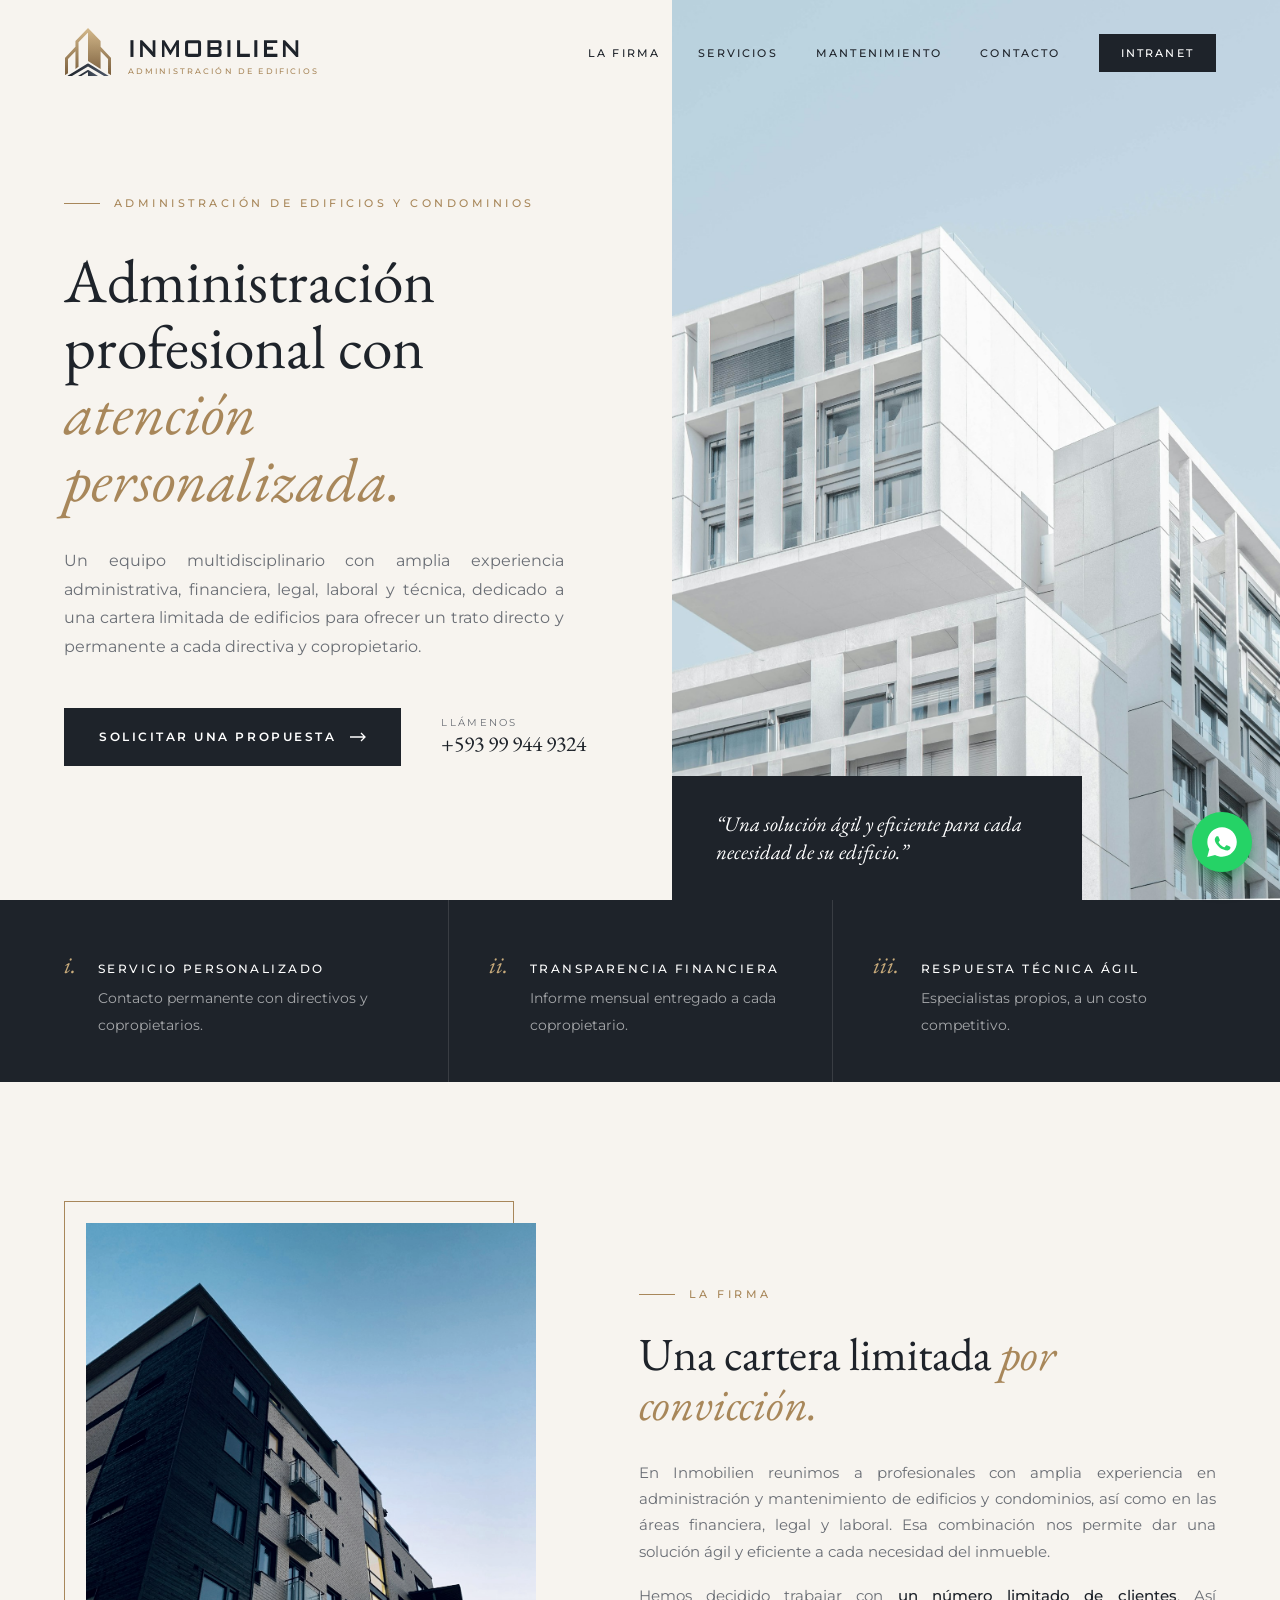
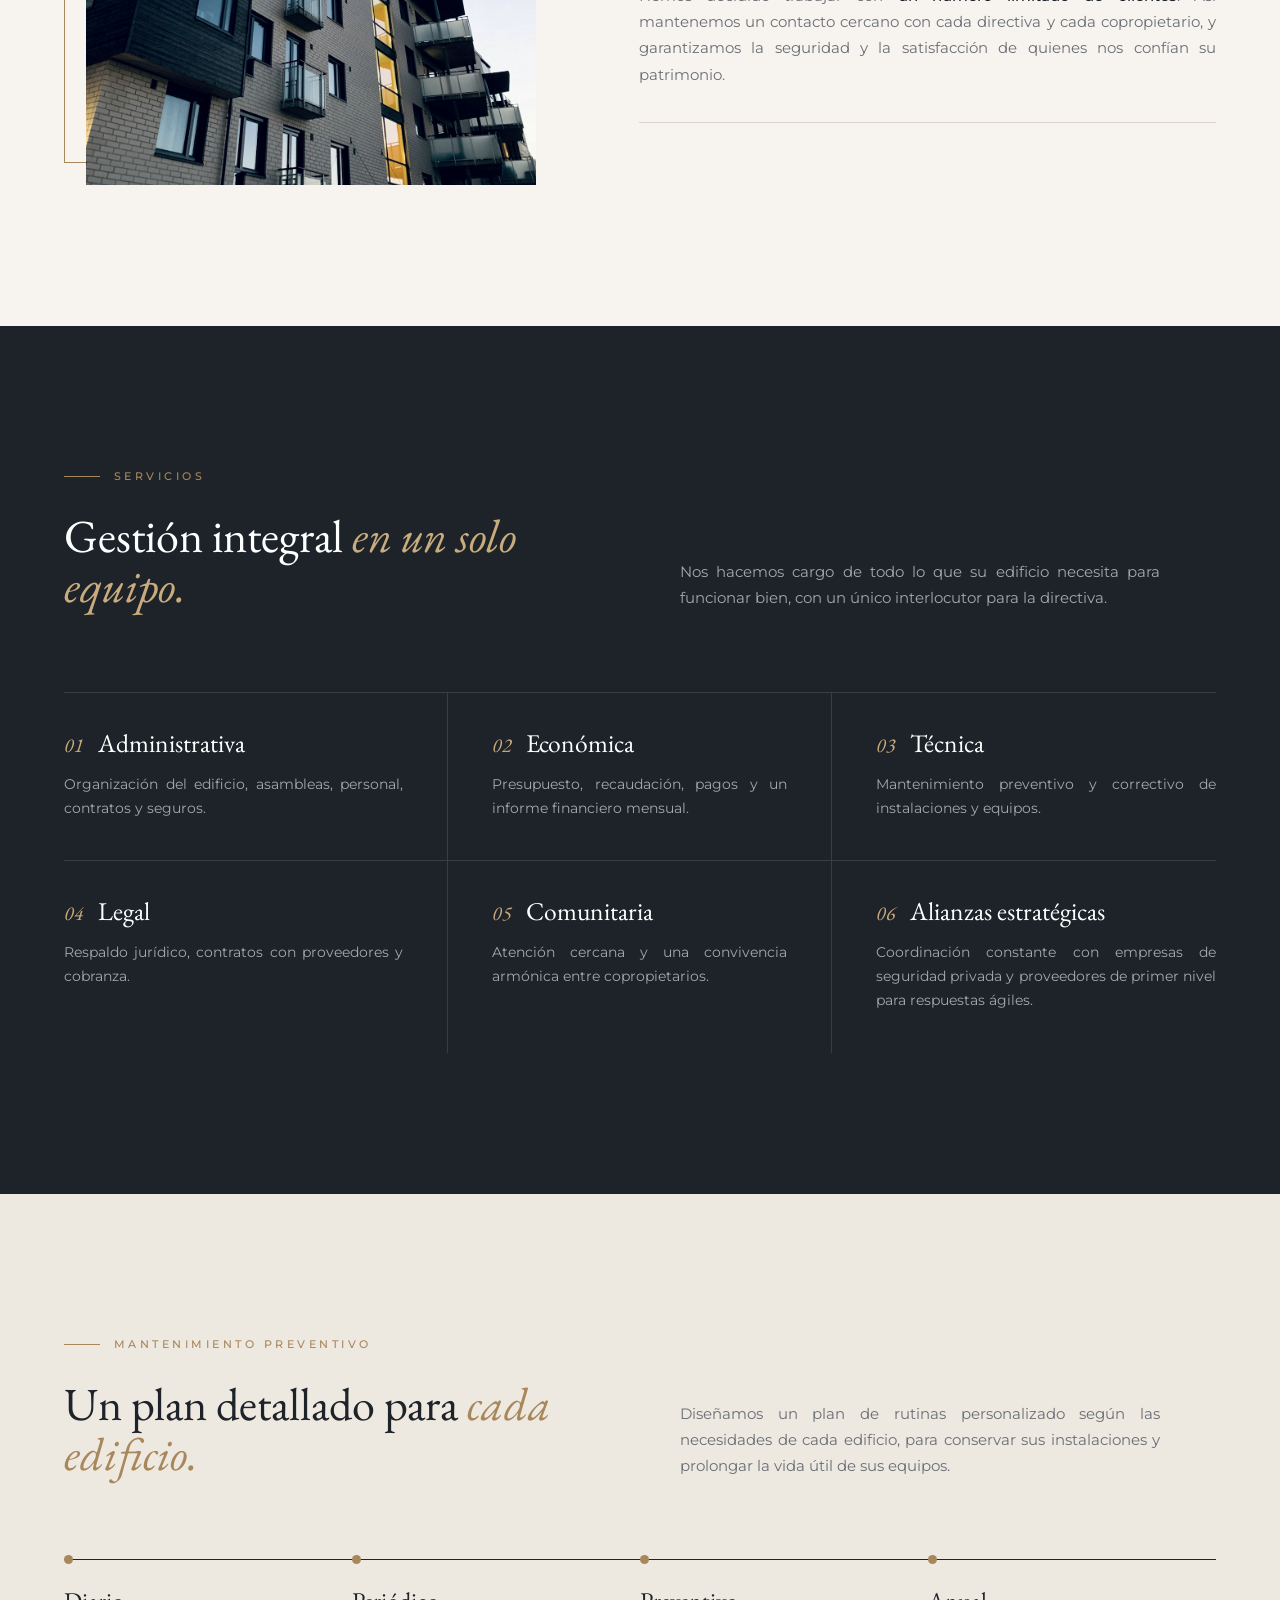
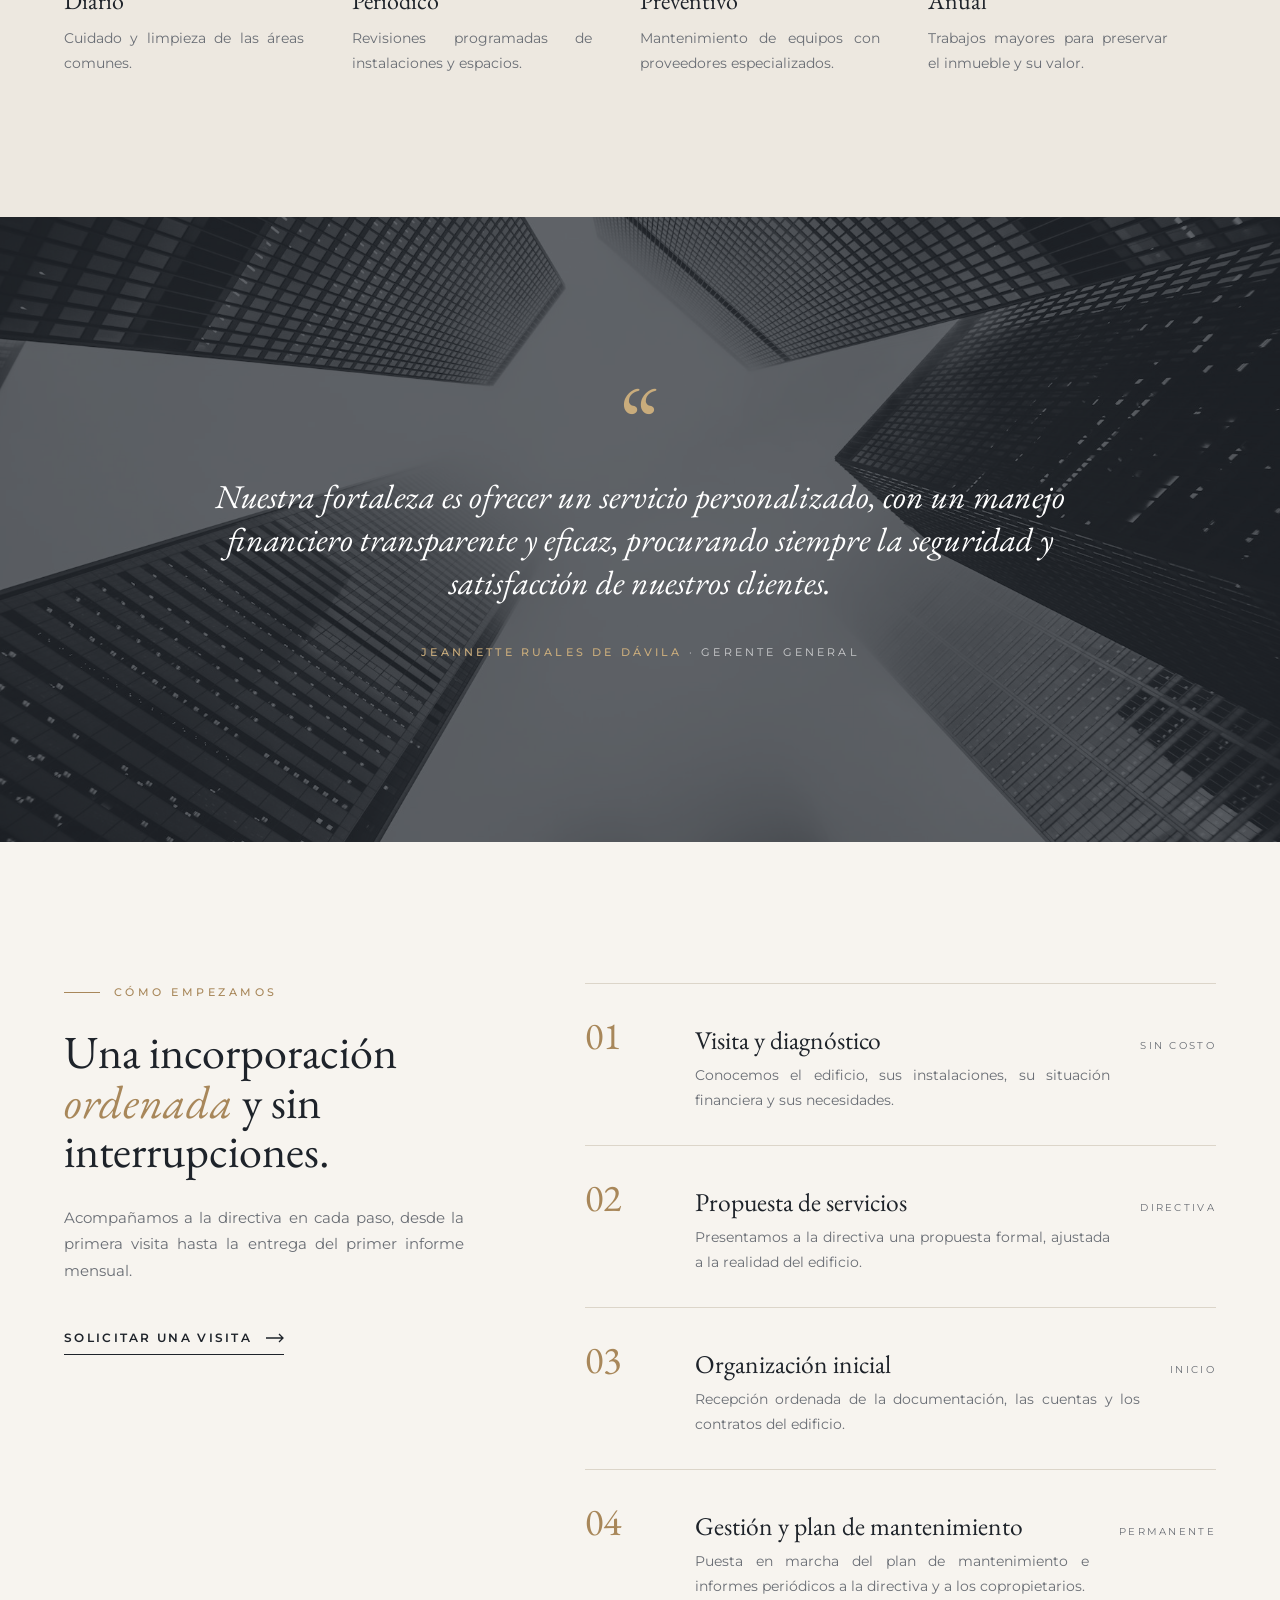
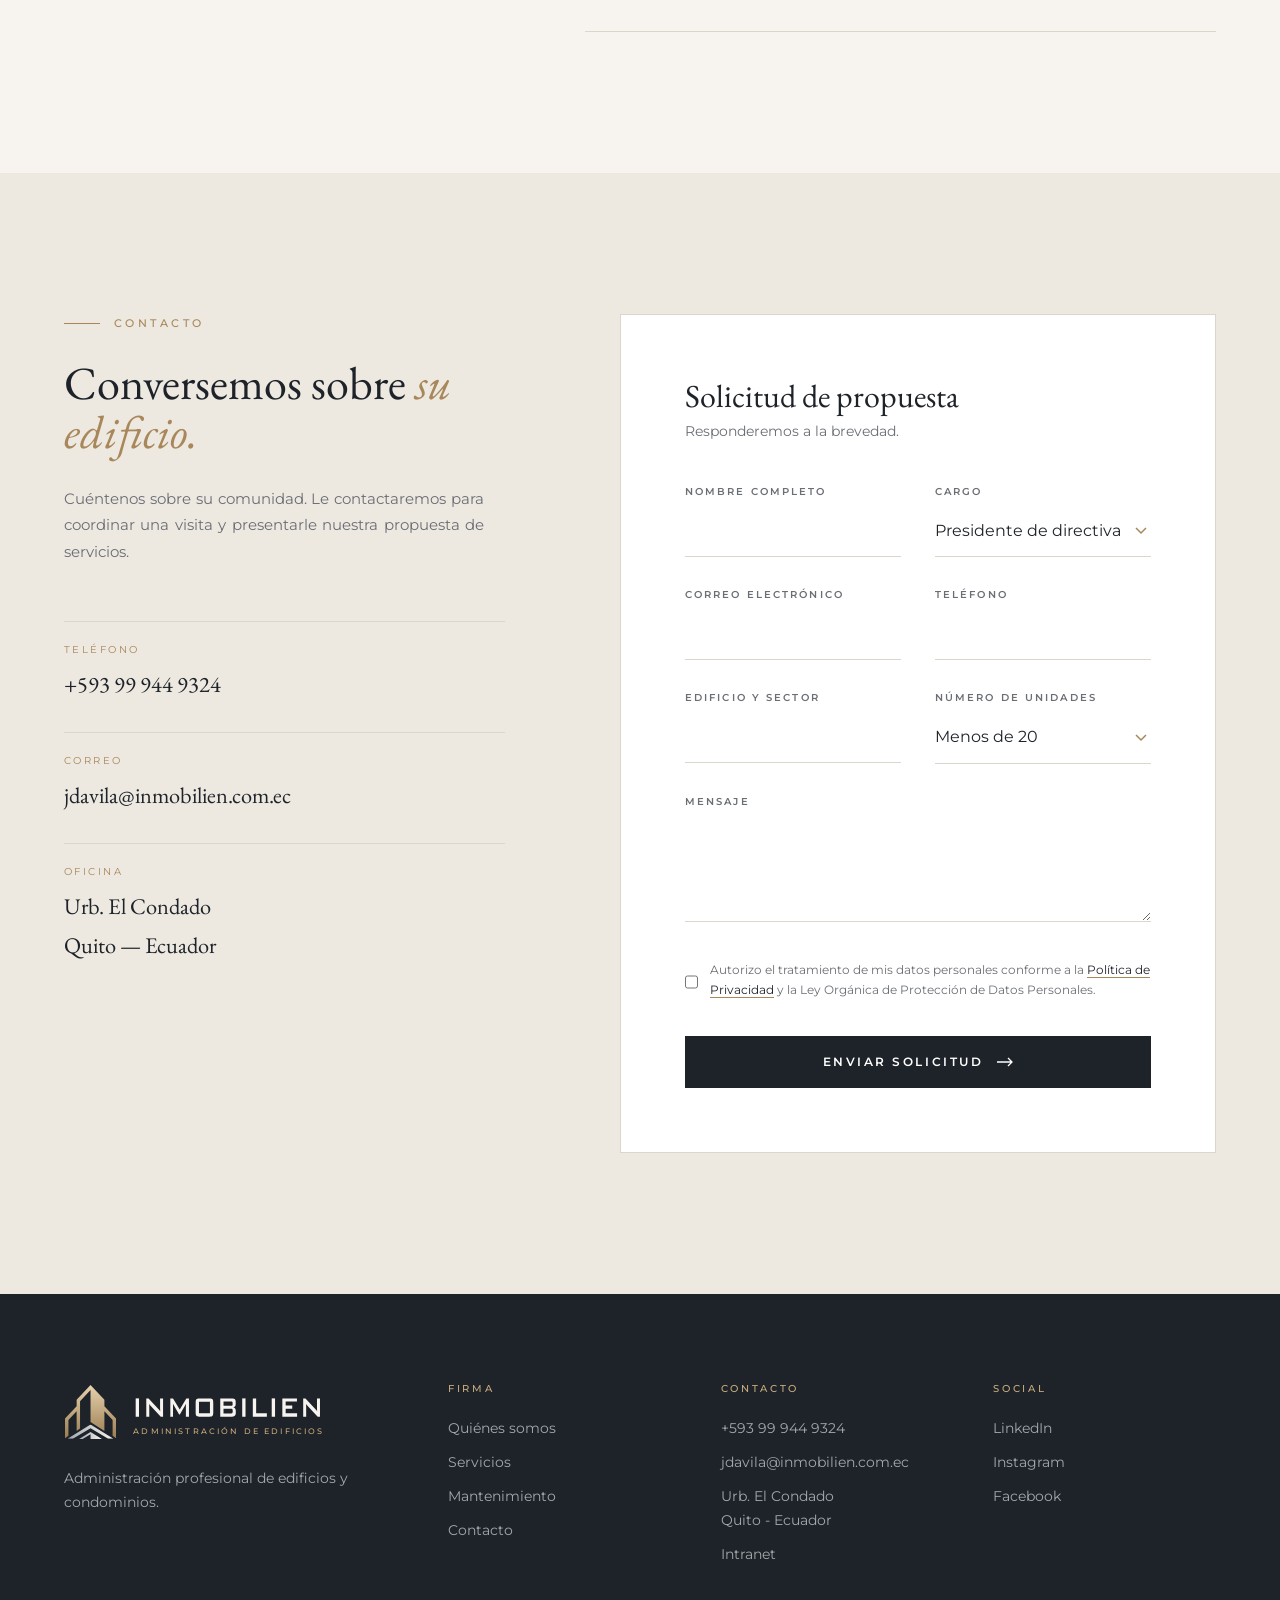
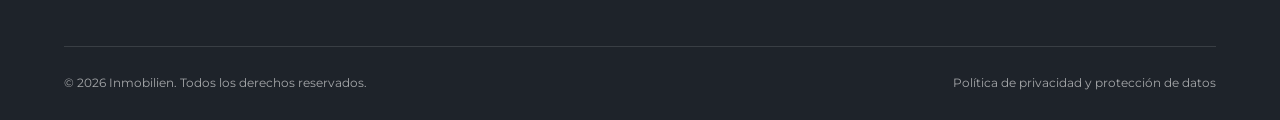
==== commit c9597943: "Add files via upload" ====
--- a/index.html
+++ b/index.html
@@ -169,7 +169,7 @@
       <div class="sec-head">
         <div>
           <span class="label">Servicios</span>
-          <h2>Gestión integral, <em>en un solo equipo.</em></h2>
+          <h2>Gestión integral <em>en un solo equipo.</em></h2>
         </div>
         <p>Nos hacemos cargo de todo lo que su edificio necesita para funcionar bien, con un único interlocutor para la directiva.</p>
       </div>
--- a/css/estilos.css
+++ b/css/estilos.css
@@ -345,7 +345,7 @@
 .firma-rule{margin-top:34px;border-top:1px solid var(--line);max-width:580px}
 
 /* Textos justificados (excepto citas y títulos) */
-.hero-text > p,.firma p,.sec-head p,.areas .area p,.freq p,.method-intro p,.phase p,.contact-intro > p,.legal-hero p,.legal-body p,.legal-body li{text-align:justify;-webkit-hyphens:auto;hyphens:auto}
+.hero-text > p,.firma p,.sec-head p,.areas .area p,.freq p,.method-intro p,.phase p,.contact-intro > p,.legal-hero p,.legal-body p,.legal-body li{text-align:justify;-webkit-hyphens:manual;hyphens:manual}
 .legal-hero p.updated{text-align:left}
 
 /* Servicios: número y título en la misma línea */
@@ -353,3 +353,6 @@
 .areas .area .n{margin:0;font-size:1.25rem}
 .areas .area h3{margin:0;font-size:1.6rem}
 .areas .area p{grid-column:1/-1;margin:0}
+
+/* Sin división de palabras con guion en todo el sitio */
+body{-webkit-hyphens:manual;hyphens:manual;overflow-wrap:normal;word-break:normal}
